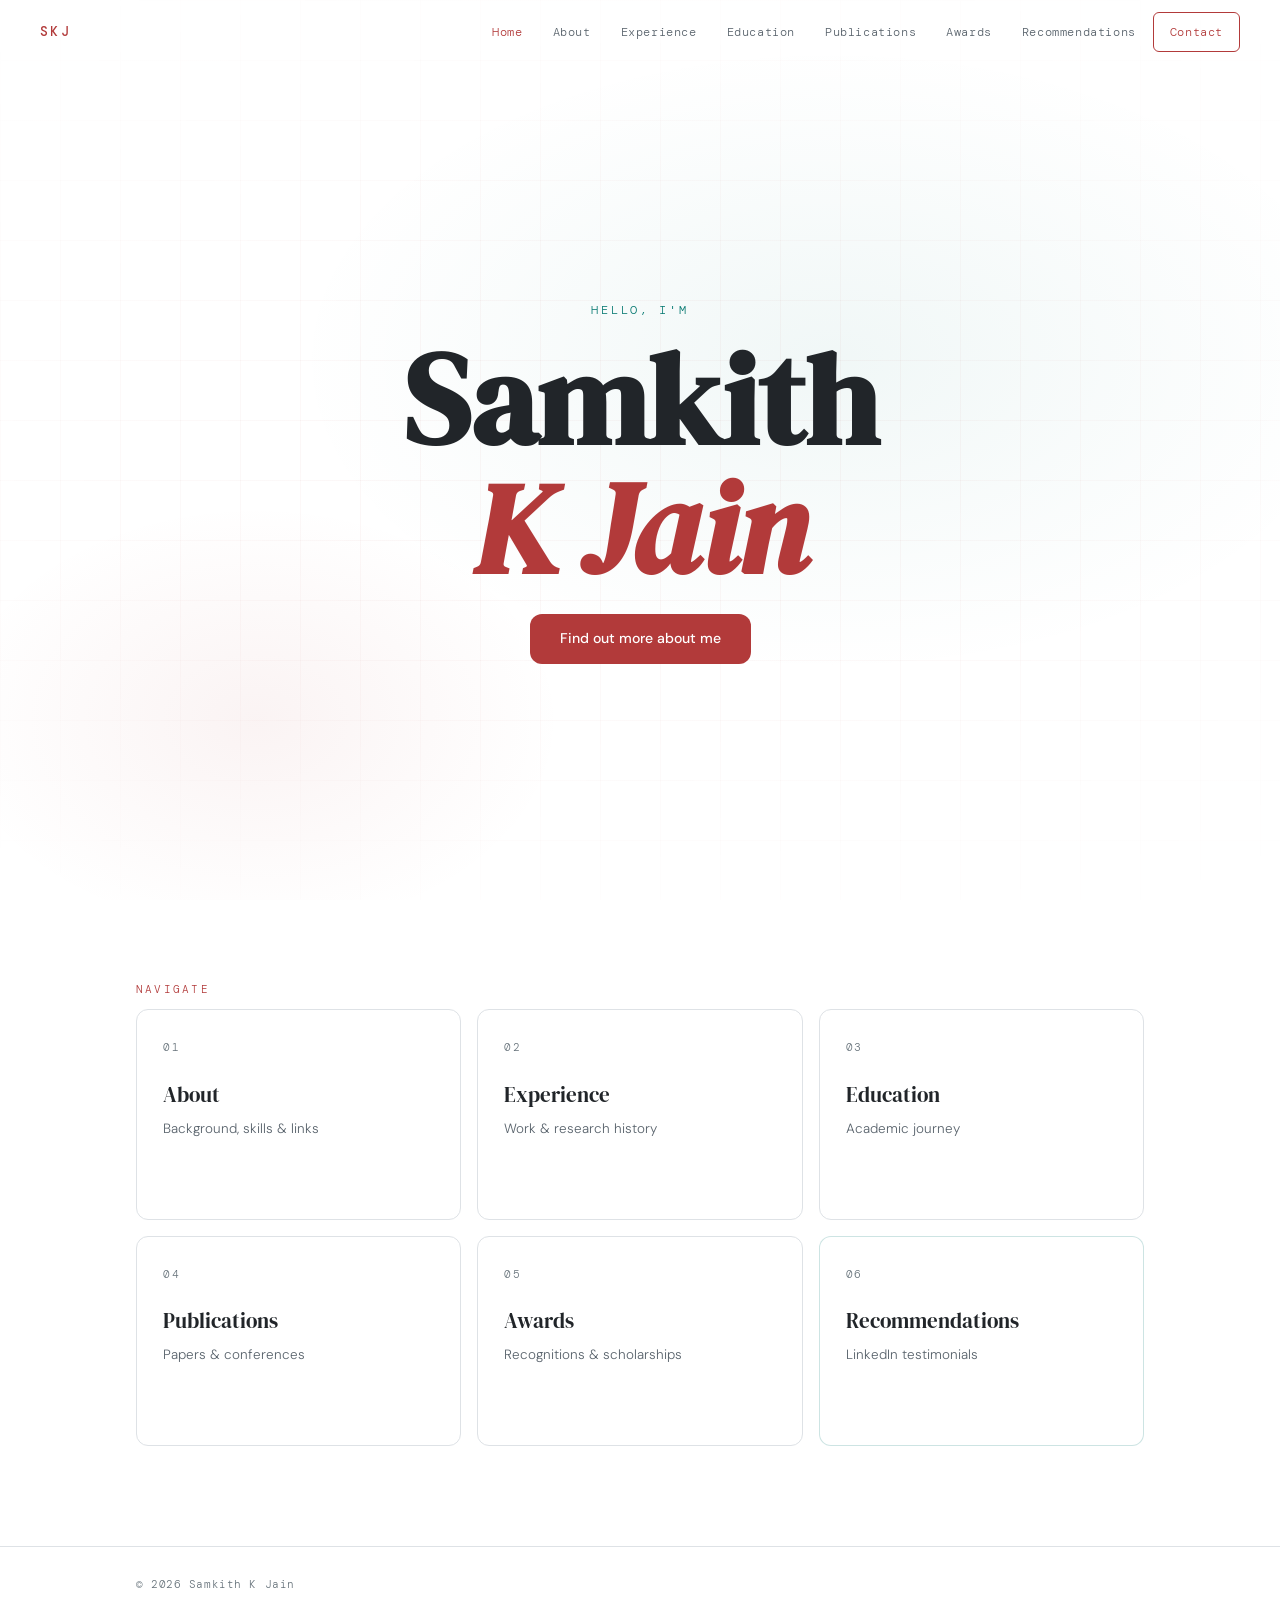
==== index.html @ ee945eb4 "modify colors for better contrast" ====
<!DOCTYPE html>
<html lang="en">
<head>
  <meta charset="UTF-8" />
  <meta name="viewport" content="width=device-width, initial-scale=1.0" />
  <title>Samkith K Jain</title>
  <meta name="description" content="Samkith K Jain is a software engineer and computer science researcher working across algorithms, distributed systems, and AI." />
  <meta name="author" content="Samkith K Jain" />
  <meta property="og:title" content="Samkith K Jain" />
  <meta property="og:description" content="Software engineer and computer science researcher working across algorithms, distributed systems, and AI." />
  <meta property="og:site_name" content="Samkith K Jain" />
  <meta property="og:type" content="website" />
  <meta name="twitter:card" content="summary" />
  <meta name="twitter:title" content="Samkith K Jain" />
  <meta name="twitter:description" content="Software engineer and computer science researcher working across algorithms, distributed systems, and AI." />
  <link rel="stylesheet" href="css/style.css" />
  <link rel="stylesheet" href="css/home.css" />
  <link rel="icon" type="image/svg+xml" href="assets/favicon.svg" />
  <link rel="manifest" href="manifest.json" />
  <meta name="theme-color" content="#b23a3a" />
  <meta name="mobile-web-app-capable" content="yes" />
  <meta name="apple-mobile-web-app-capable" content="yes" />
  <meta name="apple-mobile-web-app-title" content="Samkith K Jain" />
</head>
<body>
  <a class="skip-link" href="#main-content">Skip to content</a>

  <!-- NAV -->
  <nav id="navbar" aria-label="Primary navigation">
    <a href="index.html" class="nav-logo">SKJ</a>
    <ul class="nav-links" id="nav-links">
      <li><a href="index.html" class="active" aria-current="page">Home</a></li>
      <li><a href="pages/about.html">About</a></li>
      <li><a href="pages/experience.html">Experience</a></li>
      <li><a href="pages/education.html">Education</a></li>
      <li><a href="pages/publications.html">Publications</a></li>
      <li><a href="pages/awards.html">Awards</a></li>
      <li><a href="pages/recommendations.html">Recommendations</a></li>
      <li><a href="pages/contact.html" class="nav-cta">Contact</a></li>
    </ul>
    <button class="hamburger" id="hamburger" aria-label="Menu" aria-expanded="false" aria-controls="nav-links">
      <span></span><span></span><span></span>
    </button>
  </nav>

  <!-- HERO -->
  <main id="main-content">
  <section id="hero">
    <div class="hero-bg">
      <div class="grid-overlay"></div>
    </div>
    <div class="hero-content">
      <p class="hero-eyebrow">Hello, I'm</p>
      <h1 class="hero-name">Samkith<br /><em>K Jain</em></h1>
      <!-- tagline and badges removed for a cleaner look -->
      <div class="hero-actions">
        <a href="pages/about.html" class="btn-primary">Find out more about me</a>
      </div>
    </div>
    <div class="scroll-wrapper">
      <div class="hero-scroll-hint">scroll</div>
    </div>
  </section>

  <!-- QUICK NAV CARDS -->
  <section id="quick-nav">
    <div class="container">
      <p class="section-label">Navigate</p>
      <div class="qnav-grid">

        <a href="pages/about.html" class="qnav-card">
          <div class="qnav-num">01</div>
          <h3>About</h3>
          <p>Background, skills & links</p>
          <span class="qnav-arrow">→</span>
        </a>

        <a href="pages/experience.html" class="qnav-card">
          <div class="qnav-num">02</div>
          <h3>Experience</h3>
          <p>Work & research history</p>
          <span class="qnav-arrow">→</span>
        </a>

        <a href="pages/education.html" class="qnav-card">
          <div class="qnav-num">03</div>
          <h3>Education</h3>
          <p>Academic journey</p>
          <span class="qnav-arrow">→</span>
        </a>

        <a href="pages/publications.html" class="qnav-card">
          <div class="qnav-num">04</div>
          <h3>Publications</h3>
          <p>Papers & conferences</p>
          <span class="qnav-arrow">→</span>
        </a>

        <a href="pages/awards.html" class="qnav-card">
          <div class="qnav-num">05</div>
          <h3>Awards</h3>
          <p>Recognitions & scholarships</p>
          <span class="qnav-arrow">→</span>
        </a>

        <a href="pages/recommendations.html" class="qnav-card qnav-card--accent">
          <div class="qnav-num">06</div>
          <h3>Recommendations</h3>
          <p>LinkedIn testimonials</p>
          <span class="qnav-arrow">→</span>
        </a>

      </div>
    </div>
  </section>
  </main>

  <!-- FOOTER -->
  <footer>
    <div class="container">
      <div class="footer-inner">
        <p>© <span id="year"></span> Samkith K Jain</p>

      </div>
    </div>
  </footer>

  <script src="js/shared.js"></script>
  <script>
    const scrollHint = document.querySelector(".scroll-wrapper");

    window.addEventListener("scroll", () => {
      if (window.scrollY > 40) {
        scrollHint.classList.add("hidden");
      }
    });
  </script>
</body>
</html>
---- css/style.css ----
/* =========================================
   Samkith K JAIN — SHARED STYLESHEET
   Theme: Editorial Light · DM type family
   ========================================= */

@import url('https://fonts.googleapis.com/css2?family=DM+Serif+Display:ital@0;1&family=DM+Mono:wght@300;400;500&family=DM+Sans:ital,opsz,wght@0,9..40,300;0,9..40,400;0,9..40,500;1,9..40,300&display=swap');

:root {
  --bg:          #ffffff;
  --bg-2:        #f8f9fa;
  --bg-3:        #e9ecef;
  --surface:     #ffffff;
  --surface-2:   #f8f9fa;
  --border:      #dee2e6;
  --text:        #212529;
  --text-muted:  #59636c;
  --text-dim:    #66727a;
  --accent:      #b23a3a;
  --accent-2:    #8f3d3d;
  --accent-soft: #b23a3a18;
  --teal:        #087a72;
  --teal-soft:   #087a7218;
  --radius:      12px;
  --radius-sm:   6px;
  --font-serif:  'DM Serif Display', Georgia, serif;
  --font-mono:   'DM Mono', 'Courier New', monospace;
  --font-sans:   'DM Sans', system-ui, sans-serif;
  --nav-h:       64px;
  --max-w:       1080px;
}

/* RESET */
*, *::before, *::after { box-sizing: border-box; margin: 0; padding: 0; }
html { scroll-behavior: smooth; font-size: 16px; }
body {
  background: var(--bg);
  color: var(--text);
  font-family: var(--font-sans);
  font-weight: 300;
  line-height: 1.7;
  overflow-x: hidden;
  min-height: 100vh;
  display: flex;
  flex-direction: column;
}
main { flex: 1; scroll-margin-top: var(--nav-h); }
a { color: inherit; text-decoration: none; }
a:focus-visible, button:focus-visible {
  outline: 3px solid var(--accent);
  outline-offset: 3px;
}
.skip-link {
  position: fixed;
  top: 12px;
  left: 12px;
  z-index: 300;
  padding: 8px 14px;
  border-radius: var(--radius-sm);
  background: var(--text);
  color: var(--bg);
  font-family: var(--font-mono);
  font-size: .72rem;
  transform: translateY(-150%);
  transition: transform .2s;
}
.skip-link:focus { transform: translateY(0); }
ul { list-style: none; }
img { max-width: 100%; display: block; }

::-webkit-scrollbar { width: 5px; }
::-webkit-scrollbar-track { background: var(--bg-2); }
::-webkit-scrollbar-thumb { background: var(--text-dim); border-radius: 3px; }

/* CONTAINER */
.container { max-width: var(--max-w); margin: 0 auto; padding: 0 36px; }
.content-section,
.about-section,
.rec-section { padding: 88px 0 100px; }

/* =================== NAV =================== */
#navbar {
  position: fixed; top: 0; left: 0; right: 0; z-index: 200;
  height: var(--nav-h);
  display: flex; align-items: center; justify-content: space-between;
  padding: 0 40px;
  transition: background .4s, backdrop-filter .4s, border-bottom .4s;
}
#navbar.scrolled, #navbar.solid {
  background: rgba(255,255,255,.92);
  backdrop-filter: blur(18px);
  border-bottom: 1px solid var(--border);
}
.nav-logo {
  font-family: var(--font-mono);
  font-size: .82rem;
  font-weight: 500;
  color: var(--accent);
  letter-spacing: .18em;
  flex-shrink: 0;
}
.nav-links {
  display: flex; align-items: center; gap: 4px;
}
.nav-links a {
  display: flex; align-items: center;
  font-family: var(--font-mono);
  font-size: .75rem;
  letter-spacing: .05em;
  color: var(--text-muted);
  padding: 6px 13px;
  min-height: 40px;
  border-radius: var(--radius-sm);
  transition: color .2s, background .2s;
  white-space: nowrap;
}
.nav-links a:hover    { color: var(--text); background: var(--surface); }
.nav-links a.active   { color: var(--accent); }
.nav-links a:focus-visible { background: var(--accent-soft); }
.nav-links a.nav-cta  { color: var(--accent); border: 1px solid var(--accent); padding: 5px 16px; }
.nav-links a.nav-cta:hover { background: var(--accent); color: var(--bg); }
.hamburger {
  display: none; flex-direction: column; gap: 5px;
  background: none; border: none; cursor: pointer; padding: 4px;
  min-width: 44px; min-height: 44px; align-items: center; justify-content: center;
}
.hamburger span { display: block; width: 22px; height: 1.5px; background: var(--text-muted); transition: .3s; }

/* PAGE HERO (inner pages) */
.page-hero {
  padding: calc(var(--nav-h) + 64px) 0 64px;
  border-bottom: 1px solid var(--border);
}
.page-hero .container { display: flex; flex-direction: column; gap: 12px; }
.page-hero .section-label { margin-bottom: 4px; }
.page-hero h1 {
  font-family: var(--font-serif);
  font-size: clamp(2.6rem, 7vw, 5rem);
  line-height: 1.05;
  color: var(--text);
}
.page-hero h1 em { font-style: italic; color: var(--accent); }
.page-hero p {
  font-size: 1rem;
  color: var(--text-muted);
  max-width: 560px;
}

/* SECTION BASICS */
.section-label {
  font-family: var(--font-mono);
  font-size: .7rem;
  letter-spacing: .2em;
  color: var(--accent);
  text-transform: uppercase;
  margin-bottom: 10px;
}
.section-heading {
  font-family: var(--font-serif);
  font-size: clamp(1.8rem, 4vw, 2.6rem);
  font-weight: 400;
  color: var(--text);
  margin-bottom: 48px;
  line-height: 1.2;
}

/* TAGS */
.tag {
  font-family: var(--font-mono);
  font-size: .7rem;
  color: var(--text-muted);
  background: var(--bg-3);
  border: 1px solid var(--border);
  padding: 3px 11px;
  border-radius: 100px;
  white-space: nowrap;
}

/* =================== TIMELINE =================== */
.timeline { position: relative; padding-left: 36px; }
.timeline::before {
  content: '';
  position: absolute; left: 7px; top: 12px; bottom: 0;
  width: 1px;
  background: linear-gradient(to bottom, var(--accent) 0%, var(--border) 40%, transparent 100%);
}
.timeline-item {
  position: relative;
  margin-bottom: 44px;
  opacity: 0;
  transform: translateX(-18px);
}
.timeline-item.visible { opacity: 1; transform: translateX(0); transition: opacity .5s }
.timeline-marker { position: absolute; left: -36px; top: 18px; }
.marker-dot {
  width: 15px; height: 15px;
  border-radius: 50%;
  background: var(--bg);
  border: 2px solid var(--accent);
  box-shadow: 0 0 0 4px var(--accent-soft);
  transition: background .3s;
}
.timeline-item:hover .marker-dot { background: var(--accent); }
.timeline-card {
  background: var(--surface);
  border: 1px solid var(--border);
  border-radius: var(--radius);
  padding: 26px 30px;
  transition: border-color .3s, box-shadow .3s, transform .3s;
  position: relative; overflow: hidden;
}
.timeline-card::before {
  content: '';
  position: absolute; left: 0; top: 0; bottom: 0; width: 3px;
  background: var(--accent);
  border-radius: 3px 0 0 3px;
  opacity: 0; transition: opacity .3s;
}
.timeline-item:hover .timeline-card {
  border-color: rgba(178,58,58,.3);
  box-shadow: 0 8px 40px rgba(0,0,0,.15);
  transform: translateX(4px);
}
.timeline-item:hover .timeline-card::before { opacity: 1; }
.card-meta { display: flex; align-items: center; gap: 12px; margin-bottom: 8px; }
.card-date {
  font-family: var(--font-mono);
  font-size: .7rem;
  color: var(--text-dim);
  letter-spacing: .04em;
}
.card-type {
  font-family: var(--font-mono);
  font-size: .63rem;
  letter-spacing: .08em;
  text-transform: uppercase;
  background: var(--teal-soft);
  color: var(--teal);
  padding: 2px 9px;
  border-radius: 100px;
  border: 1px solid rgba(8,122,114,.2);
}
.card-title {
  font-family: var(--font-serif);
  font-size: 1.25rem;
  font-weight: 400;
  color: var(--text);
  margin-bottom: 3px;
}
.card-org { font-size: .84rem; color: var(--text-muted); margin-bottom: 14px; }
.card-bullets { display: flex; flex-direction: column; gap: 7px; margin-bottom: 14px; }
.card-bullets li {
  font-size: .86rem;
  color: var(--text-muted);
  padding-left: 18px;
  position: relative;
  line-height: 1.6;
}
.card-bullets li::before { content: '→'; position: absolute; left: 0; color: var(--accent); font-size: .78rem; }
.card-description { font-size: .86rem; color: var(--text-muted); margin-bottom: 8px; line-height: 1.7; }
.card-tags { display: flex; flex-wrap: wrap; gap: 7px; }

/* EXP CARD */
.exp-card { display: grid; grid-template-columns: 42px 1fr; gap: 18px; align-items: start; }
.exp-icon {
  width: 42px; height: 42px;
  display: flex; align-items: center; justify-content: center;
  background: var(--accent-soft);
  border: 1px solid rgba(178,58,58,.3);
  border-radius: var(--radius-sm);
  color: var(--accent);
}
.exp-icon svg { width: 20px; height: 20px; }
.exp-icon img {
  width: 100%; height: 100%; object-fit: contain;
}
.exp-icon img.ni-logo { background: transparent; border-radius: 4px; padding: 0; }

/* EDU CARD */
.edu-card { display: grid; grid-template-columns: 42px 1fr; gap: 18px; align-items: start; }
.edu-icon {
  width: 42px; height: 42px;
  display: flex; align-items: center; justify-content: center;
  background: var(--accent-soft);
  border: 1px solid rgba(178,58,58,.3);
  border-radius: var(--radius-sm);
  color: var(--accent);
}
.edu-icon svg { width: 20px; height: 20px; }
.edu-icon img { width: 100%; height: 100%; object-fit: contain; }

/* =================== PUBLICATIONS =================== */
.publications-section { padding-top: 88px; }
.pub-filter { display: flex; gap: 8px; flex-wrap: wrap; margin-bottom: 36px; }
.filter-btn {
  font-family: var(--font-mono);
  font-size: .73rem;
  letter-spacing: .07em;
  text-transform: uppercase;
  padding: 6px 18px;
  border-radius: 100px;
  border: 1px solid var(--border);
  background: none;
  color: var(--text-muted);
  cursor: pointer;
  transition: all .2s;
}
.filter-btn:hover { border-color: var(--accent); color: var(--accent); }
.filter-btn.active { background: var(--accent); border-color: var(--accent); color: var(--bg); }
.pub-list { display: flex; flex-direction: column; gap: 2px; }
.pub-item {
  display: grid;
  grid-template-columns: 44px 1fr;
  gap: 22px;
  padding: 22px 26px;
  border: 1px solid var(--border); /* visible border on load */
  border-radius: var(--radius);
  transition: background .3s, border-color .3s, box-shadow .3s;
  align-items: start;
  opacity: 0;
  transform: translateY(20px);
}
.pub-item.visible {
  opacity: 1;
  transform: translateY(0);
  transition: opacity .6s, transform .6s;
}
.pub-item:hover {
  background: var(--surface);
  border-color: var(--accent); /* accent highlight */
  box-shadow: 0 4px 12px rgba(0,0,0,0.08); /* subtle elevation */
}
.pub-item.hidden { display: none; }
.pub-number { font-family: var(--font-mono); font-size: .73rem; color: var(--text-dim); padding-top: 4px; }
.pub-type-badge {
  font-family: var(--font-mono);
  font-size: .63rem;
  letter-spacing: .1em;
  text-transform: uppercase;
  padding: 2px 9px;
  border-radius: 100px;
  margin-bottom: 9px;
  display: inline-block;
}
.pub-type-badge.conference { background: var(--teal-soft); color: var(--teal); border: 1px solid rgba(8,122,114,.25); }
.pub-type-badge.journal    { background: var(--accent-soft); color: var(--accent); border: 1px solid rgba(178,58,58,.25); }
.pub-type-badge.workshop   { background: rgba(143,61,61,.1); color: var(--accent-2); border: 1px solid rgba(143,61,61,.25); }
.pub-title { font-family: var(--font-serif); font-size: 1.08rem; font-weight: 400; color: var(--text); margin-bottom: 7px; line-height: 1.4; }
.pub-authors { font-size: .81rem; color: var(--text-muted); margin-bottom: 3px; }
.pub-venue { font-family: var(--font-mono); font-size: .72rem; color: var(--text-dim); margin-bottom: 12px; }
.pub-links { display: flex; gap: 12px; flex-wrap: wrap; }
.pub-link { font-family: var(--font-mono); font-size: .7rem; color: var(--accent); transition: opacity .2s; }
.pub-link:hover { opacity: .65; }

/* =================== AWARDS =================== */
.awards-grid {
  display: grid;
  grid-template-columns: repeat(auto-fill, minmax(240px, 1fr));
  gap: 18px;
}
.award-card {
  background: var(--surface);
  border: 1px solid var(--border);
  border-radius: var(--radius);
  padding: 26px 22px;
  position: relative; overflow: hidden;
  transition: border-color .3s, transform .3s, box-shadow .3s;
  opacity: 0; transform: translateY(18px);
}
.award-card.visible { opacity: 1; transform: translateY(0); }
.award-card::after {
  content: '';
  position: absolute; bottom: 0; left: 0; right: 0; height: 2px;
  background: linear-gradient(90deg, var(--accent), var(--teal));
  transform: scaleX(0); transition: transform .4s; transform-origin: left;
}
.award-card:hover { border-color: rgba(178,58,58,.3); transform: translateY(-4px); box-shadow: 0 16px 40px rgba(0,0,0,.3); }
.award-card:hover::after { transform: scaleX(1); }
.award-year { font-family: var(--font-mono); font-size: .67rem; letter-spacing: .12em; color: var(--text-dim); margin-bottom: 14px; }
.award-icon { font-size: 1.8rem; margin-bottom: 14px; line-height: 1; }
.award-title { font-family: var(--font-serif); font-size: 1.05rem; font-weight: 400; color: var(--text); margin-bottom: 5px; line-height: 1.3; }
.award-org { font-family: var(--font-mono); font-size: .73rem; color: var(--accent); margin-bottom: 9px; }
.award-desc { font-size: .8rem; color: var(--text-muted); line-height: 1.6; }

/* =================== FOOTER =================== */
footer {
  background: var(--bg);
  border-top: 1px solid var(--border);
  padding: 28px 0;
}
.footer-inner {
  display: flex; align-items: center; justify-content: space-between;
  flex-wrap: wrap; gap: 16px;
}
footer p { font-family: var(--font-mono); font-size: .7rem; color: var(--text-dim); letter-spacing: .05em; }
.footer-nav { display: flex; gap: 20px; }
.footer-nav a { font-family: var(--font-mono); font-size: .7rem; color: var(--text-dim); transition: color .2s; }
.footer-nav a:hover { color: var(--text-muted); }

/* =================== BUTTONS =================== */
.btn-primary {
  background: var(--accent);
  color: var(--bg);
  font-family: var(--font-sans);
  font-size: .88rem;
  font-weight: 500;
  padding: 13px 30px;
  border-radius: var(--radius);
  display: inline-block;
  transition: transform .2s, box-shadow .2s;
}
.btn-primary:hover { transform: translateY(-2px); box-shadow: 0 10px 28px rgba(178,58,58,.28); }
.btn-ghost {
  color: var(--text);
  font-family: var(--font-sans);
  font-size: .88rem;
  padding: 13px 30px;
  border-radius: var(--radius);
  border: 1px solid var(--border);
  display: inline-block;
  transition: border-color .2s, background .2s;
}
.btn-ghost:hover { border-color: var(--text-muted); background: var(--surface); }

/* =================== ICON LINKS =================== */
.icon-link {
  display: flex; align-items: center; gap: 10px;
  font-family: var(--font-mono);
  font-size: .77rem;
  color: var(--text-muted);
  padding: 8px 12px;
  border-radius: var(--radius-sm);
  border: 1px solid var(--border);
  transition: color .2s, border-color .2s, background .2s;
}
.icon-link svg { width: 15px; height: 15px; flex-shrink: 0; }
.icon-link:hover { color: var(--accent); border-color: var(--accent); background: var(--accent-soft); }

/* =================== ANIMATIONS =================== */
@keyframes fadeUp {
  from { opacity: 0; transform: translateY(18px); }
  to   { opacity: 1; transform: translateY(0); }
}

@media (prefers-reduced-motion: reduce) {
  *, *::before, *::after {
    scroll-behavior: auto !important;
    animation-duration: .01ms !important;
    animation-iteration-count: 1 !important;
    transition-duration: .01ms !important;
  }
}
@keyframes fadeIn {
  from { opacity: 0; }
  to   { opacity: 1; }
}

/* =================== RESPONSIVE =================== */
@media (max-width: 768px) {
  .nav-links { display: none; }
  .nav-links.open {
    display: flex; flex-direction: column; align-items: flex-start;
    position: fixed; top: var(--nav-h); left: 0; right: 0;
    background: rgba(255,255,255,.96); backdrop-filter: blur(16px);
    padding: 20px 28px; border-bottom: 1px solid var(--border); gap: 2px;
  }
  .nav-links.open a { width: 100%; }
  .hamburger { display: flex; }
  .container { padding: 0 20px; }
  #navbar { padding: 0 20px; }
  .content-section,
  .about-section,
  .rec-section,
  .publications-section { padding-top: 56px; }
  .edu-card { grid-template-columns: 1fr; }
  .edu-icon { display: none; }
  .pub-item { grid-template-columns: 1fr; }
  .pub-number { display: none; }
  .footer-inner { flex-direction: column; gap: 10px; }
}

div.page-hero + main#main-content > section:first-child { padding-top: 88px; }

@media (max-width: 768px) {
  div.page-hero + main#main-content > section:first-child { padding-top: 56px; }
}
---- css/home.css ----
/* ======= HOME PAGE ======= */

#hero {
  min-height: 100vh;
  display: flex; align-items: center; justify-content: center;
  position: relative; overflow: hidden;
  padding: var(--nav-h) 40px 0;
}
.hero-bg { position: absolute; inset: 0; z-index: 0; }
.grid-overlay {
  position: absolute; inset: 0;
  background-image:
    linear-gradient(rgba(178,58,58,.04) 1px, transparent 1px),
    linear-gradient(90deg, rgba(178,58,58,.04) 1px, transparent 1px);
  background-size: 60px 60px;
  mask-image: radial-gradient(ellipse 80% 60% at 50% 50%, black 30%, transparent 100%);
}
.hero-bg::after {
  content: '';
  position: absolute; inset: 0;
  background:
    radial-gradient(ellipse 60% 50% at 65% 40%, rgba(8,122,114,.06) 0%, transparent 70%),
    radial-gradient(ellipse 40% 40% at 20% 80%, rgba(178,58,58,.06) 0%, transparent 60%);
}
.hero-content {
  position: relative; z-index: 1;
  text-align: center; max-width: 700px;
}
.hero-eyebrow {
  font-family: var(--font-mono);
  font-size: .78rem; letter-spacing: .22em; color: var(--teal);
  text-transform: uppercase; margin-bottom: 14px;
  opacity: 0; animation: fadeUp .8s .2s forwards;
}
.hero-name {
  font-family: var(--font-serif);
  font-size: clamp(3.8rem, 11vw, 8rem);
  line-height: 1.0; color: var(--text); margin-bottom: 22px;
  opacity: 0; animation: fadeUp .8s .4s forwards;
}
.hero-name em { font-style: italic; color: var(--accent); }
.hero-tagline {
  font-size: 1.08rem; color: var(--text-muted);
  margin-bottom: 26px; min-height: 1.5em;
  opacity: 0; animation: fadeUp .8s .55s forwards;
}
.hero-badges {
  display: flex; flex-wrap: wrap; justify-content: center; gap: 10px;
  margin-bottom: 38px;
  opacity: 0; animation: fadeUp .8s .65s forwards;
}
.badge {
  font-family: var(--font-mono);
  font-size: .72rem; letter-spacing: .05em;
  color: var(--text-muted);
  border: 1px solid var(--border);
  padding: 5px 16px; border-radius: 100px;
  background: var(--bg-2);
  min-width: 60px; min-height: 28px;
}
.hero-actions {
  display: flex; justify-content: center; gap: 14px; flex-wrap: wrap;
  opacity: 0; animation: fadeUp .8s .8s forwards;
}

.scroll-wrapper {
  position: absolute;
  bottom: 32px;
  left: 50%;
  transform: translateX(-50%);
  transition: opacity 0.3s ease, transform 0.3s ease;
}

.scroll-wrapper.hidden {
  opacity: 0;
  transform: translateX(-50%) translateY(10px);
  pointer-events: none;
}

.hero-scroll-hint {
  animation: fadeUp 0.5s 1.2s forwards, bob 3s 1.8s ease-in-out infinite;
  color: var(--text-dim);
  text-transform: uppercase;
  font-family: var(--font-mono);
  font-size: .63rem;
  letter-spacing: .3em;
}

@keyframes bob {
  0%, 100% { transform: translateY(0); }
  50% { transform: translateY(6px); }
}

/* QUICK NAV */
#quick-nav { padding: 80px 0 100px; }
.qnav-grid {
  display: grid;
  grid-template-columns: repeat(3, 1fr);
  gap: 16px;
}
.qnav-card {
  background: var(--surface);
  border: 1px solid var(--border);
  border-radius: var(--radius);
  padding: 28px 26px;
  display: flex; flex-direction: column;
  position: relative; overflow: hidden;
  transition: border-color .3s, transform .3s, box-shadow .3s;
}
.qnav-card::before {
  content: '';
  position: absolute; inset: 0;
  background: linear-gradient(135deg, var(--accent-soft) 0%, transparent 60%);
  opacity: 0; transition: opacity .3s;
}
.qnav-card:hover { border-color: rgba(178,58,58,.3); transform: translateY(-3px); box-shadow: 0 12px 36px rgba(0,0,0,.3); }
.qnav-card:hover::before { opacity: 1; }
.qnav-card--accent { border-color: rgba(8,122,114,.2); }
.qnav-card--accent::before { background: linear-gradient(135deg, var(--teal-soft) 0%, transparent 60%); }
.qnav-card--accent:hover { border-color: rgba(8,122,114,.4); }
.qnav-num {
  font-family: var(--font-mono);
  font-size: .68rem; letter-spacing: .15em;
  color: var(--text-dim); margin-bottom: 20px;
}
.qnav-card h3 {
  font-family: var(--font-serif);
  font-size: 1.3rem; font-weight: 400;
  color: var(--text); margin-bottom: 6px;
}
.qnav-card p { font-size: .84rem; color: var(--text-muted); flex: 1; }
.qnav-arrow {
  margin-top: 20px;
  font-size: 1.1rem;
  color: var(--accent);
  opacity: 0;
  transform: translateX(-6px);
  transition: opacity .3s, transform .3s;
  align-self: flex-end;
}
.qnav-card:hover .qnav-arrow { opacity: 1; transform: translateX(0); }

@media (max-width: 768px) {
  .qnav-grid { grid-template-columns: 1fr 1fr; }
  #hero { padding: var(--nav-h) 20px 0; }
}
@media (max-width: 480px) {
  .qnav-grid { grid-template-columns: 1fr; }
}
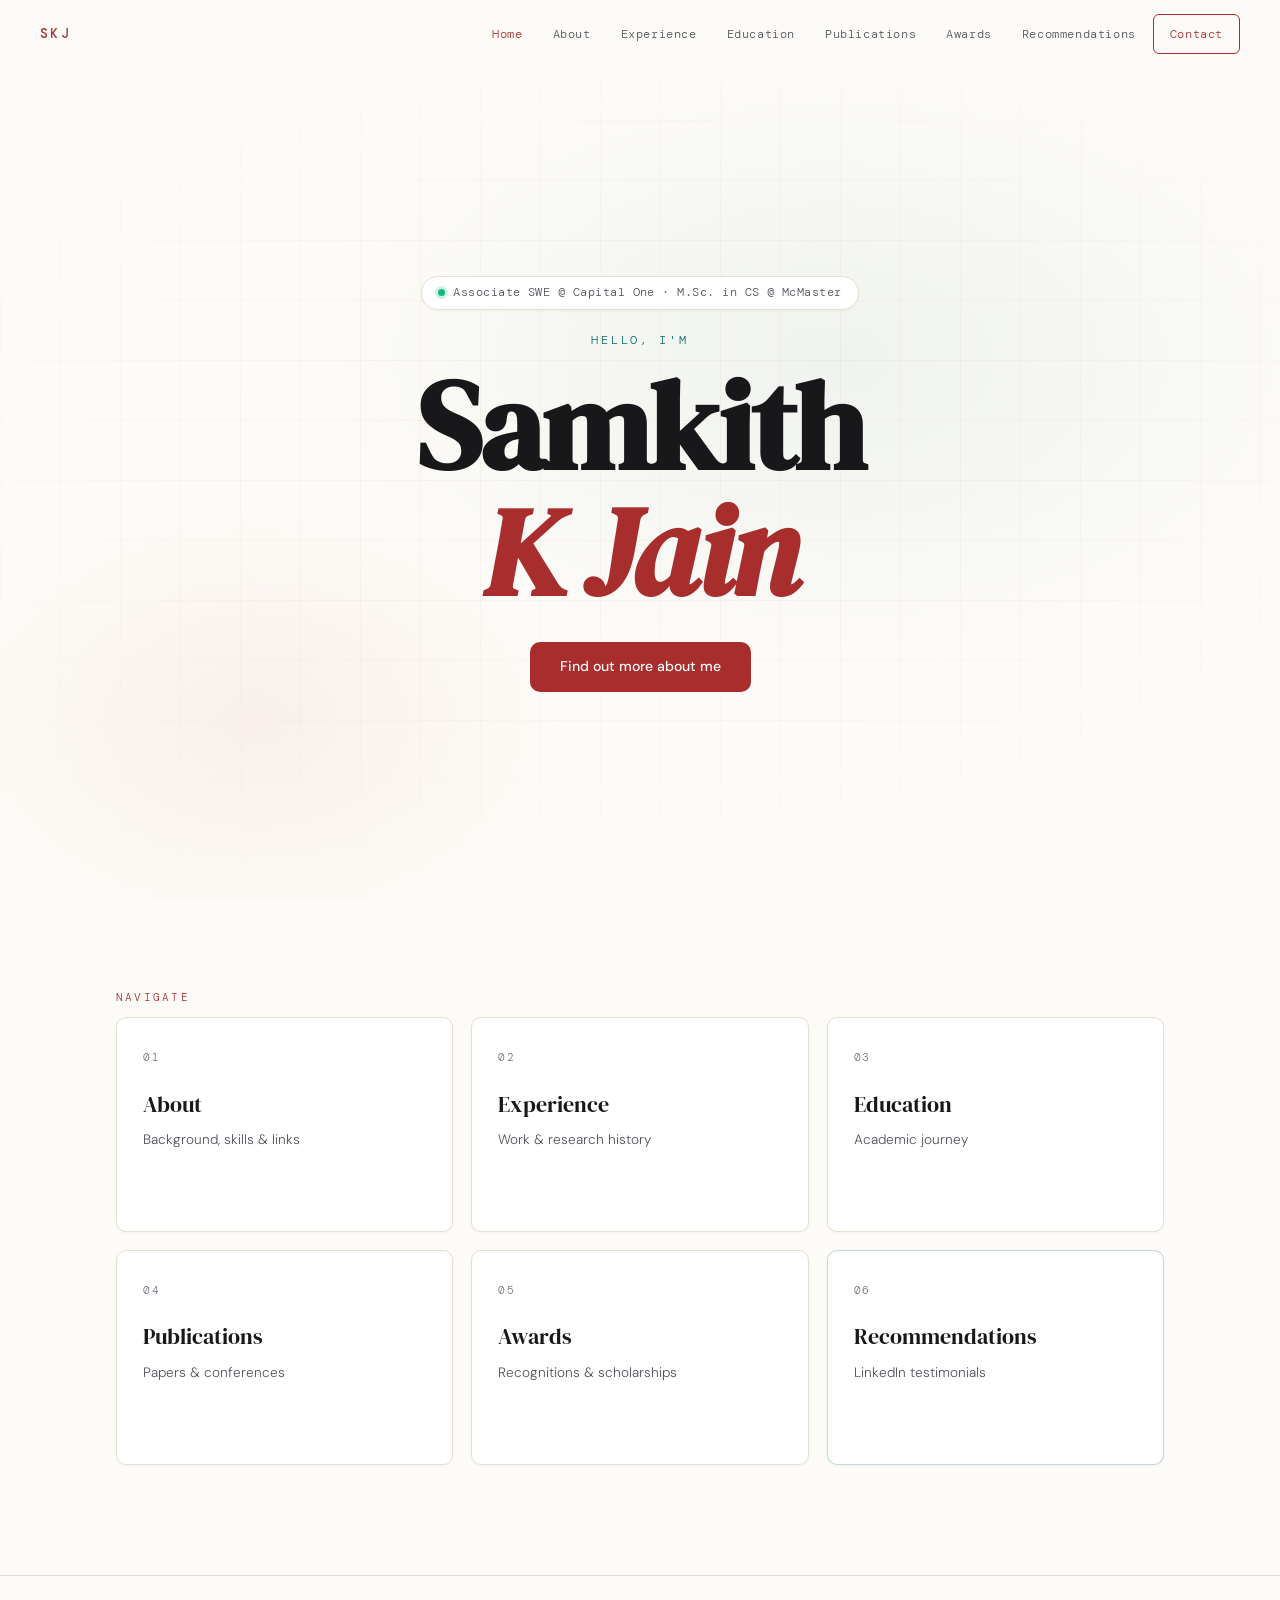
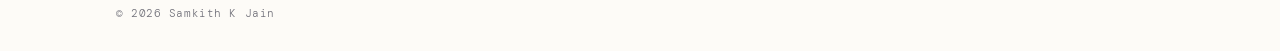
==== commit f60af201: "revamp" ====
--- a/index.html
+++ b/index.html
@@ -1,27 +1,32 @@
 <!DOCTYPE html>
 <html lang="en">
+
 <head>
   <meta charset="UTF-8" />
   <meta name="viewport" content="width=device-width, initial-scale=1.0" />
   <title>Samkith K Jain</title>
-  <meta name="description" content="Samkith K Jain is a software engineer and computer science researcher working across algorithms, distributed systems, and AI." />
+  <meta name="description"
+    content="Samkith K Jain is a software engineer and computer science researcher working across algorithms, distributed systems, and AI." />
   <meta name="author" content="Samkith K Jain" />
   <meta property="og:title" content="Samkith K Jain" />
-  <meta property="og:description" content="Software engineer and computer science researcher working across algorithms, distributed systems, and AI." />
+  <meta property="og:description"
+    content="Software engineer and computer science researcher working across algorithms, distributed systems, and AI." />
   <meta property="og:site_name" content="Samkith K Jain" />
   <meta property="og:type" content="website" />
   <meta name="twitter:card" content="summary" />
   <meta name="twitter:title" content="Samkith K Jain" />
-  <meta name="twitter:description" content="Software engineer and computer science researcher working across algorithms, distributed systems, and AI." />
+  <meta name="twitter:description"
+    content="Software engineer and computer science researcher working across algorithms, distributed systems, and AI." />
   <link rel="stylesheet" href="css/style.css" />
   <link rel="stylesheet" href="css/home.css" />
   <link rel="icon" type="image/svg+xml" href="assets/favicon.svg" />
   <link rel="manifest" href="manifest.json" />
-  <meta name="theme-color" content="#b23a3a" />
+  <meta name="theme-color" content="#a82e2e" />
   <meta name="mobile-web-app-capable" content="yes" />
   <meta name="apple-mobile-web-app-capable" content="yes" />
   <meta name="apple-mobile-web-app-title" content="Samkith K Jain" />
 </head>
+
 <body>
   <a class="skip-link" href="#main-content">Skip to content</a>
 
@@ -45,74 +50,77 @@
 
   <!-- HERO -->
   <main id="main-content">
-  <section id="hero">
-    <div class="hero-bg">
-      <div class="grid-overlay"></div>
-    </div>
-    <div class="hero-content">
-      <p class="hero-eyebrow">Hello, I'm</p>
-      <h1 class="hero-name">Samkith<br /><em>K Jain</em></h1>
-      <!-- tagline and badges removed for a cleaner look -->
-      <div class="hero-actions">
-        <a href="pages/about.html" class="btn-primary">Find out more about me</a>
+    <section id="hero">
+      <div class="hero-bg">
+        <div class="grid-overlay"></div>
       </div>
-    </div>
-    <div class="scroll-wrapper">
-      <div class="hero-scroll-hint">scroll</div>
-    </div>
-  </section>
+      <div class="hero-content">
+        <div class="hero-status">
+          <span class="status-dot"></span>
+          <span>Associate SWE @ Capital One · M.Sc. in CS @ McMaster</span>
+        </div>
+        <p class="hero-eyebrow">Hello, I'm</p>
+        <h1 class="hero-name">Samkith<br /><em>K Jain</em></h1>
+        <div class="hero-actions">
+          <a href="pages/about.html" class="btn-primary">Find out more about me</a>
+        </div>
+      </div>
+      <div class="scroll-wrapper">
+        <div class="hero-scroll-hint">scroll</div>
+      </div>
+    </section>
 
-  <!-- QUICK NAV CARDS -->
-  <section id="quick-nav">
-    <div class="container">
-      <p class="section-label">Navigate</p>
-      <div class="qnav-grid">
+    <!-- QUICK NAV CARDS -->
+    <section id="quick-nav">
+      <div class="container">
+        <p class="section-label">Navigate</p>
+        <div class="qnav-grid">
 
-        <a href="pages/about.html" class="qnav-card">
-          <div class="qnav-num">01</div>
-          <h3>About</h3>
-          <p>Background, skills & links</p>
-          <span class="qnav-arrow">→</span>
-        </a>
+          <a href="pages/about.html" class="qnav-card">
+            <div class="qnav-num">01</div>
+            <h3>About</h3>
+            <p>Background, skills &amp; links</p>
+            <span class="qnav-arrow">→</span>
+          </a>
 
-        <a href="pages/experience.html" class="qnav-card">
-          <div class="qnav-num">02</div>
-          <h3>Experience</h3>
-          <p>Work & research history</p>
-          <span class="qnav-arrow">→</span>
-        </a>
+          <a href="pages/experience.html" class="qnav-card">
+            <div class="qnav-num">02</div>
+            <h3>Experience</h3>
+            <p>Work &amp; research history</p>
+            <span class="qnav-arrow">→</span>
+          </a>
 
-        <a href="pages/education.html" class="qnav-card">
-          <div class="qnav-num">03</div>
-          <h3>Education</h3>
-          <p>Academic journey</p>
-          <span class="qnav-arrow">→</span>
-        </a>
+          <a href="pages/education.html" class="qnav-card">
+            <div class="qnav-num">03</div>
+            <h3>Education</h3>
+            <p>Academic journey</p>
+            <span class="qnav-arrow">→</span>
+          </a>
 
-        <a href="pages/publications.html" class="qnav-card">
-          <div class="qnav-num">04</div>
-          <h3>Publications</h3>
-          <p>Papers & conferences</p>
-          <span class="qnav-arrow">→</span>
-        </a>
+          <a href="pages/publications.html" class="qnav-card">
+            <div class="qnav-num">04</div>
+            <h3>Publications</h3>
+            <p>Papers &amp; conferences</p>
+            <span class="qnav-arrow">→</span>
+          </a>
 
-        <a href="pages/awards.html" class="qnav-card">
-          <div class="qnav-num">05</div>
-          <h3>Awards</h3>
-          <p>Recognitions & scholarships</p>
-          <span class="qnav-arrow">→</span>
-        </a>
+          <a href="pages/awards.html" class="qnav-card">
+            <div class="qnav-num">05</div>
+            <h3>Awards</h3>
+            <p>Recognitions &amp; scholarships</p>
+            <span class="qnav-arrow">→</span>
+          </a>
 
-        <a href="pages/recommendations.html" class="qnav-card qnav-card--accent">
-          <div class="qnav-num">06</div>
-          <h3>Recommendations</h3>
-          <p>LinkedIn testimonials</p>
-          <span class="qnav-arrow">→</span>
-        </a>
+          <a href="pages/recommendations.html" class="qnav-card qnav-card--accent">
+            <div class="qnav-num">06</div>
+            <h3>Recommendations</h3>
+            <p>LinkedIn testimonials</p>
+            <span class="qnav-arrow">→</span>
+          </a>
 
+        </div>
       </div>
-    </div>
-  </section>
+    </section>
   </main>
 
   <!-- FOOTER -->
@@ -120,7 +128,6 @@
     <div class="container">
       <div class="footer-inner">
         <p>© <span id="year"></span> Samkith K Jain</p>
-
       </div>
     </div>
   </footer>
@@ -128,12 +135,14 @@
   <script src="js/shared.js"></script>
   <script>
     const scrollHint = document.querySelector(".scroll-wrapper");
-
-    window.addEventListener("scroll", () => {
-      if (window.scrollY > 40) {
-        scrollHint.classList.add("hidden");
-      }
-    });
+    if (scrollHint) {
+      window.addEventListener("scroll", () => {
+        if (window.scrollY > 40) {
+          scrollHint.classList.add("hidden");
+        }
+      });
+    }
   </script>
 </body>
-</html>
+
+</html>
--- a/css/style.css
+++ b/css/style.css
@@ -6,32 +6,48 @@
 @import url('https://fonts.googleapis.com/css2?family=DM+Serif+Display:ital@0;1&family=DM+Mono:wght@300;400;500&family=DM+Sans:ital,opsz,wght@0,9..40,300;0,9..40,400;0,9..40,500;1,9..40,300&display=swap');
 
 :root {
-  --bg:          #ffffff;
-  --bg-2:        #f8f9fa;
-  --bg-3:        #e9ecef;
-  --surface:     #ffffff;
-  --surface-2:   #f8f9fa;
-  --border:      #dee2e6;
-  --text:        #212529;
-  --text-muted:  #59636c;
-  --text-dim:    #66727a;
-  --accent:      #b23a3a;
-  --accent-2:    #8f3d3d;
-  --accent-soft: #b23a3a18;
-  --teal:        #087a72;
-  --teal-soft:   #087a7218;
-  --radius:      12px;
-  --radius-sm:   6px;
-  --font-serif:  'DM Serif Display', Georgia, serif;
-  --font-mono:   'DM Mono', 'Courier New', monospace;
-  --font-sans:   'DM Sans', system-ui, sans-serif;
-  --nav-h:       64px;
-  --max-w:       1080px;
+  --bg: #fdfbf7;
+  --bg-2: #f4efe6;
+  --bg-3: #eae3d5;
+  --surface: #ffffff;
+  --surface-2: #f8f5ee;
+  --border: #e5ded3;
+  --border-light: #ede8df;
+  --text: #18181b;
+  --text-muted: #52525b;
+  --text-dim: #71717a;
+  --accent: #a82e2e;
+  --accent-2: #842323;
+  --accent-soft: rgba(168, 46, 46, 0.08);
+  --teal: #0d6e67;
+  --teal-soft: rgba(13, 110, 103, 0.08);
+  --radius: 10px;
+  --radius-sm: 6px;
+  --radius-lg: 16px;
+  --font-serif: 'DM Serif Display', Georgia, serif;
+  --font-mono: 'DM Mono', 'Courier New', monospace;
+  --font-sans: 'DM Sans', system-ui, -apple-system, BlinkMacSystemFont, sans-serif;
+  --nav-h: 68px;
+  --max-w: 1120px;
+  --shadow-sm: 0 1px 3px rgba(24, 24, 27, 0.04);
+  --shadow-md: 0 6px 20px rgba(24, 24, 27, 0.06);
+  --shadow-lg: 0 16px 36px rgba(24, 24, 27, 0.08);
 }
 
 /* RESET */
-*, *::before, *::after { box-sizing: border-box; margin: 0; padding: 0; }
-html { scroll-behavior: smooth; font-size: 16px; }
+*,
+*::before,
+*::after {
+  box-sizing: border-box;
+  margin: 0;
+  padding: 0;
+}
+
+html {
+  scroll-behavior: smooth;
+  font-size: 16px;
+}
+
 body {
   background: var(--bg);
   color: var(--text);
@@ -43,12 +59,23 @@
   display: flex;
   flex-direction: column;
 }
-main { flex: 1; scroll-margin-top: var(--nav-h); }
-a { color: inherit; text-decoration: none; }
-a:focus-visible, button:focus-visible {
+
+main {
+  flex: 1;
+  scroll-margin-top: var(--nav-h);
+}
+
+a {
+  color: inherit;
+  text-decoration: none;
+}
+
+a:focus-visible,
+button:focus-visible {
   outline: 3px solid var(--accent);
   outline-offset: 3px;
 }
+
 .skip-link {
   position: fixed;
   top: 12px;
@@ -63,33 +90,69 @@
   transform: translateY(-150%);
   transition: transform .2s;
 }
-.skip-link:focus { transform: translateY(0); }
-ul { list-style: none; }
-img { max-width: 100%; display: block; }
-
-::-webkit-scrollbar { width: 5px; }
-::-webkit-scrollbar-track { background: var(--bg-2); }
-::-webkit-scrollbar-thumb { background: var(--text-dim); border-radius: 3px; }
+
+.skip-link:focus {
+  transform: translateY(0);
+}
+
+ul {
+  list-style: none;
+}
+
+img {
+  max-width: 100%;
+  display: block;
+}
+
+::-webkit-scrollbar {
+  width: 5px;
+}
+
+::-webkit-scrollbar-track {
+  background: var(--bg-2);
+}
+
+::-webkit-scrollbar-thumb {
+  background: var(--text-dim);
+  border-radius: 3px;
+}
 
 /* CONTAINER */
-.container { max-width: var(--max-w); margin: 0 auto; padding: 0 36px; }
+.container {
+  max-width: var(--max-w);
+  margin: 0 auto;
+  padding: 0 36px;
+}
+
 .content-section,
 .about-section,
-.rec-section { padding: 88px 0 100px; }
+.rec-section {
+  padding: 88px 0 100px;
+}
 
 /* =================== NAV =================== */
 #navbar {
-  position: fixed; top: 0; left: 0; right: 0; z-index: 200;
+  position: fixed;
+  top: 0;
+  left: 0;
+  right: 0;
+  z-index: 200;
   height: var(--nav-h);
-  display: flex; align-items: center; justify-content: space-between;
+  display: flex;
+  align-items: center;
+  justify-content: space-between;
   padding: 0 40px;
   transition: background .4s, backdrop-filter .4s, border-bottom .4s;
 }
-#navbar.scrolled, #navbar.solid {
-  background: rgba(255,255,255,.92);
+
+#navbar.scrolled,
+#navbar.solid {
+  background: rgba(253, 251, 247, 0.92);
   backdrop-filter: blur(18px);
   border-bottom: 1px solid var(--border);
-}
+  box-shadow: 0 4px 20px rgba(24, 24, 27, 0.03);
+}
+
 .nav-logo {
   font-family: var(--font-mono);
   font-size: .82rem;
@@ -98,11 +161,16 @@
   letter-spacing: .18em;
   flex-shrink: 0;
 }
+
 .nav-links {
-  display: flex; align-items: center; gap: 4px;
-}
+  display: flex;
+  align-items: center;
+  gap: 4px;
+}
+
 .nav-links a {
-  display: flex; align-items: center;
+  display: flex;
+  align-items: center;
   font-family: var(--font-mono);
   font-size: .75rem;
   letter-spacing: .05em;
@@ -113,32 +181,81 @@
   transition: color .2s, background .2s;
   white-space: nowrap;
 }
-.nav-links a:hover    { color: var(--text); background: var(--surface); }
-.nav-links a.active   { color: var(--accent); }
-.nav-links a:focus-visible { background: var(--accent-soft); }
-.nav-links a.nav-cta  { color: var(--accent); border: 1px solid var(--accent); padding: 5px 16px; }
-.nav-links a.nav-cta:hover { background: var(--accent); color: var(--bg); }
+
+.nav-links a:hover {
+  color: var(--text);
+  background: var(--surface);
+}
+
+.nav-links a.active {
+  color: var(--accent);
+}
+
+.nav-links a:focus-visible {
+  background: var(--accent-soft);
+}
+
+.nav-links a.nav-cta {
+  color: var(--accent);
+  border: 1px solid var(--accent);
+  padding: 5px 16px;
+}
+
+.nav-links a.nav-cta:hover {
+  background: var(--accent);
+  color: var(--bg);
+}
+
 .hamburger {
-  display: none; flex-direction: column; gap: 5px;
-  background: none; border: none; cursor: pointer; padding: 4px;
-  min-width: 44px; min-height: 44px; align-items: center; justify-content: center;
-}
-.hamburger span { display: block; width: 22px; height: 1.5px; background: var(--text-muted); transition: .3s; }
+  display: none;
+  flex-direction: column;
+  gap: 5px;
+  background: none;
+  border: none;
+  cursor: pointer;
+  padding: 4px;
+  min-width: 44px;
+  min-height: 44px;
+  align-items: center;
+  justify-content: center;
+}
+
+.hamburger span {
+  display: block;
+  width: 22px;
+  height: 1.5px;
+  background: var(--text-muted);
+  transition: .3s;
+}
 
 /* PAGE HERO (inner pages) */
 .page-hero {
   padding: calc(var(--nav-h) + 64px) 0 64px;
   border-bottom: 1px solid var(--border);
 }
-.page-hero .container { display: flex; flex-direction: column; gap: 12px; }
-.page-hero .section-label { margin-bottom: 4px; }
+
+.page-hero .container {
+  display: flex;
+  flex-direction: column;
+  gap: 12px;
+}
+
+.page-hero .section-label {
+  margin-bottom: 4px;
+}
+
 .page-hero h1 {
   font-family: var(--font-serif);
   font-size: clamp(2.6rem, 7vw, 5rem);
   line-height: 1.05;
   color: var(--text);
 }
-.page-hero h1 em { font-style: italic; color: var(--accent); }
+
+.page-hero h1 em {
+  font-style: italic;
+  color: var(--accent);
+}
+
 .page-hero p {
   font-size: 1rem;
   color: var(--text-muted);
@@ -154,6 +271,7 @@
   text-transform: uppercase;
   margin-bottom: 10px;
 }
+
 .section-heading {
   font-family: var(--font-serif);
   font-size: clamp(1.8rem, 4vw, 2.6rem);
@@ -176,58 +294,101 @@
 }
 
 /* =================== TIMELINE =================== */
-.timeline { position: relative; padding-left: 36px; }
+.timeline {
+  position: relative;
+  padding-left: 36px;
+}
+
 .timeline::before {
   content: '';
-  position: absolute; left: 7px; top: 12px; bottom: 0;
+  position: absolute;
+  left: 7px;
+  top: 12px;
+  bottom: 0;
   width: 1px;
   background: linear-gradient(to bottom, var(--accent) 0%, var(--border) 40%, transparent 100%);
 }
+
 .timeline-item {
   position: relative;
   margin-bottom: 44px;
   opacity: 0;
   transform: translateX(-18px);
 }
-.timeline-item.visible { opacity: 1; transform: translateX(0); transition: opacity .5s }
-.timeline-marker { position: absolute; left: -36px; top: 18px; }
+
+.timeline-item.visible {
+  opacity: 1;
+  transform: translateX(0);
+  transition: opacity .5s
+}
+
+.timeline-marker {
+  position: absolute;
+  left: -36px;
+  top: 18px;
+}
+
 .marker-dot {
-  width: 15px; height: 15px;
+  width: 15px;
+  height: 15px;
   border-radius: 50%;
   background: var(--bg);
   border: 2px solid var(--accent);
   box-shadow: 0 0 0 4px var(--accent-soft);
   transition: background .3s;
 }
-.timeline-item:hover .marker-dot { background: var(--accent); }
+
+.timeline-item:hover .marker-dot {
+  background: var(--accent);
+}
+
 .timeline-card {
   background: var(--surface);
   border: 1px solid var(--border);
   border-radius: var(--radius);
   padding: 26px 30px;
   transition: border-color .3s, box-shadow .3s, transform .3s;
-  position: relative; overflow: hidden;
-}
+  position: relative;
+  overflow: hidden;
+}
+
 .timeline-card::before {
   content: '';
-  position: absolute; left: 0; top: 0; bottom: 0; width: 3px;
+  position: absolute;
+  left: 0;
+  top: 0;
+  bottom: 0;
+  width: 3px;
   background: var(--accent);
   border-radius: 3px 0 0 3px;
-  opacity: 0; transition: opacity .3s;
-}
+  opacity: 0;
+  transition: opacity .3s;
+}
+
 .timeline-item:hover .timeline-card {
-  border-color: rgba(178,58,58,.3);
-  box-shadow: 0 8px 40px rgba(0,0,0,.15);
+  border-color: rgba(178, 58, 58, .3);
+  box-shadow: 0 8px 40px rgba(0, 0, 0, .15);
   transform: translateX(4px);
 }
-.timeline-item:hover .timeline-card::before { opacity: 1; }
-.card-meta { display: flex; align-items: center; gap: 12px; margin-bottom: 8px; }
+
+.timeline-item:hover .timeline-card::before {
+  opacity: 1;
+}
+
+.card-meta {
+  display: flex;
+  align-items: center;
+  gap: 12px;
+  margin-bottom: 8px;
+}
+
 .card-date {
   font-family: var(--font-mono);
   font-size: .7rem;
   color: var(--text-dim);
   letter-spacing: .04em;
 }
+
 .card-type {
   font-family: var(--font-mono);
   font-size: .63rem;
@@ -237,8 +398,9 @@
   color: var(--teal);
   padding: 2px 9px;
   border-radius: 100px;
-  border: 1px solid rgba(8,122,114,.2);
-}
+  border: 1px solid rgba(8, 122, 114, .2);
+}
+
 .card-title {
   font-family: var(--font-serif);
   font-size: 1.25rem;
@@ -246,8 +408,20 @@
   color: var(--text);
   margin-bottom: 3px;
 }
-.card-org { font-size: .84rem; color: var(--text-muted); margin-bottom: 14px; }
-.card-bullets { display: flex; flex-direction: column; gap: 7px; margin-bottom: 14px; }
+
+.card-org {
+  font-size: .84rem;
+  color: var(--text-muted);
+  margin-bottom: 14px;
+}
+
+.card-bullets {
+  display: flex;
+  flex-direction: column;
+  gap: 7px;
+  margin-bottom: 14px;
+}
+
 .card-bullets li {
   font-size: .86rem;
   color: var(--text-muted);
@@ -255,42 +429,108 @@
   position: relative;
   line-height: 1.6;
 }
-.card-bullets li::before { content: '→'; position: absolute; left: 0; color: var(--accent); font-size: .78rem; }
-.card-description { font-size: .86rem; color: var(--text-muted); margin-bottom: 8px; line-height: 1.7; }
-.card-tags { display: flex; flex-wrap: wrap; gap: 7px; }
+
+.card-bullets li::before {
+  content: '→';
+  position: absolute;
+  left: 0;
+  color: var(--accent);
+  font-size: .78rem;
+}
+
+.card-description {
+  font-size: .86rem;
+  color: var(--text-muted);
+  margin-bottom: 8px;
+  line-height: 1.7;
+}
+
+.card-tags {
+  display: flex;
+  flex-wrap: wrap;
+  gap: 7px;
+}
 
 /* EXP CARD */
-.exp-card { display: grid; grid-template-columns: 42px 1fr; gap: 18px; align-items: start; }
+.exp-card {
+  display: grid;
+  grid-template-columns: 42px 1fr;
+  gap: 18px;
+  align-items: start;
+}
+
 .exp-icon {
-  width: 42px; height: 42px;
-  display: flex; align-items: center; justify-content: center;
+  width: 42px;
+  height: 42px;
+  display: flex;
+  align-items: center;
+  justify-content: center;
   background: var(--accent-soft);
-  border: 1px solid rgba(178,58,58,.3);
+  border: 1px solid rgba(178, 58, 58, .3);
   border-radius: var(--radius-sm);
   color: var(--accent);
 }
-.exp-icon svg { width: 20px; height: 20px; }
+
+.exp-icon svg {
+  width: 20px;
+  height: 20px;
+}
+
 .exp-icon img {
-  width: 100%; height: 100%; object-fit: contain;
-}
-.exp-icon img.ni-logo { background: transparent; border-radius: 4px; padding: 0; }
+  width: 100%;
+  height: 100%;
+  object-fit: contain;
+}
+
+.exp-icon img.ni-logo {
+  background: transparent;
+  border-radius: 4px;
+  padding: 0;
+}
 
 /* EDU CARD */
-.edu-card { display: grid; grid-template-columns: 42px 1fr; gap: 18px; align-items: start; }
+.edu-card {
+  display: grid;
+  grid-template-columns: 42px 1fr;
+  gap: 18px;
+  align-items: start;
+}
+
 .edu-icon {
-  width: 42px; height: 42px;
-  display: flex; align-items: center; justify-content: center;
+  width: 42px;
+  height: 42px;
+  display: flex;
+  align-items: center;
+  justify-content: center;
   background: var(--accent-soft);
-  border: 1px solid rgba(178,58,58,.3);
+  border: 1px solid rgba(178, 58, 58, .3);
   border-radius: var(--radius-sm);
   color: var(--accent);
 }
-.edu-icon svg { width: 20px; height: 20px; }
-.edu-icon img { width: 100%; height: 100%; object-fit: contain; }
+
+.edu-icon svg {
+  width: 20px;
+  height: 20px;
+}
+
+.edu-icon img {
+  width: 100%;
+  height: 100%;
+  object-fit: contain;
+}
 
 /* =================== PUBLICATIONS =================== */
-.publications-section { padding-top: 88px; }
-.pub-filter { display: flex; gap: 8px; flex-wrap: wrap; margin-bottom: 36px; }
+.publications-section {
+  padding-top: 88px;
+}
+
+.pub-filter {
+  display: flex;
+  gap: 8px;
+  flex-wrap: wrap;
+  margin-bottom: 36px;
+}
+
 .filter-btn {
   font-family: var(--font-mono);
   font-size: .73rem;
@@ -304,33 +544,63 @@
   cursor: pointer;
   transition: all .2s;
 }
-.filter-btn:hover { border-color: var(--accent); color: var(--accent); }
-.filter-btn.active { background: var(--accent); border-color: var(--accent); color: var(--bg); }
-.pub-list { display: flex; flex-direction: column; gap: 2px; }
+
+.filter-btn:hover {
+  border-color: var(--accent);
+  color: var(--accent);
+}
+
+.filter-btn.active {
+  background: var(--accent);
+  border-color: var(--accent);
+  color: var(--bg);
+}
+
+.pub-list {
+  display: flex;
+  flex-direction: column;
+  gap: 2px;
+}
+
 .pub-item {
   display: grid;
   grid-template-columns: 44px 1fr;
   gap: 22px;
   padding: 22px 26px;
-  border: 1px solid var(--border); /* visible border on load */
+  border: 1px solid var(--border);
+  /* visible border on load */
   border-radius: var(--radius);
   transition: background .3s, border-color .3s, box-shadow .3s;
   align-items: start;
   opacity: 0;
   transform: translateY(20px);
 }
+
 .pub-item.visible {
   opacity: 1;
   transform: translateY(0);
   transition: opacity .6s, transform .6s;
 }
+
 .pub-item:hover {
   background: var(--surface);
-  border-color: var(--accent); /* accent highlight */
-  box-shadow: 0 4px 12px rgba(0,0,0,0.08); /* subtle elevation */
-}
-.pub-item.hidden { display: none; }
-.pub-number { font-family: var(--font-mono); font-size: .73rem; color: var(--text-dim); padding-top: 4px; }
+  border-color: var(--accent);
+  /* accent highlight */
+  box-shadow: 0 4px 12px rgba(0, 0, 0, 0.08);
+  /* subtle elevation */
+}
+
+.pub-item.hidden {
+  display: none;
+}
+
+.pub-number {
+  font-family: var(--font-mono);
+  font-size: .73rem;
+  color: var(--text-dim);
+  padding-top: 4px;
+}
+
 .pub-type-badge {
   font-family: var(--font-mono);
   font-size: .63rem;
@@ -341,15 +611,82 @@
   margin-bottom: 9px;
   display: inline-block;
 }
-.pub-type-badge.conference { background: var(--teal-soft); color: var(--teal); border: 1px solid rgba(8,122,114,.25); }
-.pub-type-badge.journal    { background: var(--accent-soft); color: var(--accent); border: 1px solid rgba(178,58,58,.25); }
-.pub-type-badge.workshop   { background: rgba(143,61,61,.1); color: var(--accent-2); border: 1px solid rgba(143,61,61,.25); }
-.pub-title { font-family: var(--font-serif); font-size: 1.08rem; font-weight: 400; color: var(--text); margin-bottom: 7px; line-height: 1.4; }
-.pub-authors { font-size: .81rem; color: var(--text-muted); margin-bottom: 3px; }
-.pub-venue { font-family: var(--font-mono); font-size: .72rem; color: var(--text-dim); margin-bottom: 12px; }
-.pub-links { display: flex; gap: 12px; flex-wrap: wrap; }
-.pub-link { font-family: var(--font-mono); font-size: .7rem; color: var(--accent); transition: opacity .2s; }
-.pub-link:hover { opacity: .65; }
+
+.pub-type-badge.conference {
+  background: var(--teal-soft);
+  color: var(--teal);
+  border: 1px solid rgba(8, 122, 114, .25);
+}
+
+.pub-type-badge.journal {
+  background: var(--accent-soft);
+  color: var(--accent);
+  border: 1px solid rgba(178, 58, 58, .25);
+}
+
+.pub-type-badge.workshop {
+  background: rgba(143, 61, 61, .1);
+  color: var(--accent-2);
+  border: 1px solid rgba(143, 61, 61, .25);
+}
+
+.pub-title {
+  font-family: var(--font-serif);
+  font-size: 1.08rem;
+  font-weight: 400;
+  color: var(--text);
+  margin-bottom: 7px;
+  line-height: 1.4;
+}
+
+.pub-authors {
+  font-size: .81rem;
+  color: var(--text-muted);
+  margin-bottom: 3px;
+}
+
+.pub-venue {
+  font-family: var(--font-mono);
+  font-size: .72rem;
+  color: var(--text-dim);
+  margin-bottom: 12px;
+}
+
+.pub-links {
+  display: flex;
+  gap: 10px;
+  flex-wrap: wrap;
+  margin-top: 14px;
+}
+
+.pub-link {
+  display: inline-flex;
+  align-items: center;
+  gap: 6px;
+  font-family: var(--font-mono);
+  font-size: 0.74rem;
+  letter-spacing: 0.03em;
+  color: var(--accent);
+  background: var(--surface-2);
+  border: 1px solid var(--border);
+  padding: 6px 14px;
+  border-radius: var(--radius-sm);
+  transition: all 0.2s ease;
+  text-decoration: none;
+  box-shadow: 0 1px 2px rgba(24, 24, 27, 0.03);
+}
+
+.pub-link:hover {
+  background: var(--accent);
+  color: #ffffff;
+  border-color: var(--accent);
+  transform: translateY(-1px);
+  box-shadow: 0 4px 12px rgba(168, 46, 46, 0.2);
+}
+
+.pub-link:active {
+  transform: translateY(0);
+}
 
 /* =================== AWARDS =================== */
 .awards-grid {
@@ -357,29 +694,82 @@
   grid-template-columns: repeat(auto-fill, minmax(240px, 1fr));
   gap: 18px;
 }
+
 .award-card {
   background: var(--surface);
   border: 1px solid var(--border);
   border-radius: var(--radius);
   padding: 26px 22px;
-  position: relative; overflow: hidden;
+  position: relative;
+  overflow: hidden;
   transition: border-color .3s, transform .3s, box-shadow .3s;
-  opacity: 0; transform: translateY(18px);
-}
-.award-card.visible { opacity: 1; transform: translateY(0); }
+  opacity: 0;
+  transform: translateY(18px);
+}
+
+.award-card.visible {
+  opacity: 1;
+  transform: translateY(0);
+}
+
 .award-card::after {
   content: '';
-  position: absolute; bottom: 0; left: 0; right: 0; height: 2px;
+  position: absolute;
+  bottom: 0;
+  left: 0;
+  right: 0;
+  height: 2px;
   background: linear-gradient(90deg, var(--accent), var(--teal));
-  transform: scaleX(0); transition: transform .4s; transform-origin: left;
-}
-.award-card:hover { border-color: rgba(178,58,58,.3); transform: translateY(-4px); box-shadow: 0 16px 40px rgba(0,0,0,.3); }
-.award-card:hover::after { transform: scaleX(1); }
-.award-year { font-family: var(--font-mono); font-size: .67rem; letter-spacing: .12em; color: var(--text-dim); margin-bottom: 14px; }
-.award-icon { font-size: 1.8rem; margin-bottom: 14px; line-height: 1; }
-.award-title { font-family: var(--font-serif); font-size: 1.05rem; font-weight: 400; color: var(--text); margin-bottom: 5px; line-height: 1.3; }
-.award-org { font-family: var(--font-mono); font-size: .73rem; color: var(--accent); margin-bottom: 9px; }
-.award-desc { font-size: .8rem; color: var(--text-muted); line-height: 1.6; }
+  transform: scaleX(0);
+  transition: transform .4s;
+  transform-origin: left;
+}
+
+.award-card:hover {
+  border-color: rgba(178, 58, 58, .3);
+  transform: translateY(-4px);
+  box-shadow: 0 16px 40px rgba(0, 0, 0, .3);
+}
+
+.award-card:hover::after {
+  transform: scaleX(1);
+}
+
+.award-year {
+  font-family: var(--font-mono);
+  font-size: .67rem;
+  letter-spacing: .12em;
+  color: var(--text-dim);
+  margin-bottom: 14px;
+}
+
+.award-icon {
+  font-size: 1.8rem;
+  margin-bottom: 14px;
+  line-height: 1;
+}
+
+.award-title {
+  font-family: var(--font-serif);
+  font-size: 1.05rem;
+  font-weight: 400;
+  color: var(--text);
+  margin-bottom: 5px;
+  line-height: 1.3;
+}
+
+.award-org {
+  font-family: var(--font-mono);
+  font-size: .73rem;
+  color: var(--accent);
+  margin-bottom: 9px;
+}
+
+.award-desc {
+  font-size: .8rem;
+  color: var(--text-muted);
+  line-height: 1.6;
+}
 
 /* =================== FOOTER =================== */
 footer {
@@ -387,14 +777,37 @@
   border-top: 1px solid var(--border);
   padding: 28px 0;
 }
+
 .footer-inner {
-  display: flex; align-items: center; justify-content: space-between;
-  flex-wrap: wrap; gap: 16px;
-}
-footer p { font-family: var(--font-mono); font-size: .7rem; color: var(--text-dim); letter-spacing: .05em; }
-.footer-nav { display: flex; gap: 20px; }
-.footer-nav a { font-family: var(--font-mono); font-size: .7rem; color: var(--text-dim); transition: color .2s; }
-.footer-nav a:hover { color: var(--text-muted); }
+  display: flex;
+  align-items: center;
+  justify-content: space-between;
+  flex-wrap: wrap;
+  gap: 16px;
+}
+
+footer p {
+  font-family: var(--font-mono);
+  font-size: .7rem;
+  color: var(--text-dim);
+  letter-spacing: .05em;
+}
+
+.footer-nav {
+  display: flex;
+  gap: 20px;
+}
+
+.footer-nav a {
+  font-family: var(--font-mono);
+  font-size: .7rem;
+  color: var(--text-dim);
+  transition: color .2s;
+}
+
+.footer-nav a:hover {
+  color: var(--text-muted);
+}
 
 /* =================== BUTTONS =================== */
 .btn-primary {
@@ -408,7 +821,12 @@
   display: inline-block;
   transition: transform .2s, box-shadow .2s;
 }
-.btn-primary:hover { transform: translateY(-2px); box-shadow: 0 10px 28px rgba(178,58,58,.28); }
+
+.btn-primary:hover {
+  transform: translateY(-2px);
+  box-shadow: 0 10px 28px rgba(178, 58, 58, .28);
+}
+
 .btn-ghost {
   color: var(--text);
   font-family: var(--font-sans);
@@ -419,11 +837,17 @@
   display: inline-block;
   transition: border-color .2s, background .2s;
 }
-.btn-ghost:hover { border-color: var(--text-muted); background: var(--surface); }
+
+.btn-ghost:hover {
+  border-color: var(--text-muted);
+  background: var(--surface);
+}
 
 /* =================== ICON LINKS =================== */
 .icon-link {
-  display: flex; align-items: center; gap: 10px;
+  display: flex;
+  align-items: center;
+  gap: 10px;
   font-family: var(--font-mono);
   font-size: .77rem;
   color: var(--text-muted);
@@ -432,54 +856,127 @@
   border: 1px solid var(--border);
   transition: color .2s, border-color .2s, background .2s;
 }
-.icon-link svg { width: 15px; height: 15px; flex-shrink: 0; }
-.icon-link:hover { color: var(--accent); border-color: var(--accent); background: var(--accent-soft); }
+
+.icon-link svg {
+  width: 15px;
+  height: 15px;
+  flex-shrink: 0;
+}
+
+.icon-link:hover {
+  color: var(--accent);
+  border-color: var(--accent);
+  background: var(--accent-soft);
+}
 
 /* =================== ANIMATIONS =================== */
 @keyframes fadeUp {
-  from { opacity: 0; transform: translateY(18px); }
-  to   { opacity: 1; transform: translateY(0); }
+  from {
+    opacity: 0;
+    transform: translateY(18px);
+  }
+
+  to {
+    opacity: 1;
+    transform: translateY(0);
+  }
 }
 
 @media (prefers-reduced-motion: reduce) {
-  *, *::before, *::after {
+
+  *,
+  *::before,
+  *::after {
     scroll-behavior: auto !important;
     animation-duration: .01ms !important;
     animation-iteration-count: 1 !important;
     transition-duration: .01ms !important;
   }
 }
+
 @keyframes fadeIn {
-  from { opacity: 0; }
-  to   { opacity: 1; }
+  from {
+    opacity: 0;
+  }
+
+  to {
+    opacity: 1;
+  }
 }
 
 /* =================== RESPONSIVE =================== */
-@media (max-width: 768px) {
-  .nav-links { display: none; }
+@media (max-width: 900px) {
+  .nav-links {
+    display: none;
+  }
+
   .nav-links.open {
-    display: flex; flex-direction: column; align-items: flex-start;
-    position: fixed; top: var(--nav-h); left: 0; right: 0;
-    background: rgba(255,255,255,.96); backdrop-filter: blur(16px);
-    padding: 20px 28px; border-bottom: 1px solid var(--border); gap: 2px;
-  }
-  .nav-links.open a { width: 100%; }
-  .hamburger { display: flex; }
-  .container { padding: 0 20px; }
-  #navbar { padding: 0 20px; }
+    display: flex;
+    flex-direction: column;
+    align-items: flex-start;
+    position: fixed;
+    top: var(--nav-h);
+    left: 0;
+    right: 0;
+    background: rgba(253, 251, 247, 0.98);
+    backdrop-filter: blur(16px);
+    padding: 20px 28px;
+    border-bottom: 1px solid var(--border);
+    gap: 2px;
+    box-shadow: 0 12px 30px rgba(24, 24, 27, 0.08);
+  }
+
+  .nav-links.open a {
+    width: 100%;
+  }
+
+  .hamburger {
+    display: flex;
+  }
+
+  .container {
+    padding: 0 20px;
+  }
+
+  #navbar {
+    padding: 0 20px;
+  }
+
   .content-section,
   .about-section,
   .rec-section,
-  .publications-section { padding-top: 56px; }
-  .edu-card { grid-template-columns: 1fr; }
-  .edu-icon { display: none; }
-  .pub-item { grid-template-columns: 1fr; }
-  .pub-number { display: none; }
-  .footer-inner { flex-direction: column; gap: 10px; }
-}
-
-div.page-hero + main#main-content > section:first-child { padding-top: 88px; }
+  .publications-section {
+    padding-top: 56px;
+  }
+
+  .edu-card {
+    grid-template-columns: 1fr;
+  }
+
+  .edu-icon {
+    display: none;
+  }
+
+  .pub-item {
+    grid-template-columns: 1fr;
+  }
+
+  .pub-number {
+    display: none;
+  }
+
+  .footer-inner {
+    flex-direction: column;
+    gap: 10px;
+  }
+}
+
+div.page-hero+main#main-content>section:first-child {
+  padding-top: 88px;
+}
 
 @media (max-width: 768px) {
-  div.page-hero + main#main-content > section:first-child { padding-top: 56px; }
-}
+  div.page-hero+main#main-content>section:first-child {
+    padding-top: 56px;
+  }
+}
--- a/css/home.css
+++ b/css/home.css
@@ -1,73 +1,132 @@
-/* ======= HOME PAGE ======= */
-
+/* =========================================
+   HOME PAGE — EDITORIAL MONOGRAPH THEME
+   Samkith K Jain Portfolio
+   ========================================= */
+
+/* ======= HERO ======= */
 #hero {
   min-height: 100vh;
-  display: flex; align-items: center; justify-content: center;
-  position: relative; overflow: hidden;
+  min-height: 100svh;
+  display: flex;
+  align-items: center;
+  justify-content: center;
+  position: relative;
+  overflow: hidden;
   padding: var(--nav-h) 40px 0;
 }
-.hero-bg { position: absolute; inset: 0; z-index: 0; }
+
+.hero-bg {
+  position: absolute;
+  inset: 0;
+  z-index: 0;
+  pointer-events: none;
+}
+
 .grid-overlay {
-  position: absolute; inset: 0;
+  position: absolute;
+  inset: 0;
   background-image:
-    linear-gradient(rgba(178,58,58,.04) 1px, transparent 1px),
-    linear-gradient(90deg, rgba(178,58,58,.04) 1px, transparent 1px);
+    linear-gradient(rgba(168, 46, 46, 0.04) 1px, transparent 1px),
+    linear-gradient(90deg, rgba(168, 46, 46, 0.04) 1px, transparent 1px);
   background-size: 60px 60px;
   mask-image: radial-gradient(ellipse 80% 60% at 50% 50%, black 30%, transparent 100%);
 }
+
 .hero-bg::after {
   content: '';
-  position: absolute; inset: 0;
+  position: absolute;
+  inset: 0;
   background:
-    radial-gradient(ellipse 60% 50% at 65% 40%, rgba(8,122,114,.06) 0%, transparent 70%),
-    radial-gradient(ellipse 40% 40% at 20% 80%, rgba(178,58,58,.06) 0%, transparent 60%);
-}
+    radial-gradient(ellipse 60% 50% at 65% 40%, rgba(13, 110, 103, 0.06) 0%, transparent 70%),
+    radial-gradient(ellipse 40% 40% at 20% 80%, rgba(168, 46, 46, 0.06) 0%, transparent 60%);
+}
+
 .hero-content {
-  position: relative; z-index: 1;
-  text-align: center; max-width: 700px;
-}
+  position: relative;
+  z-index: 1;
+  text-align: center;
+  max-width: 740px;
+  margin: 0 auto;
+}
+
+/* Status Pill */
+.hero-status {
+  display: inline-flex;
+  align-items: center;
+  gap: 8px;
+  background: var(--surface);
+  border: 1px solid var(--border);
+  padding: 6px 16px;
+  border-radius: 100px;
+  font-family: var(--font-mono);
+  font-size: 0.73rem;
+  letter-spacing: 0.04em;
+  color: var(--text-muted);
+  margin-bottom: 20px;
+  box-shadow: var(--shadow-sm);
+  opacity: 0;
+  animation: fadeUp 0.7s 0.1s forwards;
+}
+
+.status-dot {
+  width: 7px;
+  height: 7px;
+  border-radius: 50%;
+  background: #10b981;
+  box-shadow: 0 0 0 3px rgba(16, 185, 129, 0.2);
+  display: inline-block;
+  animation: pulseDot 2.4s ease-in-out infinite;
+}
+
+@keyframes pulseDot {
+  0%, 100% { transform: scale(1); opacity: 1; }
+  50% { transform: scale(1.2); opacity: 0.7; }
+}
+
 .hero-eyebrow {
   font-family: var(--font-mono);
-  font-size: .78rem; letter-spacing: .22em; color: var(--teal);
-  text-transform: uppercase; margin-bottom: 14px;
-  opacity: 0; animation: fadeUp .8s .2s forwards;
-}
+  font-size: 0.78rem;
+  letter-spacing: 0.22em;
+  color: var(--teal);
+  text-transform: uppercase;
+  margin-bottom: 14px;
+  opacity: 0;
+  animation: fadeUp 0.8s 0.2s forwards;
+}
+
 .hero-name {
   font-family: var(--font-serif);
-  font-size: clamp(3.8rem, 11vw, 8rem);
-  line-height: 1.0; color: var(--text); margin-bottom: 22px;
-  opacity: 0; animation: fadeUp .8s .4s forwards;
-}
-.hero-name em { font-style: italic; color: var(--accent); }
-.hero-tagline {
-  font-size: 1.08rem; color: var(--text-muted);
-  margin-bottom: 26px; min-height: 1.5em;
-  opacity: 0; animation: fadeUp .8s .55s forwards;
-}
-.hero-badges {
-  display: flex; flex-wrap: wrap; justify-content: center; gap: 10px;
-  margin-bottom: 38px;
-  opacity: 0; animation: fadeUp .8s .65s forwards;
-}
-.badge {
-  font-family: var(--font-mono);
-  font-size: .72rem; letter-spacing: .05em;
-  color: var(--text-muted);
-  border: 1px solid var(--border);
-  padding: 5px 16px; border-radius: 100px;
-  background: var(--bg-2);
-  min-width: 60px; min-height: 28px;
-}
+  font-size: clamp(3.8rem, 11vw, 7.8rem);
+  line-height: 1.0;
+  color: var(--text);
+  margin-bottom: 28px;
+  opacity: 0;
+  animation: fadeUp 0.8s 0.35s forwards;
+  letter-spacing: -0.02em;
+}
+
+.hero-name em {
+  font-style: italic;
+  color: var(--accent);
+}
+
 .hero-actions {
-  display: flex; justify-content: center; gap: 14px; flex-wrap: wrap;
-  opacity: 0; animation: fadeUp .8s .8s forwards;
-}
-
+  display: flex;
+  justify-content: center;
+  gap: 14px;
+  flex-wrap: wrap;
+  opacity: 0;
+  animation: fadeUp 0.8s 0.55s forwards;
+}
+
+/* Scroll Hint */
 .scroll-wrapper {
   position: absolute;
-  bottom: 32px;
+  bottom: max(20px, env(safe-area-inset-bottom));
   left: 50%;
   transform: translateX(-50%);
+  z-index: 2;
+  padding: 8px 12px;
   transition: opacity 0.3s ease, transform 0.3s ease;
 }
 
@@ -78,12 +137,12 @@
 }
 
 .hero-scroll-hint {
-  animation: fadeUp 0.5s 1.2s forwards, bob 3s 1.8s ease-in-out infinite;
+  animation: fadeUp 0.5s 1s forwards, bob 3s 1.6s ease-in-out infinite;
   color: var(--text-dim);
   text-transform: uppercase;
   font-family: var(--font-mono);
-  font-size: .63rem;
-  letter-spacing: .3em;
+  font-size: clamp(0.56rem, 1.5vw, 0.64rem);
+  letter-spacing: 0.3em;
 }
 
 @keyframes bob {
@@ -91,59 +150,119 @@
   50% { transform: translateY(6px); }
 }
 
-/* QUICK NAV */
-#quick-nav { padding: 80px 0 100px; }
+/* ======= QUICK NAV ======= */
+#quick-nav {
+  padding: 88px 0 110px;
+}
+
 .qnav-grid {
   display: grid;
   grid-template-columns: repeat(3, 1fr);
-  gap: 16px;
-}
+  gap: 18px;
+}
+
 .qnav-card {
   background: var(--surface);
   border: 1px solid var(--border);
   border-radius: var(--radius);
-  padding: 28px 26px;
-  display: flex; flex-direction: column;
-  position: relative; overflow: hidden;
-  transition: border-color .3s, transform .3s, box-shadow .3s;
-}
+  padding: 30px 26px;
+  display: flex;
+  flex-direction: column;
+  position: relative;
+  overflow: hidden;
+  box-shadow: var(--shadow-sm);
+  transition: border-color 0.3s, transform 0.3s, box-shadow 0.3s;
+}
+
 .qnav-card::before {
   content: '';
-  position: absolute; inset: 0;
+  position: absolute;
+  inset: 0;
   background: linear-gradient(135deg, var(--accent-soft) 0%, transparent 60%);
-  opacity: 0; transition: opacity .3s;
-}
-.qnav-card:hover { border-color: rgba(178,58,58,.3); transform: translateY(-3px); box-shadow: 0 12px 36px rgba(0,0,0,.3); }
-.qnav-card:hover::before { opacity: 1; }
-.qnav-card--accent { border-color: rgba(8,122,114,.2); }
-.qnav-card--accent::before { background: linear-gradient(135deg, var(--teal-soft) 0%, transparent 60%); }
-.qnav-card--accent:hover { border-color: rgba(8,122,114,.4); }
+  opacity: 0;
+  transition: opacity 0.3s;
+}
+
+.qnav-card:hover {
+  border-color: rgba(168, 46, 46, 0.35);
+  transform: translateY(-3px);
+  box-shadow: var(--shadow-md);
+}
+
+.qnav-card:hover::before {
+  opacity: 1;
+}
+
+.qnav-card--accent {
+  border-color: rgba(13, 110, 103, 0.25);
+}
+
+.qnav-card--accent::before {
+  background: linear-gradient(135deg, var(--teal-soft) 0%, transparent 60%);
+}
+
+.qnav-card--accent:hover {
+  border-color: rgba(13, 110, 103, 0.5);
+}
+
 .qnav-num {
   font-family: var(--font-mono);
-  font-size: .68rem; letter-spacing: .15em;
-  color: var(--text-dim); margin-bottom: 20px;
-}
+  font-size: 0.68rem;
+  letter-spacing: 0.15em;
+  color: var(--text-dim);
+  margin-bottom: 20px;
+}
+
 .qnav-card h3 {
   font-family: var(--font-serif);
-  font-size: 1.3rem; font-weight: 400;
-  color: var(--text); margin-bottom: 6px;
-}
-.qnav-card p { font-size: .84rem; color: var(--text-muted); flex: 1; }
+  font-size: 1.35rem;
+  font-weight: 400;
+  color: var(--text);
+  margin-bottom: 6px;
+}
+
+.qnav-card p {
+  font-size: 0.85rem;
+  color: var(--text-muted);
+  flex: 1;
+  line-height: 1.6;
+}
+
 .qnav-arrow {
   margin-top: 20px;
   font-size: 1.1rem;
   color: var(--accent);
   opacity: 0;
   transform: translateX(-6px);
-  transition: opacity .3s, transform .3s;
+  transition: opacity 0.3s, transform 0.3s;
   align-self: flex-end;
 }
-.qnav-card:hover .qnav-arrow { opacity: 1; transform: translateX(0); }
-
-@media (max-width: 768px) {
-  .qnav-grid { grid-template-columns: 1fr 1fr; }
-  #hero { padding: var(--nav-h) 20px 0; }
-}
-@media (max-width: 480px) {
-  .qnav-grid { grid-template-columns: 1fr; }
-}
+
+.qnav-card:hover .qnav-arrow {
+  opacity: 1;
+  transform: translateX(0);
+}
+
+/* ======= RESPONSIVE ======= */
+@media (max-width: 900px) {
+  #hero {
+    min-height: 100svh;
+    padding: var(--nav-h) 20px 56px;
+  }
+  .scroll-wrapper {
+    bottom: max(12px, env(safe-area-inset-bottom));
+  }
+  .qnav-grid {
+    grid-template-columns: 1fr 1fr;
+  }
+}
+
+@media (max-width: 520px) {
+  .qnav-grid {
+    grid-template-columns: 1fr;
+  }
+  .hero-status {
+    font-size: 0.68rem;
+    padding: 5px 12px;
+  }
+}
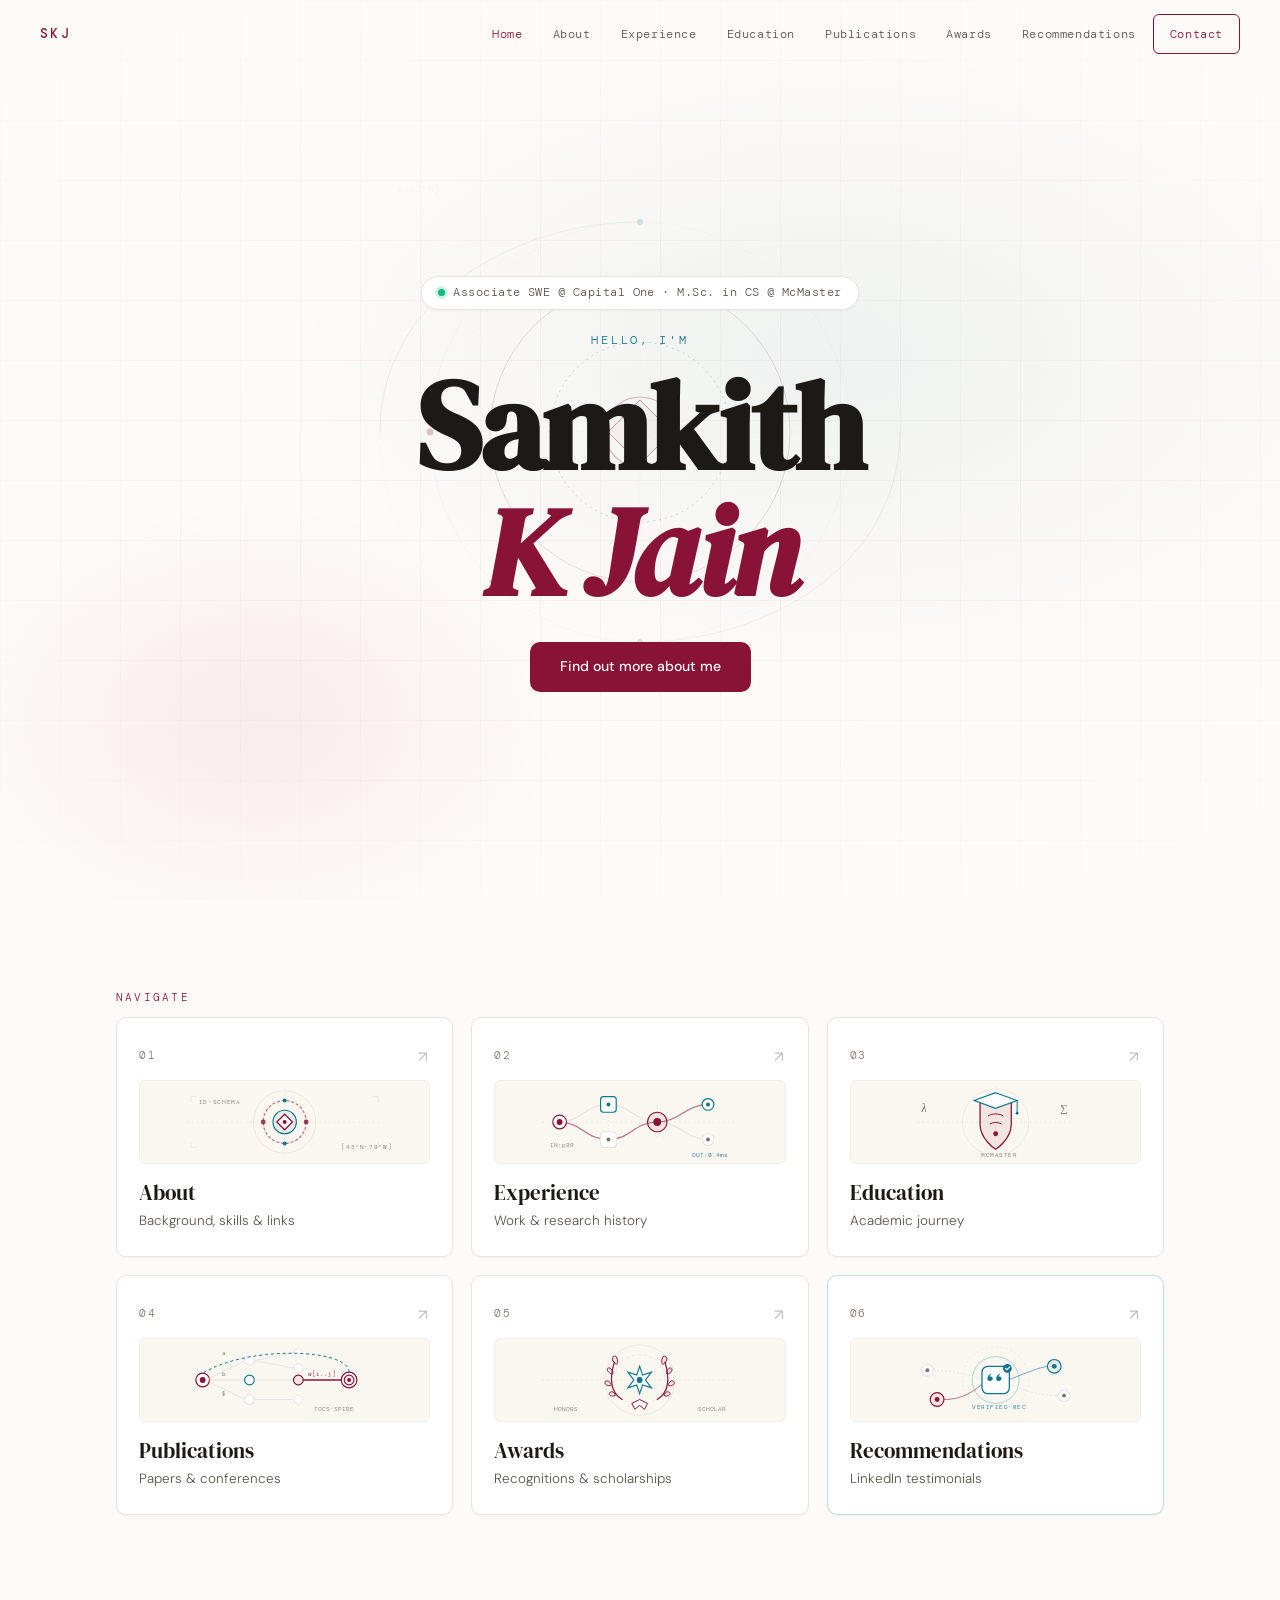
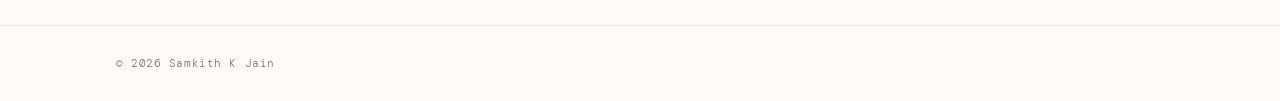
==== commit 2cb817a3: "revamp" ====
--- a/index.html
+++ b/index.html
@@ -21,7 +21,7 @@
   <link rel="stylesheet" href="css/home.css" />
   <link rel="icon" type="image/svg+xml" href="assets/favicon.svg" />
   <link rel="manifest" href="manifest.json" />
-  <meta name="theme-color" content="#a82e2e" />
+  <meta name="theme-color" content="#881337" />
   <meta name="mobile-web-app-capable" content="yes" />
   <meta name="apple-mobile-web-app-capable" content="yes" />
   <meta name="apple-mobile-web-app-title" content="Samkith K Jain" />
@@ -53,6 +53,49 @@
     <section id="hero">
       <div class="hero-bg">
         <div class="grid-overlay"></div>
+        <div class="hero-schematic" aria-hidden="true">
+          <svg viewBox="0 0 880 620" fill="none" xmlns="http://www.w3.org/2000/svg">
+            <!-- Grid Axes & Registration -->
+            <line x1="60" y1="310" x2="820" y2="310" stroke="var(--border)" stroke-width="0.75" stroke-dasharray="3 4"/>
+            <line x1="440" y1="40" x2="440" y2="580" stroke="var(--border)" stroke-width="0.75" stroke-dasharray="3 4"/>
+            <line x1="190" y1="160" x2="690" y2="460" stroke="var(--border)" stroke-width="0.6" stroke-dasharray="2 4"/>
+            <line x1="190" y1="460" x2="690" y2="160" stroke="var(--border)" stroke-width="0.6" stroke-dasharray="2 4"/>
+            
+            <!-- Corner Crosses -->
+            <path d="M60 55v10M55 60h10 M820 55v10M815 60h10 M60 555v10M55 560h10 M820 555v10M815 560h10" stroke="var(--border)" stroke-width="0.8"/>
+            
+            <!-- Concentric Coordinate Rings -->
+            <circle cx="440" cy="310" r="260" stroke="var(--border)" stroke-width="0.75" stroke-dasharray="4 4"/>
+            <circle cx="440" cy="310" r="210" stroke="var(--border)" stroke-width="0.85"/>
+            <circle cx="440" cy="310" r="150" stroke="var(--accent)" stroke-width="1" opacity="0.45"/>
+            <circle cx="440" cy="310" r="90" stroke="var(--teal)" stroke-width="1" stroke-dasharray="2 4" opacity="0.6"/>
+            <circle cx="440" cy="310" r="35" stroke="var(--accent)" stroke-width="1.2" opacity="0.7"/>
+            
+            <!-- Center Diamond Reticle -->
+            <polygon points="440,278 472,310 440,342 408,310" stroke="var(--accent)" stroke-width="1" fill="var(--accent-soft)"/>
+            <circle cx="440" cy="310" r="2.5" fill="var(--accent)"/>
+
+            <!-- Peripheral Orbiting Nodes -->
+            <circle cx="230" cy="310" r="3.5" fill="var(--accent)" opacity="0.8"/>
+            <circle cx="650" cy="310" r="3.5" fill="var(--accent)" opacity="0.8"/>
+            <circle cx="440" cy="100" r="3" fill="var(--teal)"/>
+            <circle cx="440" cy="520" r="3" fill="var(--teal)"/>
+            <circle cx="291" cy="161" r="2.5" fill="var(--accent)" opacity="0.6"/>
+            <circle cx="589" cy="459" r="2.5" fill="var(--teal)" opacity="0.7"/>
+            <circle cx="589" cy="161" r="2" fill="var(--text-dim)"/>
+            <circle cx="291" cy="459" r="2" fill="var(--text-dim)"/>
+
+            <!-- Curvature Arc Tangents -->
+            <path d="M180 310 C 180 180, 310 100, 440 100" stroke="var(--teal)" stroke-width="0.75" opacity="0.5"/>
+            <path d="M700 310 C 700 440, 570 520, 440 520" stroke="var(--accent)" stroke-width="0.75" opacity="0.4"/>
+
+            <!-- Technical Coordinate Annotations -->
+            <text x="75" y="70" font-family="var(--font-mono)" font-size="8.5" fill="var(--text-dim)" letter-spacing="0.16em">SYS·ALGO [43.26°N·79.92°W]</text>
+            <text x="690" y="70" font-family="var(--font-mono)" font-size="8.5" fill="var(--text-dim)" letter-spacing="0.16em">TOCS·SPIRE·ACM</text>
+            <text x="75" y="555" font-family="var(--font-mono)" font-size="8.5" fill="var(--text-dim)" letter-spacing="0.16em">STRINGOLOGY·C++</text>
+            <text x="705" y="555" font-family="var(--font-mono)" font-size="8.5" fill="var(--text-dim)" letter-spacing="0.16em">DISTRIBUTED·DAG</text>
+          </svg>
+        </div>
       </div>
       <div class="hero-content">
         <div class="hero-status">
@@ -77,45 +120,197 @@
         <div class="qnav-grid">
 
           <a href="pages/about.html" class="qnav-card">
-            <div class="qnav-num">01</div>
-            <h3>About</h3>
-            <p>Background, skills &amp; links</p>
-            <span class="qnav-arrow">→</span>
+            <div class="qnav-card-head">
+              <span class="qnav-num">01</span>
+              <span class="qnav-arrow">↗</span>
+            </div>
+            <div class="qnav-graphic" aria-hidden="true">
+              <svg viewBox="0 0 240 84" fill="none" xmlns="http://www.w3.org/2000/svg">
+                <line x1="20" y1="42" x2="220" y2="42" stroke="var(--border)" stroke-width="0.75" stroke-dasharray="2 3"/>
+                <line x1="120" y1="8" x2="120" y2="76" stroke="var(--border)" stroke-width="0.75" stroke-dasharray="2 3"/>
+                <path d="M24 16h6M24 16v6 M216 16h-6M216 16v6 M24 68h6M24 68v-6 M216 68h-6M216 68v-6" stroke="var(--border)" stroke-width="0.75"/>
+                <circle cx="120" cy="42" r="32" stroke="var(--border)" stroke-width="0.85"/>
+                <circle cx="120" cy="42" r="22" stroke="var(--accent)" stroke-width="1.2" stroke-dasharray="3 2" opacity="0.6"/>
+                <circle cx="120" cy="42" r="12" stroke="var(--teal)" stroke-width="1.2" fill="var(--teal-soft)"/>
+                <polygon points="120,34 128,42 120,50 112,42" stroke="var(--accent)" stroke-width="1.3" fill="#ffffff"/>
+                <circle cx="120" cy="42" r="2" fill="var(--accent)"/>
+                <text x="32" y="24" font-family="var(--font-mono)" font-size="6.5" fill="var(--text-dim)" letter-spacing="0.1em">ID·SCHEMA</text>
+                <text x="178" y="70" font-family="var(--font-mono)" font-size="6.5" fill="var(--text-dim)" letter-spacing="0.1em">[43°N·79°W]</text>
+                <circle cx="98" cy="42" r="2.5" fill="var(--accent)" opacity="0.8"/>
+                <circle cx="142" cy="42" r="2.5" fill="var(--accent)" opacity="0.8"/>
+                <circle cx="120" cy="20" r="2" fill="var(--teal)"/>
+                <circle cx="120" cy="64" r="2" fill="var(--teal)"/>
+              </svg>
+            </div>
+            <div class="qnav-card-body">
+              <h3>About</h3>
+              <p>Background, skills &amp; links</p>
+            </div>
           </a>
 
           <a href="pages/experience.html" class="qnav-card">
-            <div class="qnav-num">02</div>
-            <h3>Experience</h3>
-            <p>Work &amp; research history</p>
-            <span class="qnav-arrow">→</span>
+            <div class="qnav-card-head">
+              <span class="qnav-num">02</span>
+              <span class="qnav-arrow">↗</span>
+            </div>
+            <div class="qnav-graphic" aria-hidden="true">
+              <svg viewBox="0 0 240 84" fill="none" xmlns="http://www.w3.org/2000/svg">
+                <line x1="20" y1="42" x2="220" y2="42" stroke="var(--border)" stroke-width="0.75" stroke-dasharray="2 3"/>
+                <path d="M38 42 C 60 42, 65 24, 88 24 C 110 24, 115 42, 138 42 C 160 42, 168 60, 190 60" stroke="var(--border)" stroke-width="1.2"/>
+                <path d="M38 42 C 60 42, 65 60, 88 60 C 110 60, 115 42, 138 42 C 160 42, 168 24, 190 24" stroke="var(--accent)" stroke-width="1.2" opacity="0.6"/>
+                <path d="M88 24 L 88 60 M138 24 L 138 60" stroke="var(--border)" stroke-width="0.75" stroke-dasharray="2 2"/>
+                <circle cx="38" cy="42" r="7" stroke="var(--accent)" stroke-width="1.2" fill="#ffffff"/>
+                <circle cx="38" cy="42" r="3" fill="var(--accent)"/>
+                <rect x="80" y="16" width="16" height="16" rx="3" stroke="var(--teal)" stroke-width="1.2" fill="#ffffff"/>
+                <circle cx="88" cy="24" r="2" fill="var(--teal)"/>
+                <rect x="80" y="52" width="16" height="16" rx="3" stroke="var(--border)" stroke-width="1.2" fill="#ffffff"/>
+                <circle cx="88" cy="60" r="2" fill="var(--text-dim)"/>
+                <circle cx="138" cy="42" r="10" stroke="var(--accent)" stroke-width="1.2" fill="var(--accent-soft)"/>
+                <circle cx="138" cy="42" r="4" fill="var(--accent)"/>
+                <circle cx="190" cy="24" r="6" stroke="var(--teal)" stroke-width="1.2" fill="#ffffff"/>
+                <circle cx="190" cy="24" r="2" fill="var(--teal)"/>
+                <circle cx="190" cy="60" r="6" stroke="var(--border)" stroke-width="1.2" fill="#ffffff"/>
+                <circle cx="190" cy="60" r="2" fill="var(--text-dim)"/>
+                <text x="28" y="68" font-family="var(--font-mono)" font-size="6.5" fill="var(--text-dim)">IN:p99</text>
+                <text x="174" y="78" font-family="var(--font-mono)" font-size="6.5" fill="var(--teal)">OUT:0.4ms</text>
+              </svg>
+            </div>
+            <div class="qnav-card-body">
+              <h3>Experience</h3>
+              <p>Work &amp; research history</p>
+            </div>
           </a>
 
           <a href="pages/education.html" class="qnav-card">
-            <div class="qnav-num">03</div>
-            <h3>Education</h3>
-            <p>Academic journey</p>
-            <span class="qnav-arrow">→</span>
+            <div class="qnav-card-head">
+              <span class="qnav-num">03</span>
+              <span class="qnav-arrow">↗</span>
+            </div>
+            <div class="qnav-graphic" aria-hidden="true">
+              <svg viewBox="0 0 240 84" fill="none" xmlns="http://www.w3.org/2000/svg">
+                <line x1="120" y1="6" x2="120" y2="78" stroke="var(--border)" stroke-width="0.75" stroke-dasharray="2 3"/>
+                <line x1="40" y1="42" x2="200" y2="42" stroke="var(--border)" stroke-width="0.75" stroke-dasharray="2 3"/>
+                <circle cx="120" cy="42" r="34" stroke="var(--border)" stroke-width="0.75"/>
+                <path d="M104 22 h32 v22 c0 16 -16 26 -16 26 c0 0 -16 -10 -16 -26 Z" stroke="var(--accent)" stroke-width="1.3" fill="var(--accent-soft)"/>
+                <polygon points="120,12 142,20 120,28 98,20" stroke="var(--teal)" stroke-width="1.2" fill="#ffffff"/>
+                <path d="M142 20 v12" stroke="var(--teal)" stroke-width="1" stroke-linecap="round"/>
+                <circle cx="142" cy="33" r="1.5" fill="var(--teal)"/>
+                <path d="M112 36 c4 -3, 12 -3, 16 0" stroke="var(--accent)" stroke-width="1"/>
+                <path d="M114 44 c3 -2, 9 -2, 12 0" stroke="var(--accent)" stroke-width="1"/>
+                <circle cx="120" cy="54" r="2.5" fill="var(--accent)"/>
+                <text x="44" y="32" font-family="var(--font-serif)" font-style="italic" font-size="12" fill="var(--text-dim)">λ</text>
+                <text x="186" y="32" font-family="var(--font-serif)" font-style="italic" font-size="11" fill="var(--text-dim)">∑</text>
+                <text x="105" y="78" font-family="var(--font-mono)" font-size="6.5" fill="var(--text-dim)" letter-spacing="0.08em">MCMASTER</text>
+              </svg>
+            </div>
+            <div class="qnav-card-body">
+              <h3>Education</h3>
+              <p>Academic journey</p>
+            </div>
           </a>
 
           <a href="pages/publications.html" class="qnav-card">
-            <div class="qnav-num">04</div>
-            <h3>Publications</h3>
-            <p>Papers &amp; conferences</p>
-            <span class="qnav-arrow">→</span>
+            <div class="qnav-card-head">
+              <span class="qnav-num">04</span>
+              <span class="qnav-arrow">↗</span>
+            </div>
+            <div class="qnav-graphic" aria-hidden="true">
+              <svg viewBox="0 0 240 84" fill="none" xmlns="http://www.w3.org/2000/svg">
+                <circle cx="36" cy="42" r="7" stroke="var(--accent)" stroke-width="1.3" fill="#ffffff"/>
+                <circle cx="36" cy="42" r="3" fill="var(--accent)"/>
+                <path d="M43 40 L 80 22 M43 42 L 80 42 M43 44 L 80 62" stroke="var(--border)" stroke-width="1.2"/>
+                <circle cx="84" cy="22" r="5" stroke="var(--border)" stroke-width="1.2" fill="#ffffff"/>
+                <circle cx="84" cy="42" r="5" stroke="var(--teal)" stroke-width="1.2" fill="#ffffff"/>
+                <circle cx="84" cy="62" r="5" stroke="var(--border)" stroke-width="1.2" fill="#ffffff"/>
+                <path d="M89 22 L 130 14 M89 22 L 130 30 M89 42 L 130 42 M89 62 L 130 62" stroke="var(--border)" stroke-width="1"/>
+                <circle cx="134" cy="14" r="4.5" stroke="var(--border)" stroke-width="1" fill="#ffffff"/>
+                <circle cx="134" cy="30" r="4.5" stroke="var(--border)" stroke-width="1" fill="#ffffff"/>
+                <circle cx="134" cy="42" r="5" stroke="var(--accent)" stroke-width="1.2" fill="var(--accent-soft)"/>
+                <circle cx="134" cy="62" r="4.5" stroke="var(--border)" stroke-width="1" fill="#ffffff"/>
+                <path d="M139 42 L 178 42" stroke="var(--accent)" stroke-width="1.3"/>
+                <circle cx="186" cy="42" r="8" stroke="var(--accent)" stroke-width="1.2" fill="#ffffff"/>
+                <circle cx="186" cy="42" r="5" stroke="var(--accent)" stroke-width="1.2" fill="var(--accent-soft)"/>
+                <circle cx="186" cy="42" r="2" fill="var(--accent)"/>
+                <path d="M186 34 C 186 10, 84 6, 36 35" stroke="var(--teal)" stroke-width="1" stroke-dasharray="3 3"/>
+                <text x="56" y="16" font-family="var(--font-mono)" font-size="6.5" fill="var(--text-dim)">a</text>
+                <text x="56" y="38" font-family="var(--font-mono)" font-size="6.5" fill="var(--teal)">b</text>
+                <text x="56" y="58" font-family="var(--font-mono)" font-size="6.5" fill="var(--text-dim)">$</text>
+                <text x="144" y="38" font-family="var(--font-mono)" font-size="6.5" fill="var(--accent)">w[i..j]</text>
+                <text x="150" y="74" font-family="var(--font-mono)" font-size="6.5" fill="var(--text-dim)">TOCS·SPIRE</text>
+              </svg>
+            </div>
+            <div class="qnav-card-body">
+              <h3>Publications</h3>
+              <p>Papers &amp; conferences</p>
+            </div>
           </a>
 
           <a href="pages/awards.html" class="qnav-card">
-            <div class="qnav-num">05</div>
-            <h3>Awards</h3>
-            <p>Recognitions &amp; scholarships</p>
-            <span class="qnav-arrow">→</span>
+            <div class="qnav-card-head">
+              <span class="qnav-num">05</span>
+              <span class="qnav-arrow">↗</span>
+            </div>
+            <div class="qnav-graphic" aria-hidden="true">
+              <svg viewBox="0 0 240 84" fill="none" xmlns="http://www.w3.org/2000/svg">
+                <line x1="20" y1="42" x2="220" y2="42" stroke="var(--border)" stroke-width="0.75" stroke-dasharray="2 3"/>
+                <circle cx="120" cy="42" r="36" stroke="var(--border)" stroke-width="0.75"/>
+                <circle cx="120" cy="42" r="26" stroke="var(--border)" stroke-width="0.75" stroke-dasharray="3 3"/>
+                <path d="M102 62 C 92 56, 88 44, 94 24" stroke="var(--accent)" stroke-width="1.2" stroke-linecap="round"/>
+                <path d="M96 26 C 90 22, 92 16, 96 18 C 98 22, 98 25, 96 26 Z" stroke="var(--accent)" stroke-width="1" fill="var(--accent-soft)"/>
+                <path d="M92 36 C 85 34, 86 28, 90 30 C 93 33, 93 35, 92 36 Z" stroke="var(--accent)" stroke-width="1" fill="var(--accent-soft)"/>
+                <path d="M90 48 C 83 48, 83 42, 88 43 C 91 46, 91 47, 90 48 Z" stroke="var(--accent)" stroke-width="1" fill="var(--accent-soft)"/>
+                <path d="M95 58 C 88 60, 87 54, 92 54 C 95 56, 95 57, 95 58 Z" stroke="var(--accent)" stroke-width="1" fill="var(--accent-soft)"/>
+                <path d="M138 62 C 148 56, 152 44, 146 24" stroke="var(--accent)" stroke-width="1.2" stroke-linecap="round"/>
+                <path d="M144 26 C 150 22, 148 16, 144 18 C 142 22, 142 25, 144 26 Z" stroke="var(--accent)" stroke-width="1" fill="var(--accent-soft)"/>
+                <path d="M148 36 C 155 34, 154 28, 150 30 C 147 33, 147 35, 148 36 Z" stroke="var(--accent)" stroke-width="1" fill="var(--accent-soft)"/>
+                <path d="M150 48 C 157 48, 157 42, 152 43 C 149 46, 149 47, 150 48 Z" stroke="var(--accent)" stroke-width="1" fill="var(--accent-soft)"/>
+                <path d="M145 58 C 152 60, 153 54, 148 54 C 145 56, 145 57, 145 58 Z" stroke="var(--accent)" stroke-width="1" fill="var(--accent-soft)"/>
+                <polygon points="120,28 123,37 132,34 126,42 132,50 123,47 120,56 117,47 108,50 114,42 108,34 117,37" stroke="var(--teal)" stroke-width="1.2" fill="#ffffff"/>
+                <circle cx="120" cy="42" r="3" fill="var(--teal)"/>
+                <path d="M112 66 L 120 62 L 128 66 L 125 72 L 120 68 L 115 72 Z" stroke="var(--accent)" stroke-width="1" fill="#ffffff"/>
+                <text x="32" y="74" font-family="var(--font-mono)" font-size="6.5" fill="var(--text-dim)">HONORS</text>
+                <text x="180" y="74" font-family="var(--font-mono)" font-size="6.5" fill="var(--text-dim)">SCHOLAR</text>
+              </svg>
+            </div>
+            <div class="qnav-card-body">
+              <h3>Awards</h3>
+              <p>Recognitions &amp; scholarships</p>
+            </div>
           </a>
 
           <a href="pages/recommendations.html" class="qnav-card qnav-card--accent">
-            <div class="qnav-num">06</div>
-            <h3>Recommendations</h3>
-            <p>LinkedIn testimonials</p>
-            <span class="qnav-arrow">→</span>
+            <div class="qnav-card-head">
+              <span class="qnav-num">06</span>
+              <span class="qnav-arrow">↗</span>
+            </div>
+            <div class="qnav-graphic" aria-hidden="true">
+              <svg viewBox="0 0 240 84" fill="none" xmlns="http://www.w3.org/2000/svg">
+                <circle cx="120" cy="42" r="34" stroke="var(--border)" stroke-width="0.75" stroke-dasharray="2 3"/>
+                <circle cx="120" cy="42" r="24" stroke="var(--teal)" stroke-width="1" opacity="0.3"/>
+                <circle cx="50" cy="32" r="6" stroke="var(--border)" stroke-width="1.2" fill="#ffffff"/>
+                <circle cx="50" cy="32" r="2" fill="var(--text-dim)"/>
+                <circle cx="60" cy="62" r="7" stroke="var(--accent)" stroke-width="1.2" fill="var(--accent-soft)"/>
+                <circle cx="60" cy="62" r="2.5" fill="var(--accent)"/>
+                <circle cx="180" cy="28" r="7" stroke="var(--teal)" stroke-width="1.2" fill="var(--teal-soft)"/>
+                <circle cx="180" cy="28" r="2.5" fill="var(--teal)"/>
+                <circle cx="190" cy="58" r="6" stroke="var(--border)" stroke-width="1.2" fill="#ffffff"/>
+                <circle cx="190" cy="58" r="2" fill="var(--text-dim)"/>
+                <path d="M56 32 C 80 32, 95 38, 108 42" stroke="var(--border)" stroke-width="1" stroke-dasharray="2 2"/>
+                <path d="M67 62 C 90 62, 100 50, 110 44" stroke="var(--accent)" stroke-width="1" opacity="0.6"/>
+                <path d="M132 42 C 145 38, 160 30, 173 28" stroke="var(--teal)" stroke-width="1" opacity="0.6"/>
+                <path d="M130 44 C 145 52, 165 58, 184 58" stroke="var(--border)" stroke-width="1" stroke-dasharray="2 2"/>
+                <rect x="106" y="28" width="28" height="28" rx="6" stroke="var(--teal)" stroke-width="1.3" fill="#ffffff"/>
+                <path d="M114 43 c-1.5 0 -2.5 -1 -2.5 -2.5 c0 -2 1.5 -4 3.5 -5 l0.8 0.6 c-1.2 0.8 -1.8 1.8 -1.8 2.6 c0.3 -0.1 0.7 -0.2 1 -0.2 c1.2 0 2 0.8 2 2 c0 1.5 -1.2 2.5 -3 2.5 Z" fill="var(--teal)"/>
+                <path d="M123 43 c-1.5 0 -2.5 -1 -2.5 -2.5 c0 -2 1.5 -4 3.5 -5 l0.8 0.6 c-1.2 0.8 -1.8 1.8 -1.8 2.6 c0.3 -0.1 0.7 -0.2 1 -0.2 c1.2 0 2 0.8 2 2 c0 1.5 -1.2 2.5 -3 2.5 Z" fill="var(--teal)"/>
+                <circle cx="132" cy="30" r="4.5" fill="var(--teal)"/>
+                <path d="M130 30 l1.5 1.5 l3 -3" stroke="#ffffff" stroke-width="1.1" stroke-linecap="round" stroke-linejoin="round"/>
+                <text x="96" y="72" font-family="var(--font-mono)" font-size="6.5" fill="var(--teal)" letter-spacing="0.08em">VERIFIED·REC</text>
+              </svg>
+            </div>
+            <div class="qnav-card-body">
+              <h3>Recommendations</h3>
+              <p>LinkedIn testimonials</p>
+            </div>
           </a>
 
         </div>
--- a/css/style.css
+++ b/css/style.css
@@ -6,21 +6,21 @@
 @import url('https://fonts.googleapis.com/css2?family=DM+Serif+Display:ital@0;1&family=DM+Mono:wght@300;400;500&family=DM+Sans:ital,opsz,wght@0,9..40,300;0,9..40,400;0,9..40,500;1,9..40,300&display=swap');
 
 :root {
-  --bg: #fdfbf7;
-  --bg-2: #f4efe6;
-  --bg-3: #eae3d5;
+  --bg: #fdfaf7;
+  --bg-2: #f5efe8;
+  --bg-3: #ece3da;
   --surface: #ffffff;
-  --surface-2: #f8f5ee;
-  --border: #e5ded3;
-  --border-light: #ede8df;
-  --text: #18181b;
-  --text-muted: #52525b;
-  --text-dim: #71717a;
-  --accent: #a82e2e;
-  --accent-2: #842323;
-  --accent-soft: rgba(168, 46, 46, 0.08);
-  --teal: #0d6e67;
-  --teal-soft: rgba(13, 110, 103, 0.08);
+  --surface-2: #faf6f0;
+  --border: #e7e5e4;
+  --border-light: #f0edea;
+  --text: #1c1917;
+  --text-muted: #57534e;
+  --text-dim: #78716c;
+  --accent: #881337;
+  --accent-2: #6b0f2b;
+  --accent-soft: rgba(136, 19, 55, 0.08);
+  --teal: #0e7490;
+  --teal-soft: rgba(14, 116, 144, 0.08);
   --radius: 10px;
   --radius-sm: 6px;
   --radius-lg: 16px;
@@ -29,9 +29,9 @@
   --font-sans: 'DM Sans', system-ui, -apple-system, BlinkMacSystemFont, sans-serif;
   --nav-h: 68px;
   --max-w: 1120px;
-  --shadow-sm: 0 1px 3px rgba(24, 24, 27, 0.04);
-  --shadow-md: 0 6px 20px rgba(24, 24, 27, 0.06);
-  --shadow-lg: 0 16px 36px rgba(24, 24, 27, 0.08);
+  --shadow-sm: 0 1px 3px rgba(28, 25, 23, 0.04);
+  --shadow-md: 0 6px 20px rgba(28, 25, 23, 0.06);
+  --shadow-lg: 0 16px 36px rgba(28, 25, 23, 0.08);
 }
 
 /* RESET */
@@ -147,10 +147,10 @@
 
 #navbar.scrolled,
 #navbar.solid {
-  background: rgba(253, 251, 247, 0.92);
+  background: rgba(253, 250, 247, 0.94);
   backdrop-filter: blur(18px);
   border-bottom: 1px solid var(--border);
-  box-shadow: 0 4px 20px rgba(24, 24, 27, 0.03);
+  box-shadow: 0 4px 20px rgba(28, 25, 23, 0.03);
 }
 
 .nav-logo {
@@ -652,6 +652,33 @@
   margin-bottom: 12px;
 }
 
+.pub-schematic {
+  width: 100%;
+  max-width: 540px;
+  height: 64px;
+  background: var(--surface-2);
+  border: 1px solid var(--border-light);
+  border-radius: var(--radius-sm);
+  display: flex;
+  align-items: center;
+  justify-content: center;
+  margin: 12px 0 14px;
+  overflow: hidden;
+  position: relative;
+  transition: border-color 0.25s, background 0.25s;
+}
+
+.pub-item:hover .pub-schematic {
+  border-color: rgba(136, 19, 55, 0.25);
+  background: #ffffff;
+}
+
+.pub-schematic svg {
+  width: 100%;
+  height: 100%;
+  display: block;
+}
+
 .pub-links {
   display: flex;
   gap: 10px;
@@ -681,7 +708,7 @@
   color: #ffffff;
   border-color: var(--accent);
   transform: translateY(-1px);
-  box-shadow: 0 4px 12px rgba(168, 46, 46, 0.2);
+  box-shadow: 0 4px 12px rgba(136, 19, 55, 0.2);
 }
 
 .pub-link:active {
@@ -918,12 +945,12 @@
     top: var(--nav-h);
     left: 0;
     right: 0;
-    background: rgba(253, 251, 247, 0.98);
+    background: rgba(253, 250, 247, 0.98);
     backdrop-filter: blur(16px);
     padding: 20px 28px;
     border-bottom: 1px solid var(--border);
     gap: 2px;
-    box-shadow: 0 12px 30px rgba(24, 24, 27, 0.08);
+    box-shadow: 0 12px 30px rgba(28, 25, 23, 0.08);
   }
 
   .nav-links.open a {
--- a/css/home.css
+++ b/css/home.css
@@ -26,8 +26,8 @@
   position: absolute;
   inset: 0;
   background-image:
-    linear-gradient(rgba(168, 46, 46, 0.04) 1px, transparent 1px),
-    linear-gradient(90deg, rgba(168, 46, 46, 0.04) 1px, transparent 1px);
+    linear-gradient(rgba(136, 19, 55, 0.04) 1px, transparent 1px),
+    linear-gradient(90deg, rgba(136, 19, 55, 0.04) 1px, transparent 1px);
   background-size: 60px 60px;
   mask-image: radial-gradient(ellipse 80% 60% at 50% 50%, black 30%, transparent 100%);
 }
@@ -37,8 +37,28 @@
   position: absolute;
   inset: 0;
   background:
-    radial-gradient(ellipse 60% 50% at 65% 40%, rgba(13, 110, 103, 0.06) 0%, transparent 70%),
-    radial-gradient(ellipse 40% 40% at 20% 80%, rgba(168, 46, 46, 0.06) 0%, transparent 60%);
+    radial-gradient(ellipse 60% 50% at 65% 40%, rgba(14, 116, 144, 0.06) 0%, transparent 70%),
+    radial-gradient(ellipse 40% 40% at 20% 80%, rgba(136, 19, 55, 0.06) 0%, transparent 60%);
+}
+
+.hero-schematic {
+  position: absolute;
+  top: 48%;
+  left: 50%;
+  transform: translate(-50%, -50%);
+  width: min(880px, 94vw);
+  height: min(620px, 78vh);
+  pointer-events: none;
+  z-index: 0;
+  opacity: 0.42;
+  mask-image: radial-gradient(ellipse 65% 58% at 50% 50%, black 20%, transparent 85%);
+  -webkit-mask-image: radial-gradient(ellipse 65% 58% at 50% 50%, black 20%, transparent 85%);
+}
+
+.hero-schematic svg {
+  width: 100%;
+  height: 100%;
+  display: block;
 }
 
 .hero-content {
@@ -79,8 +99,17 @@
 }
 
 @keyframes pulseDot {
-  0%, 100% { transform: scale(1); opacity: 1; }
-  50% { transform: scale(1.2); opacity: 0.7; }
+
+  0%,
+  100% {
+    transform: scale(1);
+    opacity: 1;
+  }
+
+  50% {
+    transform: scale(1.2);
+    opacity: 0.7;
+  }
 }
 
 .hero-eyebrow {
@@ -146,8 +175,15 @@
 }
 
 @keyframes bob {
-  0%, 100% { transform: translateY(0); }
-  50% { transform: translateY(6px); }
+
+  0%,
+  100% {
+    transform: translateY(0);
+  }
+
+  50% {
+    transform: translateY(6px);
+  }
 }
 
 /* ======= QUICK NAV ======= */
@@ -165,13 +201,14 @@
   background: var(--surface);
   border: 1px solid var(--border);
   border-radius: var(--radius);
-  padding: 30px 26px;
+  padding: 24px 22px;
   display: flex;
   flex-direction: column;
   position: relative;
   overflow: hidden;
   box-shadow: var(--shadow-sm);
   transition: border-color 0.3s, transform 0.3s, box-shadow 0.3s;
+  text-decoration: none;
 }
 
 .qnav-card::before {
@@ -181,10 +218,11 @@
   background: linear-gradient(135deg, var(--accent-soft) 0%, transparent 60%);
   opacity: 0;
   transition: opacity 0.3s;
+  pointer-events: none;
 }
 
 .qnav-card:hover {
-  border-color: rgba(168, 46, 46, 0.35);
+  border-color: rgba(136, 19, 55, 0.35);
   transform: translateY(-3px);
   box-shadow: var(--shadow-md);
 }
@@ -194,7 +232,7 @@
 }
 
 .qnav-card--accent {
-  border-color: rgba(13, 110, 103, 0.25);
+  border-color: rgba(14, 116, 144, 0.25);
 }
 
 .qnav-card--accent::before {
@@ -202,7 +240,14 @@
 }
 
 .qnav-card--accent:hover {
-  border-color: rgba(13, 110, 103, 0.5);
+  border-color: rgba(14, 116, 144, 0.5);
+}
+
+.qnav-card-head {
+  display: flex;
+  align-items: center;
+  justify-content: space-between;
+  margin-bottom: 12px;
 }
 
 .qnav-num {
@@ -210,37 +255,75 @@
   font-size: 0.68rem;
   letter-spacing: 0.15em;
   color: var(--text-dim);
-  margin-bottom: 20px;
-}
-
-.qnav-card h3 {
+}
+
+.qnav-arrow {
+  font-size: 0.95rem;
+  color: var(--text-dim);
+  opacity: 0.55;
+  transform: translate(-3px, 3px);
+  transition: opacity 0.25s, transform 0.25s, color 0.25s;
+}
+
+.qnav-card:hover .qnav-arrow {
+  opacity: 1;
+  color: var(--accent);
+  transform: translate(0, 0);
+}
+
+.qnav-card--accent:hover .qnav-arrow {
+  color: var(--teal);
+}
+
+.qnav-graphic {
+  width: 100%;
+  height: 84px;
+  background: var(--surface-2);
+  border: 1px solid var(--border-light);
+  border-radius: var(--radius-sm);
+  display: flex;
+  align-items: center;
+  justify-content: center;
+  margin-bottom: 16px;
+  overflow: hidden;
+  position: relative;
+  transition: border-color 0.3s, background 0.3s, box-shadow 0.3s;
+}
+
+.qnav-card:hover .qnav-graphic {
+  border-color: rgba(136, 19, 55, 0.25);
+  background: #ffffff;
+  box-shadow: 0 2px 8px rgba(28, 25, 23, 0.04);
+}
+
+.qnav-card--accent:hover .qnav-graphic {
+  border-color: rgba(14, 116, 144, 0.3);
+}
+
+.qnav-graphic svg {
+  width: 100%;
+  height: 100%;
+  display: block;
+  transition: transform 0.35s cubic-bezier(0.16, 1, 0.3, 1);
+}
+
+.qnav-card:hover .qnav-graphic svg {
+  transform: scale(1.03);
+}
+
+.qnav-card-body h3 {
   font-family: var(--font-serif);
-  font-size: 1.35rem;
+  font-size: 1.32rem;
   font-weight: 400;
   color: var(--text);
   margin-bottom: 6px;
-}
-
-.qnav-card p {
-  font-size: 0.85rem;
+  line-height: 1.2;
+}
+
+.qnav-card-body p {
+  font-size: 0.84rem;
   color: var(--text-muted);
-  flex: 1;
-  line-height: 1.6;
-}
-
-.qnav-arrow {
-  margin-top: 20px;
-  font-size: 1.1rem;
-  color: var(--accent);
-  opacity: 0;
-  transform: translateX(-6px);
-  transition: opacity 0.3s, transform 0.3s;
-  align-self: flex-end;
-}
-
-.qnav-card:hover .qnav-arrow {
-  opacity: 1;
-  transform: translateX(0);
+  line-height: 1.55;
 }
 
 /* ======= RESPONSIVE ======= */
@@ -249,9 +332,11 @@
     min-height: 100svh;
     padding: var(--nav-h) 20px 56px;
   }
+
   .scroll-wrapper {
     bottom: max(12px, env(safe-area-inset-bottom));
   }
+
   .qnav-grid {
     grid-template-columns: 1fr 1fr;
   }
@@ -261,8 +346,9 @@
   .qnav-grid {
     grid-template-columns: 1fr;
   }
+
   .hero-status {
     font-size: 0.68rem;
     padding: 5px 12px;
   }
-}
+}
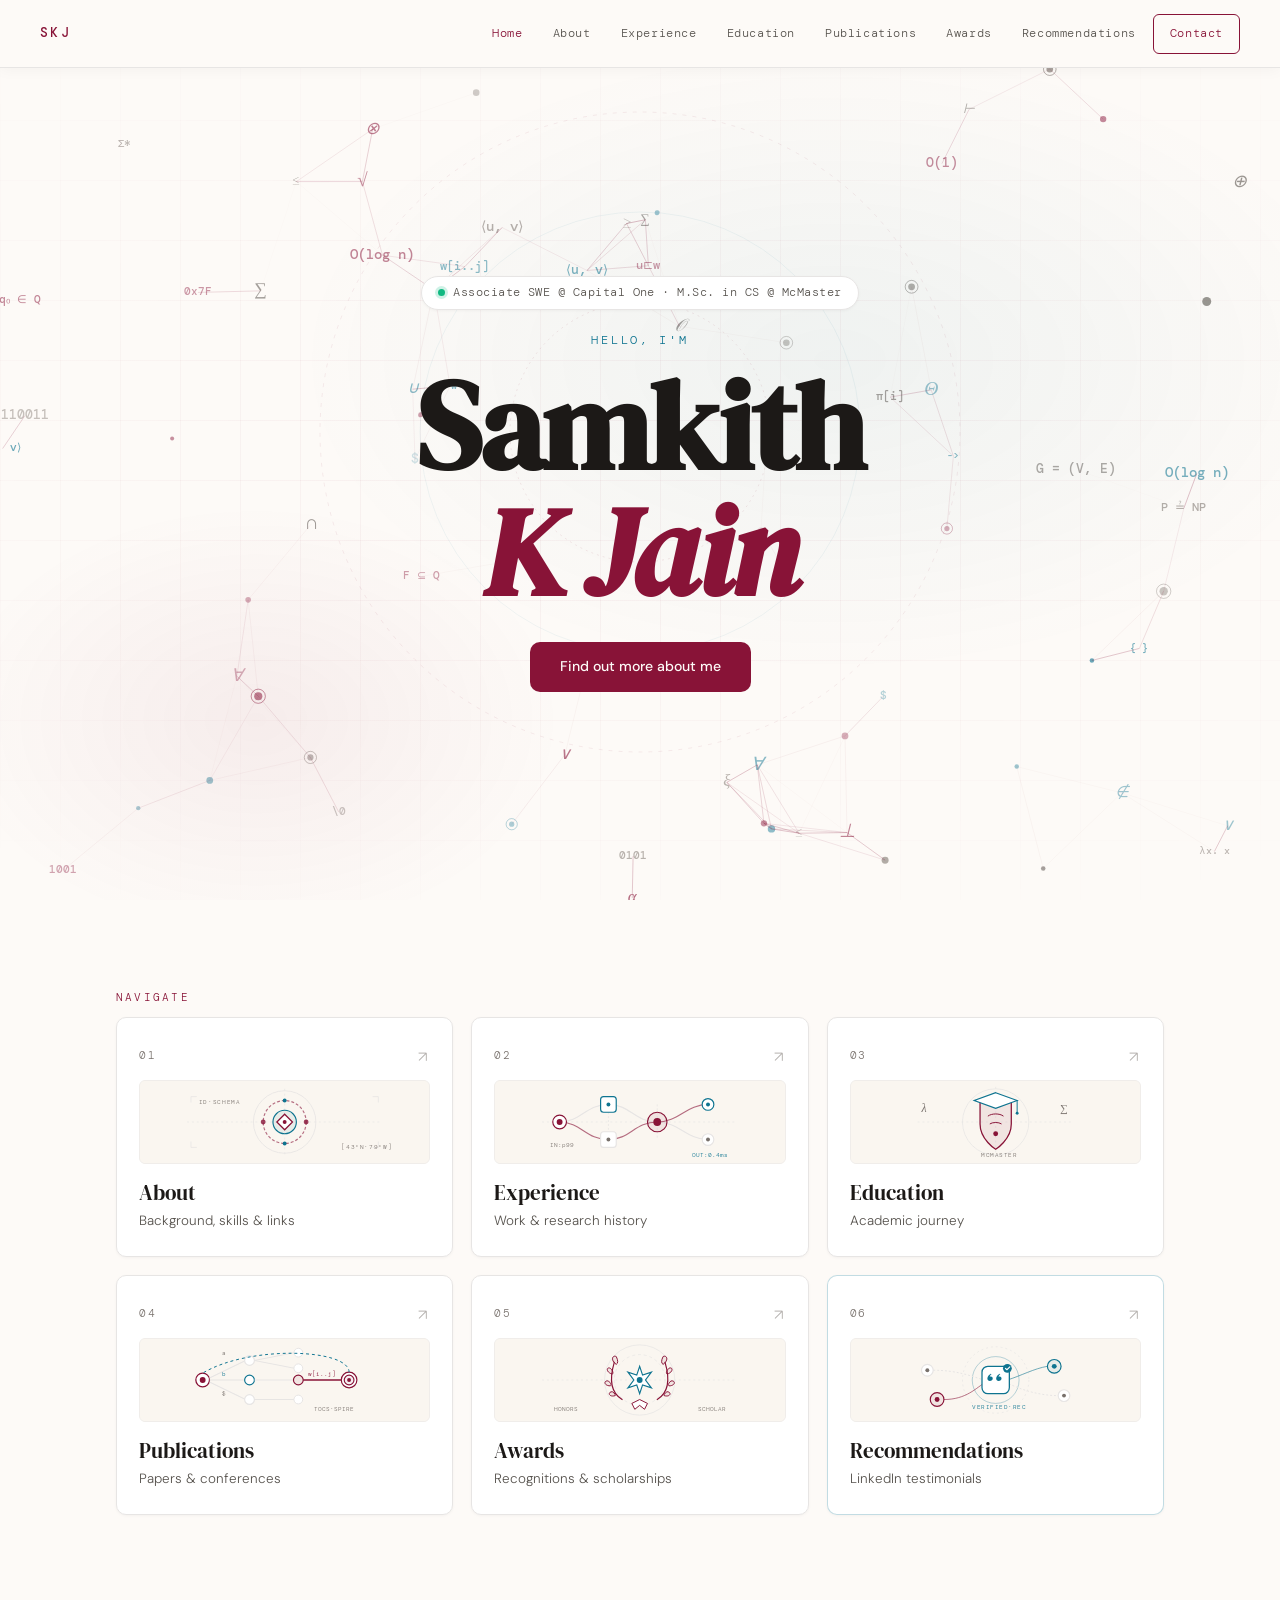
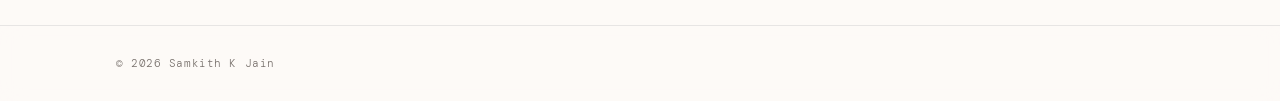
==== commit d121ae0a: "feat: replace static hero schematic with interactive math background canvas" ====
--- a/index.html
+++ b/index.html
@@ -27,11 +27,14 @@
   <meta name="apple-mobile-web-app-title" content="Samkith K Jain" />
 </head>
 
-<body>
+<body class="home-page">
   <a class="skip-link" href="#main-content">Skip to content</a>
 
+  <!-- LIVE FULL-PAGE BACKGROUND CANVAS -->
+  <canvas id="math-canvas" class="math-canvas" aria-hidden="true"></canvas>
+
   <!-- NAV -->
-  <nav id="navbar" aria-label="Primary navigation">
+  <nav id="navbar" class="solid" aria-label="Primary navigation">
     <a href="index.html" class="nav-logo">SKJ</a>
     <ul class="nav-links" id="nav-links">
       <li><a href="index.html" class="active" aria-current="page">Home</a></li>
@@ -53,49 +56,6 @@
     <section id="hero">
       <div class="hero-bg">
         <div class="grid-overlay"></div>
-        <div class="hero-schematic" aria-hidden="true">
-          <svg viewBox="0 0 880 620" fill="none" xmlns="http://www.w3.org/2000/svg">
-            <!-- Grid Axes & Registration -->
-            <line x1="60" y1="310" x2="820" y2="310" stroke="var(--border)" stroke-width="0.75" stroke-dasharray="3 4"/>
-            <line x1="440" y1="40" x2="440" y2="580" stroke="var(--border)" stroke-width="0.75" stroke-dasharray="3 4"/>
-            <line x1="190" y1="160" x2="690" y2="460" stroke="var(--border)" stroke-width="0.6" stroke-dasharray="2 4"/>
-            <line x1="190" y1="460" x2="690" y2="160" stroke="var(--border)" stroke-width="0.6" stroke-dasharray="2 4"/>
-            
-            <!-- Corner Crosses -->
-            <path d="M60 55v10M55 60h10 M820 55v10M815 60h10 M60 555v10M55 560h10 M820 555v10M815 560h10" stroke="var(--border)" stroke-width="0.8"/>
-            
-            <!-- Concentric Coordinate Rings -->
-            <circle cx="440" cy="310" r="260" stroke="var(--border)" stroke-width="0.75" stroke-dasharray="4 4"/>
-            <circle cx="440" cy="310" r="210" stroke="var(--border)" stroke-width="0.85"/>
-            <circle cx="440" cy="310" r="150" stroke="var(--accent)" stroke-width="1" opacity="0.45"/>
-            <circle cx="440" cy="310" r="90" stroke="var(--teal)" stroke-width="1" stroke-dasharray="2 4" opacity="0.6"/>
-            <circle cx="440" cy="310" r="35" stroke="var(--accent)" stroke-width="1.2" opacity="0.7"/>
-            
-            <!-- Center Diamond Reticle -->
-            <polygon points="440,278 472,310 440,342 408,310" stroke="var(--accent)" stroke-width="1" fill="var(--accent-soft)"/>
-            <circle cx="440" cy="310" r="2.5" fill="var(--accent)"/>
-
-            <!-- Peripheral Orbiting Nodes -->
-            <circle cx="230" cy="310" r="3.5" fill="var(--accent)" opacity="0.8"/>
-            <circle cx="650" cy="310" r="3.5" fill="var(--accent)" opacity="0.8"/>
-            <circle cx="440" cy="100" r="3" fill="var(--teal)"/>
-            <circle cx="440" cy="520" r="3" fill="var(--teal)"/>
-            <circle cx="291" cy="161" r="2.5" fill="var(--accent)" opacity="0.6"/>
-            <circle cx="589" cy="459" r="2.5" fill="var(--teal)" opacity="0.7"/>
-            <circle cx="589" cy="161" r="2" fill="var(--text-dim)"/>
-            <circle cx="291" cy="459" r="2" fill="var(--text-dim)"/>
-
-            <!-- Curvature Arc Tangents -->
-            <path d="M180 310 C 180 180, 310 100, 440 100" stroke="var(--teal)" stroke-width="0.75" opacity="0.5"/>
-            <path d="M700 310 C 700 440, 570 520, 440 520" stroke="var(--accent)" stroke-width="0.75" opacity="0.4"/>
-
-            <!-- Technical Coordinate Annotations -->
-            <text x="75" y="70" font-family="var(--font-mono)" font-size="8.5" fill="var(--text-dim)" letter-spacing="0.16em">SYS·ALGO [43.26°N·79.92°W]</text>
-            <text x="690" y="70" font-family="var(--font-mono)" font-size="8.5" fill="var(--text-dim)" letter-spacing="0.16em">TOCS·SPIRE·ACM</text>
-            <text x="75" y="555" font-family="var(--font-mono)" font-size="8.5" fill="var(--text-dim)" letter-spacing="0.16em">STRINGOLOGY·C++</text>
-            <text x="705" y="555" font-family="var(--font-mono)" font-size="8.5" fill="var(--text-dim)" letter-spacing="0.16em">DISTRIBUTED·DAG</text>
-          </svg>
-        </div>
       </div>
       <div class="hero-content">
         <div class="hero-status">
@@ -328,6 +288,7 @@
   </footer>
 
   <script src="js/shared.js"></script>
+  <script src="js/math-bg.js"></script>
   <script>
     const scrollHint = document.querySelector(".scroll-wrapper");
     if (scrollHint) {
--- a/css/style.css
+++ b/css/style.css
@@ -46,6 +46,8 @@
 html {
   scroll-behavior: smooth;
   font-size: 16px;
+  -webkit-text-size-adjust: 100%;
+  text-size-adjust: 100%;
 }
 
 body {
@@ -101,6 +103,7 @@
 
 img {
   max-width: 100%;
+  height: auto;
   display: block;
 }
 
@@ -147,10 +150,9 @@
 
 #navbar.scrolled,
 #navbar.solid {
-  background: rgba(253, 250, 247, 0.94);
-  backdrop-filter: blur(18px);
+  background: var(--bg);
   border-bottom: 1px solid var(--border);
-  box-shadow: 0 4px 20px rgba(28, 25, 23, 0.03);
+  box-shadow: 0 2px 14px rgba(28, 25, 23, 0.04);
 }
 
 .nav-logo {
@@ -378,7 +380,8 @@
 .card-meta {
   display: flex;
   align-items: center;
-  gap: 12px;
+  flex-wrap: wrap;
+  gap: 8px 12px;
   margin-bottom: 8px;
 }
 
@@ -932,7 +935,29 @@
 }
 
 /* =================== RESPONSIVE =================== */
-@media (max-width: 900px) {
+
+/* Compact Desktop / Small Laptop Navbar */
+@media (min-width: 961px) and (max-width: 1140px) {
+  #navbar {
+    padding: 0 24px;
+  }
+
+  .nav-links {
+    gap: 2px;
+  }
+
+  .nav-links a {
+    padding: 6px 9px;
+    font-size: 0.72rem;
+  }
+
+  .nav-links a.nav-cta {
+    padding: 5px 12px;
+  }
+}
+
+/* Tablet & Mobile Breakpoint (960px) */
+@media (max-width: 960px) {
   .nav-links {
     display: none;
   }
@@ -945,16 +970,27 @@
     top: var(--nav-h);
     left: 0;
     right: 0;
+    max-height: calc(100vh - var(--nav-h));
+    max-height: calc(100dvh - var(--nav-h));
+    overflow-y: auto;
+    -webkit-overflow-scrolling: touch;
     background: rgba(253, 250, 247, 0.98);
-    backdrop-filter: blur(16px);
-    padding: 20px 28px;
+    backdrop-filter: blur(18px);
+    -webkit-backdrop-filter: blur(18px);
+    padding: 20px 24px 28px;
     border-bottom: 1px solid var(--border);
-    gap: 2px;
-    box-shadow: 0 12px 30px rgba(28, 25, 23, 0.08);
+    gap: 4px;
+    box-shadow: 0 16px 36px rgba(28, 25, 23, 0.1);
+    animation: navSlideDown 0.25s cubic-bezier(0.16, 1, 0.3, 1) forwards;
   }
 
   .nav-links.open a {
     width: 100%;
+    padding: 10px 14px;
+    font-size: 0.85rem;
+    min-height: 44px;
+    display: flex;
+    align-items: center;
   }
 
   .hamburger {
@@ -962,11 +998,11 @@
   }
 
   .container {
-    padding: 0 20px;
+    padding: 0 24px;
   }
 
   #navbar {
-    padding: 0 20px;
+    padding: 0 24px;
   }
 
   .content-section,
@@ -974,36 +1010,227 @@
   .rec-section,
   .publications-section {
     padding-top: 56px;
-  }
-
+    padding-bottom: 72px;
+  }
+
+  .pub-item {
+    grid-template-columns: 1fr;
+    gap: 14px;
+  }
+
+  .pub-number {
+    display: none;
+  }
+
+  .footer-inner {
+    flex-direction: column;
+    text-align: center;
+    gap: 12px;
+  }
+
+  .footer-nav {
+    flex-wrap: wrap;
+    justify-content: center;
+    gap: 16px;
+  }
+}
+
+@keyframes navSlideDown {
+  from {
+    opacity: 0;
+    transform: translateY(-8px);
+  }
+  to {
+    opacity: 1;
+    transform: translateY(0);
+  }
+}
+
+div.page-hero+main#main-content>section:first-child {
+  padding-top: 88px;
+}
+
+/* Tablet Portrait & Large Handhelds (768px) */
+@media (max-width: 768px) {
+  .page-hero {
+    padding: calc(var(--nav-h) + 28px) 0 32px;
+  }
+
+  .page-hero h1 {
+    font-size: clamp(2rem, 7.5vw, 3.4rem);
+  }
+
+  .page-hero p {
+    font-size: 0.92rem;
+  }
+
+  div.page-hero+main#main-content>section:first-child {
+    padding-top: 48px;
+  }
+
+  .section-heading {
+    margin-bottom: 32px;
+  }
+}
+
+/* Mobile Devices (640px) */
+@media (max-width: 640px) {
+  .timeline {
+    padding-left: 22px;
+  }
+
+  .timeline::before {
+    left: 4px;
+  }
+
+  .timeline-marker {
+    left: -22px;
+    top: 16px;
+  }
+
+  .marker-dot {
+    width: 11px;
+    height: 11px;
+    box-shadow: 0 0 0 3px var(--accent-soft);
+  }
+
+  .timeline-card {
+    padding: 20px 18px;
+  }
+
+  .timeline-item {
+    margin-bottom: 32px;
+  }
+
+  .exp-card,
   .edu-card {
     grid-template-columns: 1fr;
-  }
-
+    gap: 12px;
+  }
+
+  .exp-icon,
   .edu-icon {
-    display: none;
+    display: flex;
+    width: 36px;
+    height: 36px;
+  }
+
+  .exp-icon svg,
+  .edu-icon svg {
+    width: 18px;
+    height: 18px;
   }
 
   .pub-item {
+    padding: 18px 16px;
+  }
+
+  .pub-title {
+    font-size: 1.02rem;
+  }
+
+  .pub-links {
+    gap: 8px;
+  }
+
+  .pub-link {
+    font-size: 0.72rem;
+    padding: 6px 12px;
+    max-width: 100%;
+    word-break: break-word;
+  }
+}
+
+/* Small Mobile Phones (480px and below) */
+@media (max-width: 480px) {
+  .container {
+    padding: 0 16px;
+  }
+
+  #navbar {
+    padding: 0 16px;
+  }
+
+  .timeline {
+    padding-left: 18px;
+  }
+
+  .timeline::before {
+    left: 3px;
+  }
+
+  .timeline-marker {
+    left: -18px;
+    top: 14px;
+  }
+
+  .marker-dot {
+    width: 9px;
+    height: 9px;
+    box-shadow: 0 0 0 2px var(--accent-soft);
+  }
+
+  .timeline-card {
+    padding: 16px 14px;
+  }
+
+  .card-title {
+    font-size: 1.15rem;
+  }
+
+  .card-org {
+    font-size: 0.8rem;
+    margin-bottom: 10px;
+  }
+
+  .card-bullets li {
+    font-size: 0.82rem;
+    line-height: 1.55;
+    padding-left: 15px;
+  }
+
+  .card-bullets li::before {
+    font-size: 0.72rem;
+  }
+
+  .tag {
+    font-size: 0.65rem;
+    padding: 2px 8px;
+  }
+
+  .awards-grid {
     grid-template-columns: 1fr;
-  }
-
-  .pub-number {
-    display: none;
-  }
-
-  .footer-inner {
-    flex-direction: column;
-    gap: 10px;
-  }
-}
-
-div.page-hero+main#main-content>section:first-child {
-  padding-top: 88px;
-}
-
-@media (max-width: 768px) {
+    gap: 14px;
+  }
+
+  .award-card {
+    padding: 20px 16px;
+  }
+
+  .pub-filter {
+    gap: 6px;
+    margin-bottom: 24px;
+  }
+
+  .filter-btn {
+    font-size: 0.68rem;
+    padding: 6px 13px;
+  }
+
+  .btn-primary,
+  .btn-ghost {
+    padding: 11px 22px;
+    font-size: 0.84rem;
+  }
+
   div.page-hero+main#main-content>section:first-child {
-    padding-top: 56px;
+    padding-top: 36px;
+  }
+
+  .content-section,
+  .about-section,
+  .rec-section,
+  .publications-section {
+    padding-bottom: 56px;
   }
 }
--- a/css/home.css
+++ b/css/home.css
@@ -41,24 +41,18 @@
     radial-gradient(ellipse 40% 40% at 20% 80%, rgba(136, 19, 55, 0.06) 0%, transparent 60%);
 }
 
-.hero-schematic {
-  position: absolute;
-  top: 48%;
-  left: 50%;
-  transform: translate(-50%, -50%);
-  width: min(880px, 94vw);
-  height: min(620px, 78vh);
+.math-canvas {
+  position: fixed;
+  top: var(--nav-h);
+  left: 0;
+  right: 0;
+  bottom: 0;
+  width: 100vw;
+  height: calc(100vh - var(--nav-h));
+  height: calc(100dvh - var(--nav-h));
+  display: block;
   pointer-events: none;
   z-index: 0;
-  opacity: 0.42;
-  mask-image: radial-gradient(ellipse 65% 58% at 50% 50%, black 20%, transparent 85%);
-  -webkit-mask-image: radial-gradient(ellipse 65% 58% at 50% 50%, black 20%, transparent 85%);
-}
-
-.hero-schematic svg {
-  width: 100%;
-  height: 100%;
-  display: block;
 }
 
 .hero-content {
@@ -86,6 +80,7 @@
   box-shadow: var(--shadow-sm);
   opacity: 0;
   animation: fadeUp 0.7s 0.1s forwards;
+  max-width: 100%;
 }
 
 .status-dot {
@@ -96,6 +91,7 @@
   box-shadow: 0 0 0 3px rgba(16, 185, 129, 0.2);
   display: inline-block;
   animation: pulseDot 2.4s ease-in-out infinite;
+  flex-shrink: 0;
 }
 
 @keyframes pulseDot {
@@ -125,7 +121,7 @@
 
 .hero-name {
   font-family: var(--font-serif);
-  font-size: clamp(3.8rem, 11vw, 7.8rem);
+  font-size: clamp(2.5rem, 11vw, 7.8rem);
   line-height: 1.0;
   color: var(--text);
   margin-bottom: 28px;
@@ -188,7 +184,18 @@
 
 /* ======= QUICK NAV ======= */
 #quick-nav {
+  position: relative;
+  z-index: 1;
+  background: transparent;
   padding: 88px 0 110px;
+}
+
+body.home-page footer {
+  position: relative;
+  z-index: 1;
+  background: rgba(253, 250, 247, 0.85);
+  backdrop-filter: blur(12px);
+  -webkit-backdrop-filter: blur(12px);
 }
 
 .qnav-grid {
@@ -327,10 +334,10 @@
 }
 
 /* ======= RESPONSIVE ======= */
-@media (max-width: 900px) {
+@media (max-width: 960px) {
   #hero {
     min-height: 100svh;
-    padding: var(--nav-h) 20px 56px;
+    padding: calc(var(--nav-h) + 16px) 24px 60px;
   }
 
   .scroll-wrapper {
@@ -339,16 +346,70 @@
 
   .qnav-grid {
     grid-template-columns: 1fr 1fr;
-  }
-}
-
-@media (max-width: 520px) {
+    gap: 16px;
+  }
+
+  #quick-nav {
+    padding: 56px 0 80px;
+  }
+}
+
+@media (max-width: 560px) {
   .qnav-grid {
     grid-template-columns: 1fr;
+    gap: 14px;
+  }
+
+  .qnav-card {
+    padding: 20px 18px;
+  }
+
+  .qnav-graphic {
+    height: 74px;
+  }
+
+  .hero-name {
+    margin-bottom: 22px;
+  }
+
+  .hero-actions .btn-primary {
+    width: 100%;
+    max-width: 280px;
+  }
+}
+
+@media (max-width: 480px) {
+  #hero {
+    padding: calc(var(--nav-h) + 12px) 16px 50px;
   }
 
   .hero-status {
+    border-radius: var(--radius);
+    padding: 6px 12px;
     font-size: 0.68rem;
-    padding: 5px 12px;
+    text-align: left;
+    line-height: 1.4;
+  }
+
+  .hero-eyebrow {
+    font-size: 0.72rem;
+    letter-spacing: 0.16em;
+    margin-bottom: 10px;
+  }
+
+  .hero-scroll-hint {
+    font-size: 0.58rem;
+    letter-spacing: 0.22em;
+  }
+}
+
+@media (max-height: 580px) {
+  #hero {
+    min-height: auto;
+    padding: calc(var(--nav-h) + 20px) 20px 40px;
+  }
+
+  .scroll-wrapper {
+    display: none;
   }
 }
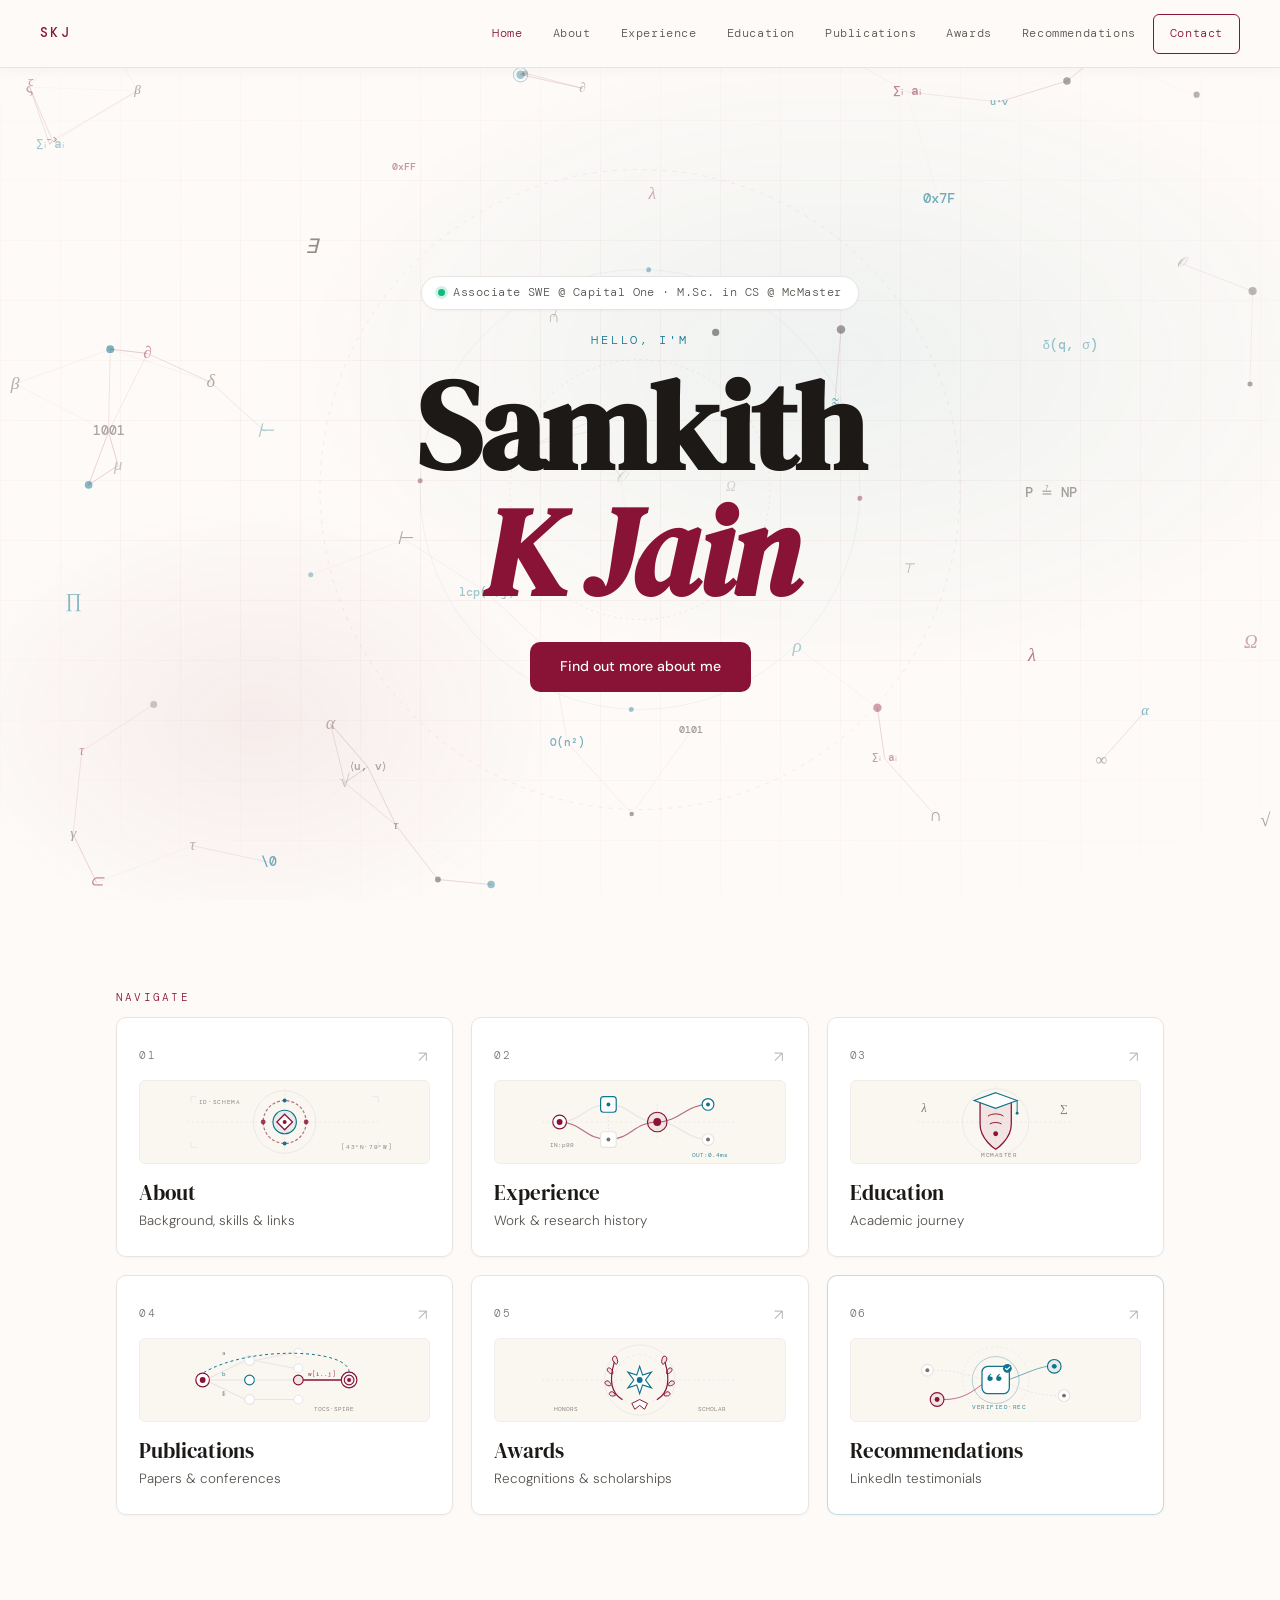
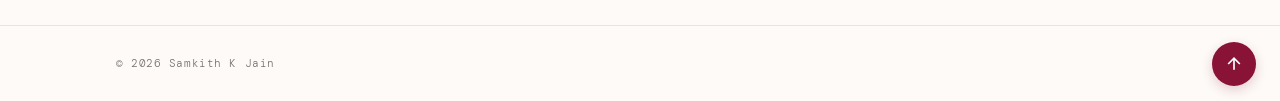
==== commit e33c5fbf: "feat: add SEO metadata, structured data, and image lazy loading across pages" ====
--- a/index.html
+++ b/index.html
@@ -1,295 +1,290 @@
 <!DOCTYPE html>
+
 <html lang="en">
-
 <head>
-  <meta charset="UTF-8" />
-  <meta name="viewport" content="width=device-width, initial-scale=1.0" />
-  <title>Samkith K Jain</title>
-  <meta name="description"
-    content="Samkith K Jain is a software engineer and computer science researcher working across algorithms, distributed systems, and AI." />
-  <meta name="author" content="Samkith K Jain" />
-  <meta property="og:title" content="Samkith K Jain" />
-  <meta property="og:description"
-    content="Software engineer and computer science researcher working across algorithms, distributed systems, and AI." />
-  <meta property="og:site_name" content="Samkith K Jain" />
-  <meta property="og:type" content="website" />
-  <meta name="twitter:card" content="summary" />
-  <meta name="twitter:title" content="Samkith K Jain" />
-  <meta name="twitter:description"
-    content="Software engineer and computer science researcher working across algorithms, distributed systems, and AI." />
-  <link rel="stylesheet" href="css/style.css" />
-  <link rel="stylesheet" href="css/home.css" />
-  <link rel="icon" type="image/svg+xml" href="assets/favicon.svg" />
-  <link rel="manifest" href="manifest.json" />
-  <meta name="theme-color" content="#881337" />
-  <meta name="mobile-web-app-capable" content="yes" />
-  <meta name="apple-mobile-web-app-capable" content="yes" />
-  <meta name="apple-mobile-web-app-title" content="Samkith K Jain" />
-</head>
-
+<meta charset="utf-8"/>
+<meta content="width=device-width, initial-scale=1.0" name="viewport"/>
+<title>Samkith K Jain</title>
+<meta content="Samkith K Jain is a software engineer and computer science researcher working across algorithms, distributed systems, and AI." name="description"/>
+<meta content="Samkith K Jain" name="author"/>
+<meta content="Samkith K Jain" property="og:title"/>
+<meta content="Software engineer and computer science researcher working across algorithms, distributed systems, and AI." property="og:description"/>
+<meta content="Samkith K Jain" property="og:site_name"/>
+<meta content="website" property="og:type"/>
+<meta content="summary" name="twitter:card"/>
+<meta content="Samkith K Jain" name="twitter:title"/>
+<meta content="Software engineer and computer science researcher working across algorithms, distributed systems, and AI." name="twitter:description"/>
+<link href="css/style.css" rel="stylesheet"/>
+<link href="css/home.css" rel="stylesheet"/>
+<link href="assets/favicon.svg" rel="icon" type="image/svg+xml"/>
+<link href="manifest.json" rel="manifest"/>
+<meta content="#881337" name="theme-color"/>
+<meta content="yes" name="mobile-web-app-capable"/>
+<meta content="yes" name="apple-mobile-web-app-capable"/>
+<meta content="Samkith K Jain" name="apple-mobile-web-app-title"/>
+<meta content="https://samkithkjain.github.io/images/og-image.png" property="og:image"/><script type="application/ld+json">
+                {
+                  "@context": "https://schema.org",
+                  "@type": "Person",
+                  "name": "Samkith K Jain",
+                  "url": "https://samkithkjain.github.io",
+                  "jobTitle": "Software Engineer",
+                  "sameAs": [
+                    "https://www.linkedin.com/in/samkith-jain/",
+                    "https://github.com/samkithkjain"
+                  ]
+                }
+                </script></head>
 <body class="home-page">
-  <a class="skip-link" href="#main-content">Skip to content</a>
-
-  <!-- LIVE FULL-PAGE BACKGROUND CANVAS -->
-  <canvas id="math-canvas" class="math-canvas" aria-hidden="true"></canvas>
-
-  <!-- NAV -->
-  <nav id="navbar" class="solid" aria-label="Primary navigation">
-    <a href="index.html" class="nav-logo">SKJ</a>
-    <ul class="nav-links" id="nav-links">
-      <li><a href="index.html" class="active" aria-current="page">Home</a></li>
-      <li><a href="pages/about.html">About</a></li>
-      <li><a href="pages/experience.html">Experience</a></li>
-      <li><a href="pages/education.html">Education</a></li>
-      <li><a href="pages/publications.html">Publications</a></li>
-      <li><a href="pages/awards.html">Awards</a></li>
-      <li><a href="pages/recommendations.html">Recommendations</a></li>
-      <li><a href="pages/contact.html" class="nav-cta">Contact</a></li>
-    </ul>
-    <button class="hamburger" id="hamburger" aria-label="Menu" aria-expanded="false" aria-controls="nav-links">
-      <span></span><span></span><span></span>
-    </button>
-  </nav>
-
-  <!-- HERO -->
-  <main id="main-content">
-    <section id="hero">
-      <div class="hero-bg">
-        <div class="grid-overlay"></div>
-      </div>
-      <div class="hero-content">
-        <div class="hero-status">
-          <span class="status-dot"></span>
-          <span>Associate SWE @ Capital One · M.Sc. in CS @ McMaster</span>
-        </div>
-        <p class="hero-eyebrow">Hello, I'm</p>
-        <h1 class="hero-name">Samkith<br /><em>K Jain</em></h1>
-        <div class="hero-actions">
-          <a href="pages/about.html" class="btn-primary">Find out more about me</a>
-        </div>
-      </div>
-      <div class="scroll-wrapper">
-        <div class="hero-scroll-hint">scroll</div>
-      </div>
-    </section>
-
-    <!-- QUICK NAV CARDS -->
-    <section id="quick-nav">
-      <div class="container">
-        <p class="section-label">Navigate</p>
-        <div class="qnav-grid">
-
-          <a href="pages/about.html" class="qnav-card">
-            <div class="qnav-card-head">
-              <span class="qnav-num">01</span>
-              <span class="qnav-arrow">↗</span>
-            </div>
-            <div class="qnav-graphic" aria-hidden="true">
-              <svg viewBox="0 0 240 84" fill="none" xmlns="http://www.w3.org/2000/svg">
-                <line x1="20" y1="42" x2="220" y2="42" stroke="var(--border)" stroke-width="0.75" stroke-dasharray="2 3"/>
-                <line x1="120" y1="8" x2="120" y2="76" stroke="var(--border)" stroke-width="0.75" stroke-dasharray="2 3"/>
-                <path d="M24 16h6M24 16v6 M216 16h-6M216 16v6 M24 68h6M24 68v-6 M216 68h-6M216 68v-6" stroke="var(--border)" stroke-width="0.75"/>
-                <circle cx="120" cy="42" r="32" stroke="var(--border)" stroke-width="0.85"/>
-                <circle cx="120" cy="42" r="22" stroke="var(--accent)" stroke-width="1.2" stroke-dasharray="3 2" opacity="0.6"/>
-                <circle cx="120" cy="42" r="12" stroke="var(--teal)" stroke-width="1.2" fill="var(--teal-soft)"/>
-                <polygon points="120,34 128,42 120,50 112,42" stroke="var(--accent)" stroke-width="1.3" fill="#ffffff"/>
-                <circle cx="120" cy="42" r="2" fill="var(--accent)"/>
-                <text x="32" y="24" font-family="var(--font-mono)" font-size="6.5" fill="var(--text-dim)" letter-spacing="0.1em">ID·SCHEMA</text>
-                <text x="178" y="70" font-family="var(--font-mono)" font-size="6.5" fill="var(--text-dim)" letter-spacing="0.1em">[43°N·79°W]</text>
-                <circle cx="98" cy="42" r="2.5" fill="var(--accent)" opacity="0.8"/>
-                <circle cx="142" cy="42" r="2.5" fill="var(--accent)" opacity="0.8"/>
-                <circle cx="120" cy="20" r="2" fill="var(--teal)"/>
-                <circle cx="120" cy="64" r="2" fill="var(--teal)"/>
-              </svg>
-            </div>
-            <div class="qnav-card-body">
-              <h3>About</h3>
-              <p>Background, skills &amp; links</p>
-            </div>
-          </a>
-
-          <a href="pages/experience.html" class="qnav-card">
-            <div class="qnav-card-head">
-              <span class="qnav-num">02</span>
-              <span class="qnav-arrow">↗</span>
-            </div>
-            <div class="qnav-graphic" aria-hidden="true">
-              <svg viewBox="0 0 240 84" fill="none" xmlns="http://www.w3.org/2000/svg">
-                <line x1="20" y1="42" x2="220" y2="42" stroke="var(--border)" stroke-width="0.75" stroke-dasharray="2 3"/>
-                <path d="M38 42 C 60 42, 65 24, 88 24 C 110 24, 115 42, 138 42 C 160 42, 168 60, 190 60" stroke="var(--border)" stroke-width="1.2"/>
-                <path d="M38 42 C 60 42, 65 60, 88 60 C 110 60, 115 42, 138 42 C 160 42, 168 24, 190 24" stroke="var(--accent)" stroke-width="1.2" opacity="0.6"/>
-                <path d="M88 24 L 88 60 M138 24 L 138 60" stroke="var(--border)" stroke-width="0.75" stroke-dasharray="2 2"/>
-                <circle cx="38" cy="42" r="7" stroke="var(--accent)" stroke-width="1.2" fill="#ffffff"/>
-                <circle cx="38" cy="42" r="3" fill="var(--accent)"/>
-                <rect x="80" y="16" width="16" height="16" rx="3" stroke="var(--teal)" stroke-width="1.2" fill="#ffffff"/>
-                <circle cx="88" cy="24" r="2" fill="var(--teal)"/>
-                <rect x="80" y="52" width="16" height="16" rx="3" stroke="var(--border)" stroke-width="1.2" fill="#ffffff"/>
-                <circle cx="88" cy="60" r="2" fill="var(--text-dim)"/>
-                <circle cx="138" cy="42" r="10" stroke="var(--accent)" stroke-width="1.2" fill="var(--accent-soft)"/>
-                <circle cx="138" cy="42" r="4" fill="var(--accent)"/>
-                <circle cx="190" cy="24" r="6" stroke="var(--teal)" stroke-width="1.2" fill="#ffffff"/>
-                <circle cx="190" cy="24" r="2" fill="var(--teal)"/>
-                <circle cx="190" cy="60" r="6" stroke="var(--border)" stroke-width="1.2" fill="#ffffff"/>
-                <circle cx="190" cy="60" r="2" fill="var(--text-dim)"/>
-                <text x="28" y="68" font-family="var(--font-mono)" font-size="6.5" fill="var(--text-dim)">IN:p99</text>
-                <text x="174" y="78" font-family="var(--font-mono)" font-size="6.5" fill="var(--teal)">OUT:0.4ms</text>
-              </svg>
-            </div>
-            <div class="qnav-card-body">
-              <h3>Experience</h3>
-              <p>Work &amp; research history</p>
-            </div>
-          </a>
-
-          <a href="pages/education.html" class="qnav-card">
-            <div class="qnav-card-head">
-              <span class="qnav-num">03</span>
-              <span class="qnav-arrow">↗</span>
-            </div>
-            <div class="qnav-graphic" aria-hidden="true">
-              <svg viewBox="0 0 240 84" fill="none" xmlns="http://www.w3.org/2000/svg">
-                <line x1="120" y1="6" x2="120" y2="78" stroke="var(--border)" stroke-width="0.75" stroke-dasharray="2 3"/>
-                <line x1="40" y1="42" x2="200" y2="42" stroke="var(--border)" stroke-width="0.75" stroke-dasharray="2 3"/>
-                <circle cx="120" cy="42" r="34" stroke="var(--border)" stroke-width="0.75"/>
-                <path d="M104 22 h32 v22 c0 16 -16 26 -16 26 c0 0 -16 -10 -16 -26 Z" stroke="var(--accent)" stroke-width="1.3" fill="var(--accent-soft)"/>
-                <polygon points="120,12 142,20 120,28 98,20" stroke="var(--teal)" stroke-width="1.2" fill="#ffffff"/>
-                <path d="M142 20 v12" stroke="var(--teal)" stroke-width="1" stroke-linecap="round"/>
-                <circle cx="142" cy="33" r="1.5" fill="var(--teal)"/>
-                <path d="M112 36 c4 -3, 12 -3, 16 0" stroke="var(--accent)" stroke-width="1"/>
-                <path d="M114 44 c3 -2, 9 -2, 12 0" stroke="var(--accent)" stroke-width="1"/>
-                <circle cx="120" cy="54" r="2.5" fill="var(--accent)"/>
-                <text x="44" y="32" font-family="var(--font-serif)" font-style="italic" font-size="12" fill="var(--text-dim)">λ</text>
-                <text x="186" y="32" font-family="var(--font-serif)" font-style="italic" font-size="11" fill="var(--text-dim)">∑</text>
-                <text x="105" y="78" font-family="var(--font-mono)" font-size="6.5" fill="var(--text-dim)" letter-spacing="0.08em">MCMASTER</text>
-              </svg>
-            </div>
-            <div class="qnav-card-body">
-              <h3>Education</h3>
-              <p>Academic journey</p>
-            </div>
-          </a>
-
-          <a href="pages/publications.html" class="qnav-card">
-            <div class="qnav-card-head">
-              <span class="qnav-num">04</span>
-              <span class="qnav-arrow">↗</span>
-            </div>
-            <div class="qnav-graphic" aria-hidden="true">
-              <svg viewBox="0 0 240 84" fill="none" xmlns="http://www.w3.org/2000/svg">
-                <circle cx="36" cy="42" r="7" stroke="var(--accent)" stroke-width="1.3" fill="#ffffff"/>
-                <circle cx="36" cy="42" r="3" fill="var(--accent)"/>
-                <path d="M43 40 L 80 22 M43 42 L 80 42 M43 44 L 80 62" stroke="var(--border)" stroke-width="1.2"/>
-                <circle cx="84" cy="22" r="5" stroke="var(--border)" stroke-width="1.2" fill="#ffffff"/>
-                <circle cx="84" cy="42" r="5" stroke="var(--teal)" stroke-width="1.2" fill="#ffffff"/>
-                <circle cx="84" cy="62" r="5" stroke="var(--border)" stroke-width="1.2" fill="#ffffff"/>
-                <path d="M89 22 L 130 14 M89 22 L 130 30 M89 42 L 130 42 M89 62 L 130 62" stroke="var(--border)" stroke-width="1"/>
-                <circle cx="134" cy="14" r="4.5" stroke="var(--border)" stroke-width="1" fill="#ffffff"/>
-                <circle cx="134" cy="30" r="4.5" stroke="var(--border)" stroke-width="1" fill="#ffffff"/>
-                <circle cx="134" cy="42" r="5" stroke="var(--accent)" stroke-width="1.2" fill="var(--accent-soft)"/>
-                <circle cx="134" cy="62" r="4.5" stroke="var(--border)" stroke-width="1" fill="#ffffff"/>
-                <path d="M139 42 L 178 42" stroke="var(--accent)" stroke-width="1.3"/>
-                <circle cx="186" cy="42" r="8" stroke="var(--accent)" stroke-width="1.2" fill="#ffffff"/>
-                <circle cx="186" cy="42" r="5" stroke="var(--accent)" stroke-width="1.2" fill="var(--accent-soft)"/>
-                <circle cx="186" cy="42" r="2" fill="var(--accent)"/>
-                <path d="M186 34 C 186 10, 84 6, 36 35" stroke="var(--teal)" stroke-width="1" stroke-dasharray="3 3"/>
-                <text x="56" y="16" font-family="var(--font-mono)" font-size="6.5" fill="var(--text-dim)">a</text>
-                <text x="56" y="38" font-family="var(--font-mono)" font-size="6.5" fill="var(--teal)">b</text>
-                <text x="56" y="58" font-family="var(--font-mono)" font-size="6.5" fill="var(--text-dim)">$</text>
-                <text x="144" y="38" font-family="var(--font-mono)" font-size="6.5" fill="var(--accent)">w[i..j]</text>
-                <text x="150" y="74" font-family="var(--font-mono)" font-size="6.5" fill="var(--text-dim)">TOCS·SPIRE</text>
-              </svg>
-            </div>
-            <div class="qnav-card-body">
-              <h3>Publications</h3>
-              <p>Papers &amp; conferences</p>
-            </div>
-          </a>
-
-          <a href="pages/awards.html" class="qnav-card">
-            <div class="qnav-card-head">
-              <span class="qnav-num">05</span>
-              <span class="qnav-arrow">↗</span>
-            </div>
-            <div class="qnav-graphic" aria-hidden="true">
-              <svg viewBox="0 0 240 84" fill="none" xmlns="http://www.w3.org/2000/svg">
-                <line x1="20" y1="42" x2="220" y2="42" stroke="var(--border)" stroke-width="0.75" stroke-dasharray="2 3"/>
-                <circle cx="120" cy="42" r="36" stroke="var(--border)" stroke-width="0.75"/>
-                <circle cx="120" cy="42" r="26" stroke="var(--border)" stroke-width="0.75" stroke-dasharray="3 3"/>
-                <path d="M102 62 C 92 56, 88 44, 94 24" stroke="var(--accent)" stroke-width="1.2" stroke-linecap="round"/>
-                <path d="M96 26 C 90 22, 92 16, 96 18 C 98 22, 98 25, 96 26 Z" stroke="var(--accent)" stroke-width="1" fill="var(--accent-soft)"/>
-                <path d="M92 36 C 85 34, 86 28, 90 30 C 93 33, 93 35, 92 36 Z" stroke="var(--accent)" stroke-width="1" fill="var(--accent-soft)"/>
-                <path d="M90 48 C 83 48, 83 42, 88 43 C 91 46, 91 47, 90 48 Z" stroke="var(--accent)" stroke-width="1" fill="var(--accent-soft)"/>
-                <path d="M95 58 C 88 60, 87 54, 92 54 C 95 56, 95 57, 95 58 Z" stroke="var(--accent)" stroke-width="1" fill="var(--accent-soft)"/>
-                <path d="M138 62 C 148 56, 152 44, 146 24" stroke="var(--accent)" stroke-width="1.2" stroke-linecap="round"/>
-                <path d="M144 26 C 150 22, 148 16, 144 18 C 142 22, 142 25, 144 26 Z" stroke="var(--accent)" stroke-width="1" fill="var(--accent-soft)"/>
-                <path d="M148 36 C 155 34, 154 28, 150 30 C 147 33, 147 35, 148 36 Z" stroke="var(--accent)" stroke-width="1" fill="var(--accent-soft)"/>
-                <path d="M150 48 C 157 48, 157 42, 152 43 C 149 46, 149 47, 150 48 Z" stroke="var(--accent)" stroke-width="1" fill="var(--accent-soft)"/>
-                <path d="M145 58 C 152 60, 153 54, 148 54 C 145 56, 145 57, 145 58 Z" stroke="var(--accent)" stroke-width="1" fill="var(--accent-soft)"/>
-                <polygon points="120,28 123,37 132,34 126,42 132,50 123,47 120,56 117,47 108,50 114,42 108,34 117,37" stroke="var(--teal)" stroke-width="1.2" fill="#ffffff"/>
-                <circle cx="120" cy="42" r="3" fill="var(--teal)"/>
-                <path d="M112 66 L 120 62 L 128 66 L 125 72 L 120 68 L 115 72 Z" stroke="var(--accent)" stroke-width="1" fill="#ffffff"/>
-                <text x="32" y="74" font-family="var(--font-mono)" font-size="6.5" fill="var(--text-dim)">HONORS</text>
-                <text x="180" y="74" font-family="var(--font-mono)" font-size="6.5" fill="var(--text-dim)">SCHOLAR</text>
-              </svg>
-            </div>
-            <div class="qnav-card-body">
-              <h3>Awards</h3>
-              <p>Recognitions &amp; scholarships</p>
-            </div>
-          </a>
-
-          <a href="pages/recommendations.html" class="qnav-card qnav-card--accent">
-            <div class="qnav-card-head">
-              <span class="qnav-num">06</span>
-              <span class="qnav-arrow">↗</span>
-            </div>
-            <div class="qnav-graphic" aria-hidden="true">
-              <svg viewBox="0 0 240 84" fill="none" xmlns="http://www.w3.org/2000/svg">
-                <circle cx="120" cy="42" r="34" stroke="var(--border)" stroke-width="0.75" stroke-dasharray="2 3"/>
-                <circle cx="120" cy="42" r="24" stroke="var(--teal)" stroke-width="1" opacity="0.3"/>
-                <circle cx="50" cy="32" r="6" stroke="var(--border)" stroke-width="1.2" fill="#ffffff"/>
-                <circle cx="50" cy="32" r="2" fill="var(--text-dim)"/>
-                <circle cx="60" cy="62" r="7" stroke="var(--accent)" stroke-width="1.2" fill="var(--accent-soft)"/>
-                <circle cx="60" cy="62" r="2.5" fill="var(--accent)"/>
-                <circle cx="180" cy="28" r="7" stroke="var(--teal)" stroke-width="1.2" fill="var(--teal-soft)"/>
-                <circle cx="180" cy="28" r="2.5" fill="var(--teal)"/>
-                <circle cx="190" cy="58" r="6" stroke="var(--border)" stroke-width="1.2" fill="#ffffff"/>
-                <circle cx="190" cy="58" r="2" fill="var(--text-dim)"/>
-                <path d="M56 32 C 80 32, 95 38, 108 42" stroke="var(--border)" stroke-width="1" stroke-dasharray="2 2"/>
-                <path d="M67 62 C 90 62, 100 50, 110 44" stroke="var(--accent)" stroke-width="1" opacity="0.6"/>
-                <path d="M132 42 C 145 38, 160 30, 173 28" stroke="var(--teal)" stroke-width="1" opacity="0.6"/>
-                <path d="M130 44 C 145 52, 165 58, 184 58" stroke="var(--border)" stroke-width="1" stroke-dasharray="2 2"/>
-                <rect x="106" y="28" width="28" height="28" rx="6" stroke="var(--teal)" stroke-width="1.3" fill="#ffffff"/>
-                <path d="M114 43 c-1.5 0 -2.5 -1 -2.5 -2.5 c0 -2 1.5 -4 3.5 -5 l0.8 0.6 c-1.2 0.8 -1.8 1.8 -1.8 2.6 c0.3 -0.1 0.7 -0.2 1 -0.2 c1.2 0 2 0.8 2 2 c0 1.5 -1.2 2.5 -3 2.5 Z" fill="var(--teal)"/>
-                <path d="M123 43 c-1.5 0 -2.5 -1 -2.5 -2.5 c0 -2 1.5 -4 3.5 -5 l0.8 0.6 c-1.2 0.8 -1.8 1.8 -1.8 2.6 c0.3 -0.1 0.7 -0.2 1 -0.2 c1.2 0 2 0.8 2 2 c0 1.5 -1.2 2.5 -3 2.5 Z" fill="var(--teal)"/>
-                <circle cx="132" cy="30" r="4.5" fill="var(--teal)"/>
-                <path d="M130 30 l1.5 1.5 l3 -3" stroke="#ffffff" stroke-width="1.1" stroke-linecap="round" stroke-linejoin="round"/>
-                <text x="96" y="72" font-family="var(--font-mono)" font-size="6.5" fill="var(--teal)" letter-spacing="0.08em">VERIFIED·REC</text>
-              </svg>
-            </div>
-            <div class="qnav-card-body">
-              <h3>Recommendations</h3>
-              <p>LinkedIn testimonials</p>
-            </div>
-          </a>
-
-        </div>
-      </div>
-    </section>
-  </main>
-
-  <!-- FOOTER -->
-  <footer>
-    <div class="container">
-      <div class="footer-inner">
-        <p>© <span id="year"></span> Samkith K Jain</p>
-      </div>
-    </div>
-  </footer>
-
-  <script src="js/shared.js"></script>
-  <script src="js/math-bg.js"></script>
-  <script>
+<a class="skip-link" href="#main-content">Skip to content</a>
+<!-- LIVE FULL-PAGE BACKGROUND CANVAS -->
+<canvas aria-hidden="true" class="math-canvas" id="math-canvas"></canvas>
+<!-- NAV -->
+<nav aria-label="Primary navigation" class="solid" id="navbar">
+<a class="nav-logo" href="index.html">SKJ</a>
+<ul class="nav-links" id="nav-links">
+<li><a aria-current="page" class="active" href="index.html">Home</a></li>
+<li><a href="pages/about.html">About</a></li>
+<li><a href="pages/experience.html">Experience</a></li>
+<li><a href="pages/education.html">Education</a></li>
+<li><a href="pages/publications.html">Publications</a></li>
+<li><a href="pages/awards.html">Awards</a></li>
+<li><a href="pages/recommendations.html">Recommendations</a></li>
+<li><a class="nav-cta" href="pages/contact.html">Contact</a></li>
+</ul>
+<button aria-controls="nav-links" aria-expanded="false" aria-label="Menu" class="hamburger" id="hamburger">
+<span></span><span></span><span></span>
+</button>
+</nav>
+<!-- HERO -->
+<main id="main-content">
+<section id="hero">
+<div class="hero-bg">
+<div class="grid-overlay"></div>
+</div>
+<div class="hero-content">
+<div class="hero-status">
+<span class="status-dot"></span>
+<span>Associate SWE @ Capital One · M.Sc. in CS @ McMaster</span>
+</div>
+<p class="hero-eyebrow">Hello, I'm</p>
+<h1 class="hero-name">Samkith<br/><em>K Jain</em></h1>
+<div class="hero-actions">
+<a class="btn-primary" href="pages/about.html">Find out more about me</a>
+</div>
+</div>
+<div class="scroll-wrapper">
+<div class="hero-scroll-hint">scroll</div>
+</div>
+</section>
+<!-- QUICK NAV CARDS -->
+<section id="quick-nav">
+<div class="container">
+<p class="section-label">Navigate</p>
+<div class="qnav-grid">
+<a class="qnav-card" href="pages/about.html">
+<div class="qnav-card-head">
+<span class="qnav-num">01</span>
+<span class="qnav-arrow">↗</span>
+</div>
+<div aria-hidden="true" class="qnav-graphic">
+<svg fill="none" viewbox="0 0 240 84" xmlns="http://www.w3.org/2000/svg">
+<line stroke="var(--border)" stroke-dasharray="2 3" stroke-width="0.75" x1="20" x2="220" y1="42" y2="42"></line>
+<line stroke="var(--border)" stroke-dasharray="2 3" stroke-width="0.75" x1="120" x2="120" y1="8" y2="76"></line>
+<path d="M24 16h6M24 16v6 M216 16h-6M216 16v6 M24 68h6M24 68v-6 M216 68h-6M216 68v-6" stroke="var(--border)" stroke-width="0.75"></path>
+<circle cx="120" cy="42" r="32" stroke="var(--border)" stroke-width="0.85"></circle>
+<circle cx="120" cy="42" opacity="0.6" r="22" stroke="var(--accent)" stroke-dasharray="3 2" stroke-width="1.2"></circle>
+<circle cx="120" cy="42" fill="var(--teal-soft)" r="12" stroke="var(--teal)" stroke-width="1.2"></circle>
+<polygon fill="#ffffff" points="120,34 128,42 120,50 112,42" stroke="var(--accent)" stroke-width="1.3"></polygon>
+<circle cx="120" cy="42" fill="var(--accent)" r="2"></circle>
+<text fill="var(--text-dim)" font-family="var(--font-mono)" font-size="6.5" letter-spacing="0.1em" x="32" y="24">ID·SCHEMA</text>
+<text fill="var(--text-dim)" font-family="var(--font-mono)" font-size="6.5" letter-spacing="0.1em" x="178" y="70">[43°N·79°W]</text>
+<circle cx="98" cy="42" fill="var(--accent)" opacity="0.8" r="2.5"></circle>
+<circle cx="142" cy="42" fill="var(--accent)" opacity="0.8" r="2.5"></circle>
+<circle cx="120" cy="20" fill="var(--teal)" r="2"></circle>
+<circle cx="120" cy="64" fill="var(--teal)" r="2"></circle>
+</svg>
+</div>
+<div class="qnav-card-body">
+<h3>About</h3>
+<p>Background, skills &amp; links</p>
+</div>
+</a>
+<a class="qnav-card" href="pages/experience.html">
+<div class="qnav-card-head">
+<span class="qnav-num">02</span>
+<span class="qnav-arrow">↗</span>
+</div>
+<div aria-hidden="true" class="qnav-graphic">
+<svg fill="none" viewbox="0 0 240 84" xmlns="http://www.w3.org/2000/svg">
+<line stroke="var(--border)" stroke-dasharray="2 3" stroke-width="0.75" x1="20" x2="220" y1="42" y2="42"></line>
+<path d="M38 42 C 60 42, 65 24, 88 24 C 110 24, 115 42, 138 42 C 160 42, 168 60, 190 60" stroke="var(--border)" stroke-width="1.2"></path>
+<path d="M38 42 C 60 42, 65 60, 88 60 C 110 60, 115 42, 138 42 C 160 42, 168 24, 190 24" opacity="0.6" stroke="var(--accent)" stroke-width="1.2"></path>
+<path d="M88 24 L 88 60 M138 24 L 138 60" stroke="var(--border)" stroke-dasharray="2 2" stroke-width="0.75"></path>
+<circle cx="38" cy="42" fill="#ffffff" r="7" stroke="var(--accent)" stroke-width="1.2"></circle>
+<circle cx="38" cy="42" fill="var(--accent)" r="3"></circle>
+<rect fill="#ffffff" height="16" rx="3" stroke="var(--teal)" stroke-width="1.2" width="16" x="80" y="16"></rect>
+<circle cx="88" cy="24" fill="var(--teal)" r="2"></circle>
+<rect fill="#ffffff" height="16" rx="3" stroke="var(--border)" stroke-width="1.2" width="16" x="80" y="52"></rect>
+<circle cx="88" cy="60" fill="var(--text-dim)" r="2"></circle>
+<circle cx="138" cy="42" fill="var(--accent-soft)" r="10" stroke="var(--accent)" stroke-width="1.2"></circle>
+<circle cx="138" cy="42" fill="var(--accent)" r="4"></circle>
+<circle cx="190" cy="24" fill="#ffffff" r="6" stroke="var(--teal)" stroke-width="1.2"></circle>
+<circle cx="190" cy="24" fill="var(--teal)" r="2"></circle>
+<circle cx="190" cy="60" fill="#ffffff" r="6" stroke="var(--border)" stroke-width="1.2"></circle>
+<circle cx="190" cy="60" fill="var(--text-dim)" r="2"></circle>
+<text fill="var(--text-dim)" font-family="var(--font-mono)" font-size="6.5" x="28" y="68">IN:p99</text>
+<text fill="var(--teal)" font-family="var(--font-mono)" font-size="6.5" x="174" y="78">OUT:0.4ms</text>
+</svg>
+</div>
+<div class="qnav-card-body">
+<h3>Experience</h3>
+<p>Work &amp; research history</p>
+</div>
+</a>
+<a class="qnav-card" href="pages/education.html">
+<div class="qnav-card-head">
+<span class="qnav-num">03</span>
+<span class="qnav-arrow">↗</span>
+</div>
+<div aria-hidden="true" class="qnav-graphic">
+<svg fill="none" viewbox="0 0 240 84" xmlns="http://www.w3.org/2000/svg">
+<line stroke="var(--border)" stroke-dasharray="2 3" stroke-width="0.75" x1="120" x2="120" y1="6" y2="78"></line>
+<line stroke="var(--border)" stroke-dasharray="2 3" stroke-width="0.75" x1="40" x2="200" y1="42" y2="42"></line>
+<circle cx="120" cy="42" r="34" stroke="var(--border)" stroke-width="0.75"></circle>
+<path d="M104 22 h32 v22 c0 16 -16 26 -16 26 c0 0 -16 -10 -16 -26 Z" fill="var(--accent-soft)" stroke="var(--accent)" stroke-width="1.3"></path>
+<polygon fill="#ffffff" points="120,12 142,20 120,28 98,20" stroke="var(--teal)" stroke-width="1.2"></polygon>
+<path d="M142 20 v12" stroke="var(--teal)" stroke-linecap="round" stroke-width="1"></path>
+<circle cx="142" cy="33" fill="var(--teal)" r="1.5"></circle>
+<path d="M112 36 c4 -3, 12 -3, 16 0" stroke="var(--accent)" stroke-width="1"></path>
+<path d="M114 44 c3 -2, 9 -2, 12 0" stroke="var(--accent)" stroke-width="1"></path>
+<circle cx="120" cy="54" fill="var(--accent)" r="2.5"></circle>
+<text fill="var(--text-dim)" font-family="var(--font-serif)" font-size="12" font-style="italic" x="44" y="32">λ</text>
+<text fill="var(--text-dim)" font-family="var(--font-serif)" font-size="11" font-style="italic" x="186" y="32">∑</text>
+<text fill="var(--text-dim)" font-family="var(--font-mono)" font-size="6.5" letter-spacing="0.08em" x="105" y="78">MCMASTER</text>
+</svg>
+</div>
+<div class="qnav-card-body">
+<h3>Education</h3>
+<p>Academic journey</p>
+</div>
+</a>
+<a class="qnav-card" href="pages/publications.html">
+<div class="qnav-card-head">
+<span class="qnav-num">04</span>
+<span class="qnav-arrow">↗</span>
+</div>
+<div aria-hidden="true" class="qnav-graphic">
+<svg fill="none" viewbox="0 0 240 84" xmlns="http://www.w3.org/2000/svg">
+<circle cx="36" cy="42" fill="#ffffff" r="7" stroke="var(--accent)" stroke-width="1.3"></circle>
+<circle cx="36" cy="42" fill="var(--accent)" r="3"></circle>
+<path d="M43 40 L 80 22 M43 42 L 80 42 M43 44 L 80 62" stroke="var(--border)" stroke-width="1.2"></path>
+<circle cx="84" cy="22" fill="#ffffff" r="5" stroke="var(--border)" stroke-width="1.2"></circle>
+<circle cx="84" cy="42" fill="#ffffff" r="5" stroke="var(--teal)" stroke-width="1.2"></circle>
+<circle cx="84" cy="62" fill="#ffffff" r="5" stroke="var(--border)" stroke-width="1.2"></circle>
+<path d="M89 22 L 130 14 M89 22 L 130 30 M89 42 L 130 42 M89 62 L 130 62" stroke="var(--border)" stroke-width="1"></path>
+<circle cx="134" cy="14" fill="#ffffff" r="4.5" stroke="var(--border)" stroke-width="1"></circle>
+<circle cx="134" cy="30" fill="#ffffff" r="4.5" stroke="var(--border)" stroke-width="1"></circle>
+<circle cx="134" cy="42" fill="var(--accent-soft)" r="5" stroke="var(--accent)" stroke-width="1.2"></circle>
+<circle cx="134" cy="62" fill="#ffffff" r="4.5" stroke="var(--border)" stroke-width="1"></circle>
+<path d="M139 42 L 178 42" stroke="var(--accent)" stroke-width="1.3"></path>
+<circle cx="186" cy="42" fill="#ffffff" r="8" stroke="var(--accent)" stroke-width="1.2"></circle>
+<circle cx="186" cy="42" fill="var(--accent-soft)" r="5" stroke="var(--accent)" stroke-width="1.2"></circle>
+<circle cx="186" cy="42" fill="var(--accent)" r="2"></circle>
+<path d="M186 34 C 186 10, 84 6, 36 35" stroke="var(--teal)" stroke-dasharray="3 3" stroke-width="1"></path>
+<text fill="var(--text-dim)" font-family="var(--font-mono)" font-size="6.5" x="56" y="16">a</text>
+<text fill="var(--teal)" font-family="var(--font-mono)" font-size="6.5" x="56" y="38">b</text>
+<text fill="var(--text-dim)" font-family="var(--font-mono)" font-size="6.5" x="56" y="58">$</text>
+<text fill="var(--accent)" font-family="var(--font-mono)" font-size="6.5" x="144" y="38">w[i..j]</text>
+<text fill="var(--text-dim)" font-family="var(--font-mono)" font-size="6.5" x="150" y="74">TOCS·SPIRE</text>
+</svg>
+</div>
+<div class="qnav-card-body">
+<h3>Publications</h3>
+<p>Papers &amp; conferences</p>
+</div>
+</a>
+<a class="qnav-card" href="pages/awards.html">
+<div class="qnav-card-head">
+<span class="qnav-num">05</span>
+<span class="qnav-arrow">↗</span>
+</div>
+<div aria-hidden="true" class="qnav-graphic">
+<svg fill="none" viewbox="0 0 240 84" xmlns="http://www.w3.org/2000/svg">
+<line stroke="var(--border)" stroke-dasharray="2 3" stroke-width="0.75" x1="20" x2="220" y1="42" y2="42"></line>
+<circle cx="120" cy="42" r="36" stroke="var(--border)" stroke-width="0.75"></circle>
+<circle cx="120" cy="42" r="26" stroke="var(--border)" stroke-dasharray="3 3" stroke-width="0.75"></circle>
+<path d="M102 62 C 92 56, 88 44, 94 24" stroke="var(--accent)" stroke-linecap="round" stroke-width="1.2"></path>
+<path d="M96 26 C 90 22, 92 16, 96 18 C 98 22, 98 25, 96 26 Z" fill="var(--accent-soft)" stroke="var(--accent)" stroke-width="1"></path>
+<path d="M92 36 C 85 34, 86 28, 90 30 C 93 33, 93 35, 92 36 Z" fill="var(--accent-soft)" stroke="var(--accent)" stroke-width="1"></path>
+<path d="M90 48 C 83 48, 83 42, 88 43 C 91 46, 91 47, 90 48 Z" fill="var(--accent-soft)" stroke="var(--accent)" stroke-width="1"></path>
+<path d="M95 58 C 88 60, 87 54, 92 54 C 95 56, 95 57, 95 58 Z" fill="var(--accent-soft)" stroke="var(--accent)" stroke-width="1"></path>
+<path d="M138 62 C 148 56, 152 44, 146 24" stroke="var(--accent)" stroke-linecap="round" stroke-width="1.2"></path>
+<path d="M144 26 C 150 22, 148 16, 144 18 C 142 22, 142 25, 144 26 Z" fill="var(--accent-soft)" stroke="var(--accent)" stroke-width="1"></path>
+<path d="M148 36 C 155 34, 154 28, 150 30 C 147 33, 147 35, 148 36 Z" fill="var(--accent-soft)" stroke="var(--accent)" stroke-width="1"></path>
+<path d="M150 48 C 157 48, 157 42, 152 43 C 149 46, 149 47, 150 48 Z" fill="var(--accent-soft)" stroke="var(--accent)" stroke-width="1"></path>
+<path d="M145 58 C 152 60, 153 54, 148 54 C 145 56, 145 57, 145 58 Z" fill="var(--accent-soft)" stroke="var(--accent)" stroke-width="1"></path>
+<polygon fill="#ffffff" points="120,28 123,37 132,34 126,42 132,50 123,47 120,56 117,47 108,50 114,42 108,34 117,37" stroke="var(--teal)" stroke-width="1.2"></polygon>
+<circle cx="120" cy="42" fill="var(--teal)" r="3"></circle>
+<path d="M112 66 L 120 62 L 128 66 L 125 72 L 120 68 L 115 72 Z" fill="#ffffff" stroke="var(--accent)" stroke-width="1"></path>
+<text fill="var(--text-dim)" font-family="var(--font-mono)" font-size="6.5" x="32" y="74">HONORS</text>
+<text fill="var(--text-dim)" font-family="var(--font-mono)" font-size="6.5" x="180" y="74">SCHOLAR</text>
+</svg>
+</div>
+<div class="qnav-card-body">
+<h3>Awards</h3>
+<p>Recognitions &amp; scholarships</p>
+</div>
+</a>
+<a class="qnav-card qnav-card--accent" href="pages/recommendations.html">
+<div class="qnav-card-head">
+<span class="qnav-num">06</span>
+<span class="qnav-arrow">↗</span>
+</div>
+<div aria-hidden="true" class="qnav-graphic">
+<svg fill="none" viewbox="0 0 240 84" xmlns="http://www.w3.org/2000/svg">
+<circle cx="120" cy="42" r="34" stroke="var(--border)" stroke-dasharray="2 3" stroke-width="0.75"></circle>
+<circle cx="120" cy="42" opacity="0.3" r="24" stroke="var(--teal)" stroke-width="1"></circle>
+<circle cx="50" cy="32" fill="#ffffff" r="6" stroke="var(--border)" stroke-width="1.2"></circle>
+<circle cx="50" cy="32" fill="var(--text-dim)" r="2"></circle>
+<circle cx="60" cy="62" fill="var(--accent-soft)" r="7" stroke="var(--accent)" stroke-width="1.2"></circle>
+<circle cx="60" cy="62" fill="var(--accent)" r="2.5"></circle>
+<circle cx="180" cy="28" fill="var(--teal-soft)" r="7" stroke="var(--teal)" stroke-width="1.2"></circle>
+<circle cx="180" cy="28" fill="var(--teal)" r="2.5"></circle>
+<circle cx="190" cy="58" fill="#ffffff" r="6" stroke="var(--border)" stroke-width="1.2"></circle>
+<circle cx="190" cy="58" fill="var(--text-dim)" r="2"></circle>
+<path d="M56 32 C 80 32, 95 38, 108 42" stroke="var(--border)" stroke-dasharray="2 2" stroke-width="1"></path>
+<path d="M67 62 C 90 62, 100 50, 110 44" opacity="0.6" stroke="var(--accent)" stroke-width="1"></path>
+<path d="M132 42 C 145 38, 160 30, 173 28" opacity="0.6" stroke="var(--teal)" stroke-width="1"></path>
+<path d="M130 44 C 145 52, 165 58, 184 58" stroke="var(--border)" stroke-dasharray="2 2" stroke-width="1"></path>
+<rect fill="#ffffff" height="28" rx="6" stroke="var(--teal)" stroke-width="1.3" width="28" x="106" y="28"></rect>
+<path d="M114 43 c-1.5 0 -2.5 -1 -2.5 -2.5 c0 -2 1.5 -4 3.5 -5 l0.8 0.6 c-1.2 0.8 -1.8 1.8 -1.8 2.6 c0.3 -0.1 0.7 -0.2 1 -0.2 c1.2 0 2 0.8 2 2 c0 1.5 -1.2 2.5 -3 2.5 Z" fill="var(--teal)"></path>
+<path d="M123 43 c-1.5 0 -2.5 -1 -2.5 -2.5 c0 -2 1.5 -4 3.5 -5 l0.8 0.6 c-1.2 0.8 -1.8 1.8 -1.8 2.6 c0.3 -0.1 0.7 -0.2 1 -0.2 c1.2 0 2 0.8 2 2 c0 1.5 -1.2 2.5 -3 2.5 Z" fill="var(--teal)"></path>
+<circle cx="132" cy="30" fill="var(--teal)" r="4.5"></circle>
+<path d="M130 30 l1.5 1.5 l3 -3" stroke="#ffffff" stroke-linecap="round" stroke-linejoin="round" stroke-width="1.1"></path>
+<text fill="var(--teal)" font-family="var(--font-mono)" font-size="6.5" letter-spacing="0.08em" x="96" y="72">VERIFIED·REC</text>
+</svg>
+</div>
+<div class="qnav-card-body">
+<h3>Recommendations</h3>
+<p>LinkedIn testimonials</p>
+</div>
+</a>
+</div>
+</div>
+</section>
+</main>
+<!-- FOOTER -->
+<footer>
+<div class="container">
+<div class="footer-inner">
+<p>© <span id="year"></span> Samkith K Jain</p>
+</div>
+</div>
+</footer>
+<script src="js/shared.js"></script>
+<script src="js/math-bg.js"></script>
+<script>
     const scrollHint = document.querySelector(".scroll-wrapper");
     if (scrollHint) {
       window.addEventListener("scroll", () => {
@@ -300,5 +295,4 @@
     }
   </script>
 </body>
-
 </html>
--- a/css/style.css
+++ b/css/style.css
@@ -924,6 +924,21 @@
   }
 }
 
+@keyframes fadeInPage {
+  from {
+    opacity: 0;
+    transform: translateY(8px);
+  }
+  to {
+    opacity: 1;
+    transform: translateY(0);
+  }
+}
+
+body {
+  animation: fadeInPage 0.4s cubic-bezier(0.16, 1, 0.3, 1) forwards;
+}
+
 @keyframes fadeIn {
   from {
     opacity: 0;
@@ -1233,4 +1248,36 @@
   .publications-section {
     padding-bottom: 56px;
   }
+}
+
+/* =================== BACK TO TOP =================== */
+.back-to-top {
+  position: absolute;
+  top: 50%;
+  right: 24px;
+  width: 44px;
+  height: 44px;
+  border-radius: 50%;
+  background: var(--accent);
+  color: #fff;
+  border: none;
+  cursor: pointer;
+  display: flex;
+  align-items: center;
+  justify-content: center;
+  box-shadow: 0 4px 12px rgba(136, 19, 55, 0.2);
+  transform: translateY(-50%);
+  transition: transform 0.2s, background 0.2s, box-shadow 0.2s;
+  z-index: 10;
+}
+
+.back-to-top:hover {
+  background: var(--accent-2);
+  transform: translateY(-50%) scale(1.05);
+  box-shadow: 0 6px 16px rgba(136, 19, 55, 0.3);
+}
+
+.back-to-top svg {
+  width: 20px;
+  height: 20px;
 }
--- a/css/home.css
+++ b/css/home.css
@@ -43,13 +43,13 @@
 
 .math-canvas {
   position: fixed;
-  top: var(--nav-h);
+  top: 0;
   left: 0;
   right: 0;
   bottom: 0;
   width: 100vw;
-  height: calc(100vh - var(--nav-h));
-  height: calc(100dvh - var(--nav-h));
+  height: 100vh;
+  height: 100dvh;
   display: block;
   pointer-events: none;
   z-index: 0;
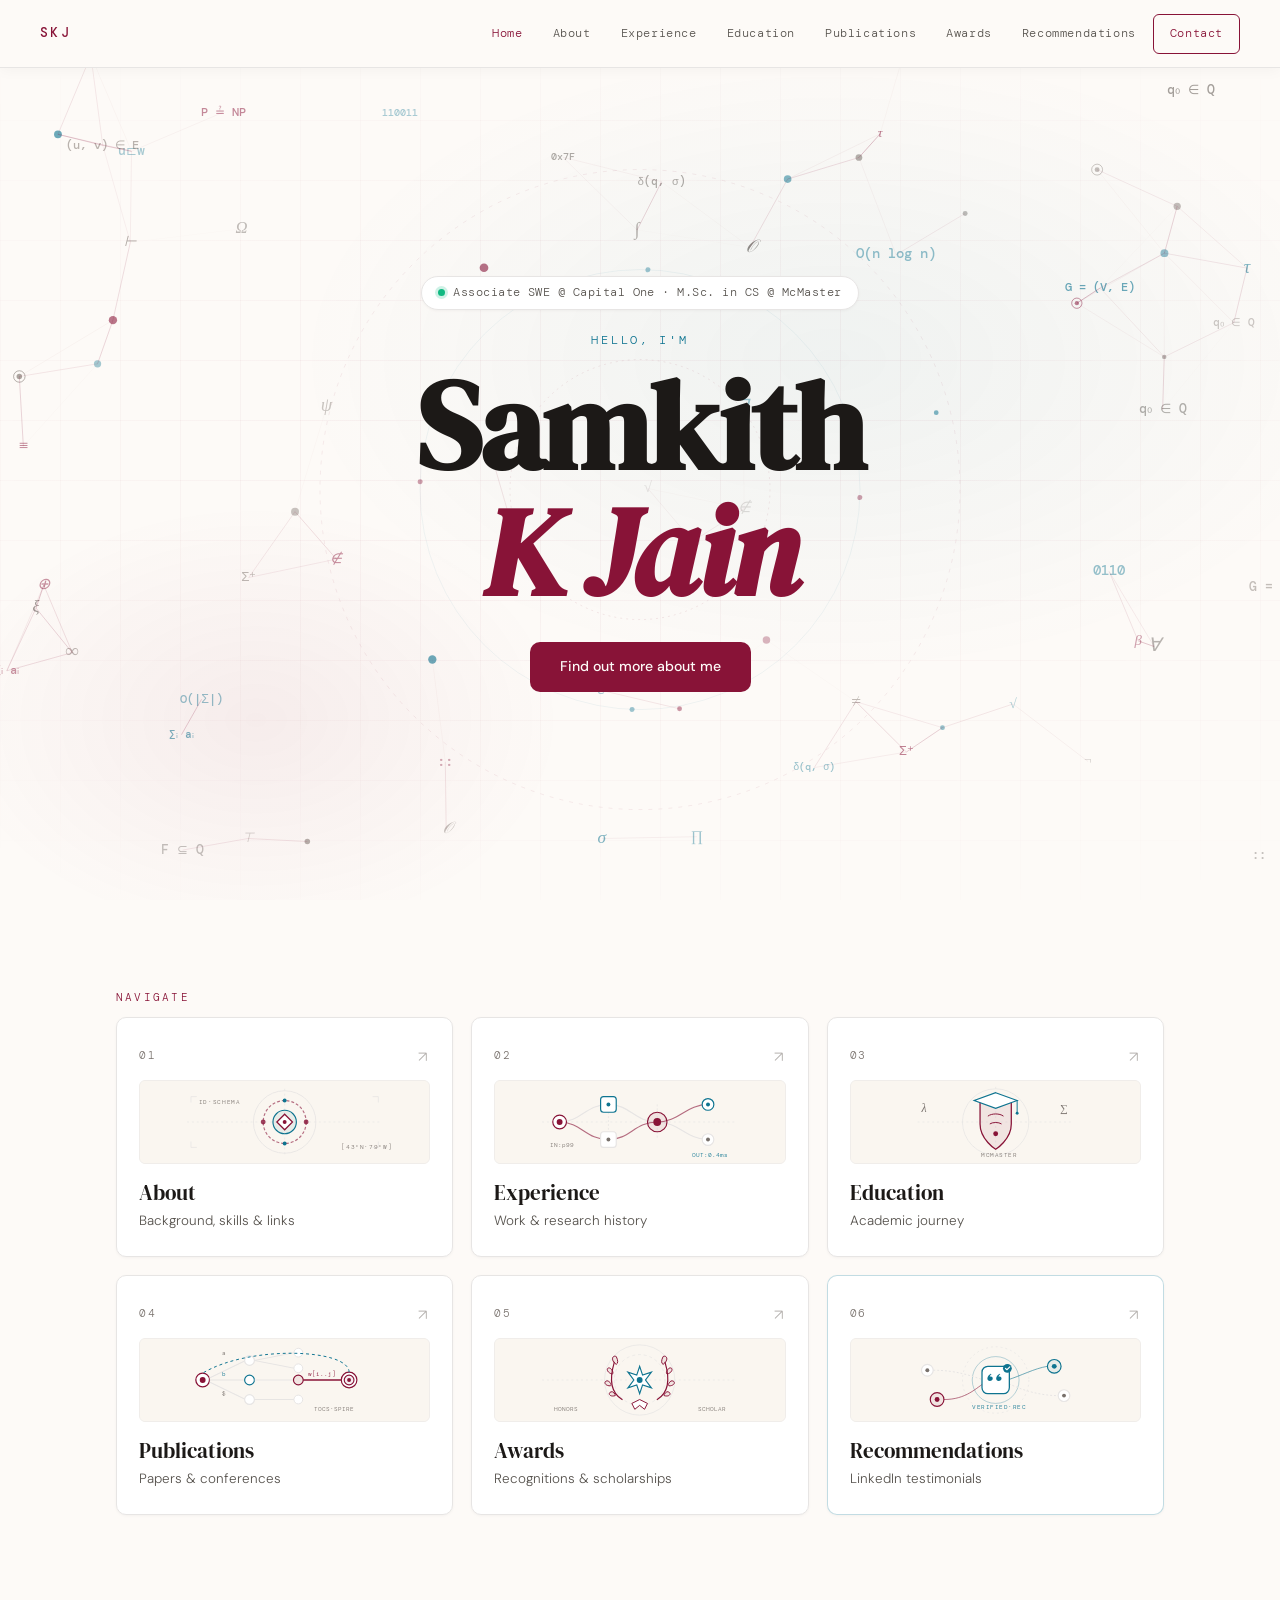
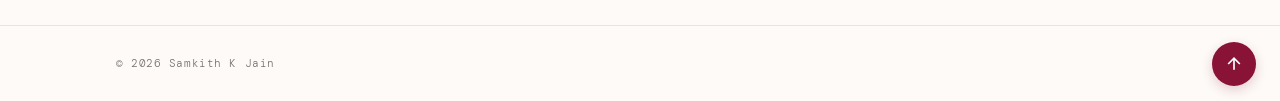
==== commit 054f89ac: "style: format HTML, JS, and CSS files" ====
--- a/index.html
+++ b/index.html
@@ -1,28 +1,36 @@
 <!DOCTYPE html>
 
 <html lang="en">
+
 <head>
-<meta charset="utf-8"/>
-<meta content="width=device-width, initial-scale=1.0" name="viewport"/>
-<title>Samkith K Jain</title>
-<meta content="Samkith K Jain is a software engineer and computer science researcher working across algorithms, distributed systems, and AI." name="description"/>
-<meta content="Samkith K Jain" name="author"/>
-<meta content="Samkith K Jain" property="og:title"/>
-<meta content="Software engineer and computer science researcher working across algorithms, distributed systems, and AI." property="og:description"/>
-<meta content="Samkith K Jain" property="og:site_name"/>
-<meta content="website" property="og:type"/>
-<meta content="summary" name="twitter:card"/>
-<meta content="Samkith K Jain" name="twitter:title"/>
-<meta content="Software engineer and computer science researcher working across algorithms, distributed systems, and AI." name="twitter:description"/>
-<link href="css/style.css" rel="stylesheet"/>
-<link href="css/home.css" rel="stylesheet"/>
-<link href="assets/favicon.svg" rel="icon" type="image/svg+xml"/>
-<link href="manifest.json" rel="manifest"/>
-<meta content="#881337" name="theme-color"/>
-<meta content="yes" name="mobile-web-app-capable"/>
-<meta content="yes" name="apple-mobile-web-app-capable"/>
-<meta content="Samkith K Jain" name="apple-mobile-web-app-title"/>
-<meta content="https://samkithkjain.github.io/images/og-image.png" property="og:image"/><script type="application/ld+json">
+  <meta charset="utf-8" />
+  <meta content="width=device-width, initial-scale=1.0" name="viewport" />
+  <title>Samkith K Jain</title>
+  <meta
+    content="Samkith K Jain is a software engineer and computer science researcher working across algorithms, distributed systems, and AI."
+    name="description" />
+  <meta content="Samkith K Jain" name="author" />
+  <meta content="Samkith K Jain" property="og:title" />
+  <meta
+    content="Software engineer and computer science researcher working across algorithms, distributed systems, and AI."
+    property="og:description" />
+  <meta content="Samkith K Jain" property="og:site_name" />
+  <meta content="website" property="og:type" />
+  <meta content="summary" name="twitter:card" />
+  <meta content="Samkith K Jain" name="twitter:title" />
+  <meta
+    content="Software engineer and computer science researcher working across algorithms, distributed systems, and AI."
+    name="twitter:description" />
+  <link href="css/style.css" rel="stylesheet" />
+  <link href="css/home.css" rel="stylesheet" />
+  <link href="assets/favicon.svg" rel="icon" type="image/svg+xml" />
+  <link href="manifest.json" rel="manifest" />
+  <meta content="#881337" name="theme-color" />
+  <meta content="yes" name="mobile-web-app-capable" />
+  <meta content="yes" name="apple-mobile-web-app-capable" />
+  <meta content="Samkith K Jain" name="apple-mobile-web-app-title" />
+  <meta content="https://samkithkjain.github.io/images/og-image.png" property="og:image" />
+  <script type="application/ld+json">
                 {
                   "@context": "https://schema.org",
                   "@type": "Person",
@@ -34,257 +42,317 @@
                     "https://github.com/samkithkjain"
                   ]
                 }
-                </script></head>
+                </script>
+</head>
+
 <body class="home-page">
-<a class="skip-link" href="#main-content">Skip to content</a>
-<!-- LIVE FULL-PAGE BACKGROUND CANVAS -->
-<canvas aria-hidden="true" class="math-canvas" id="math-canvas"></canvas>
-<!-- NAV -->
-<nav aria-label="Primary navigation" class="solid" id="navbar">
-<a class="nav-logo" href="index.html">SKJ</a>
-<ul class="nav-links" id="nav-links">
-<li><a aria-current="page" class="active" href="index.html">Home</a></li>
-<li><a href="pages/about.html">About</a></li>
-<li><a href="pages/experience.html">Experience</a></li>
-<li><a href="pages/education.html">Education</a></li>
-<li><a href="pages/publications.html">Publications</a></li>
-<li><a href="pages/awards.html">Awards</a></li>
-<li><a href="pages/recommendations.html">Recommendations</a></li>
-<li><a class="nav-cta" href="pages/contact.html">Contact</a></li>
-</ul>
-<button aria-controls="nav-links" aria-expanded="false" aria-label="Menu" class="hamburger" id="hamburger">
-<span></span><span></span><span></span>
-</button>
-</nav>
-<!-- HERO -->
-<main id="main-content">
-<section id="hero">
-<div class="hero-bg">
-<div class="grid-overlay"></div>
-</div>
-<div class="hero-content">
-<div class="hero-status">
-<span class="status-dot"></span>
-<span>Associate SWE @ Capital One · M.Sc. in CS @ McMaster</span>
-</div>
-<p class="hero-eyebrow">Hello, I'm</p>
-<h1 class="hero-name">Samkith<br/><em>K Jain</em></h1>
-<div class="hero-actions">
-<a class="btn-primary" href="pages/about.html">Find out more about me</a>
-</div>
-</div>
-<div class="scroll-wrapper">
-<div class="hero-scroll-hint">scroll</div>
-</div>
-</section>
-<!-- QUICK NAV CARDS -->
-<section id="quick-nav">
-<div class="container">
-<p class="section-label">Navigate</p>
-<div class="qnav-grid">
-<a class="qnav-card" href="pages/about.html">
-<div class="qnav-card-head">
-<span class="qnav-num">01</span>
-<span class="qnav-arrow">↗</span>
-</div>
-<div aria-hidden="true" class="qnav-graphic">
-<svg fill="none" viewbox="0 0 240 84" xmlns="http://www.w3.org/2000/svg">
-<line stroke="var(--border)" stroke-dasharray="2 3" stroke-width="0.75" x1="20" x2="220" y1="42" y2="42"></line>
-<line stroke="var(--border)" stroke-dasharray="2 3" stroke-width="0.75" x1="120" x2="120" y1="8" y2="76"></line>
-<path d="M24 16h6M24 16v6 M216 16h-6M216 16v6 M24 68h6M24 68v-6 M216 68h-6M216 68v-6" stroke="var(--border)" stroke-width="0.75"></path>
-<circle cx="120" cy="42" r="32" stroke="var(--border)" stroke-width="0.85"></circle>
-<circle cx="120" cy="42" opacity="0.6" r="22" stroke="var(--accent)" stroke-dasharray="3 2" stroke-width="1.2"></circle>
-<circle cx="120" cy="42" fill="var(--teal-soft)" r="12" stroke="var(--teal)" stroke-width="1.2"></circle>
-<polygon fill="#ffffff" points="120,34 128,42 120,50 112,42" stroke="var(--accent)" stroke-width="1.3"></polygon>
-<circle cx="120" cy="42" fill="var(--accent)" r="2"></circle>
-<text fill="var(--text-dim)" font-family="var(--font-mono)" font-size="6.5" letter-spacing="0.1em" x="32" y="24">ID·SCHEMA</text>
-<text fill="var(--text-dim)" font-family="var(--font-mono)" font-size="6.5" letter-spacing="0.1em" x="178" y="70">[43°N·79°W]</text>
-<circle cx="98" cy="42" fill="var(--accent)" opacity="0.8" r="2.5"></circle>
-<circle cx="142" cy="42" fill="var(--accent)" opacity="0.8" r="2.5"></circle>
-<circle cx="120" cy="20" fill="var(--teal)" r="2"></circle>
-<circle cx="120" cy="64" fill="var(--teal)" r="2"></circle>
-</svg>
-</div>
-<div class="qnav-card-body">
-<h3>About</h3>
-<p>Background, skills &amp; links</p>
-</div>
-</a>
-<a class="qnav-card" href="pages/experience.html">
-<div class="qnav-card-head">
-<span class="qnav-num">02</span>
-<span class="qnav-arrow">↗</span>
-</div>
-<div aria-hidden="true" class="qnav-graphic">
-<svg fill="none" viewbox="0 0 240 84" xmlns="http://www.w3.org/2000/svg">
-<line stroke="var(--border)" stroke-dasharray="2 3" stroke-width="0.75" x1="20" x2="220" y1="42" y2="42"></line>
-<path d="M38 42 C 60 42, 65 24, 88 24 C 110 24, 115 42, 138 42 C 160 42, 168 60, 190 60" stroke="var(--border)" stroke-width="1.2"></path>
-<path d="M38 42 C 60 42, 65 60, 88 60 C 110 60, 115 42, 138 42 C 160 42, 168 24, 190 24" opacity="0.6" stroke="var(--accent)" stroke-width="1.2"></path>
-<path d="M88 24 L 88 60 M138 24 L 138 60" stroke="var(--border)" stroke-dasharray="2 2" stroke-width="0.75"></path>
-<circle cx="38" cy="42" fill="#ffffff" r="7" stroke="var(--accent)" stroke-width="1.2"></circle>
-<circle cx="38" cy="42" fill="var(--accent)" r="3"></circle>
-<rect fill="#ffffff" height="16" rx="3" stroke="var(--teal)" stroke-width="1.2" width="16" x="80" y="16"></rect>
-<circle cx="88" cy="24" fill="var(--teal)" r="2"></circle>
-<rect fill="#ffffff" height="16" rx="3" stroke="var(--border)" stroke-width="1.2" width="16" x="80" y="52"></rect>
-<circle cx="88" cy="60" fill="var(--text-dim)" r="2"></circle>
-<circle cx="138" cy="42" fill="var(--accent-soft)" r="10" stroke="var(--accent)" stroke-width="1.2"></circle>
-<circle cx="138" cy="42" fill="var(--accent)" r="4"></circle>
-<circle cx="190" cy="24" fill="#ffffff" r="6" stroke="var(--teal)" stroke-width="1.2"></circle>
-<circle cx="190" cy="24" fill="var(--teal)" r="2"></circle>
-<circle cx="190" cy="60" fill="#ffffff" r="6" stroke="var(--border)" stroke-width="1.2"></circle>
-<circle cx="190" cy="60" fill="var(--text-dim)" r="2"></circle>
-<text fill="var(--text-dim)" font-family="var(--font-mono)" font-size="6.5" x="28" y="68">IN:p99</text>
-<text fill="var(--teal)" font-family="var(--font-mono)" font-size="6.5" x="174" y="78">OUT:0.4ms</text>
-</svg>
-</div>
-<div class="qnav-card-body">
-<h3>Experience</h3>
-<p>Work &amp; research history</p>
-</div>
-</a>
-<a class="qnav-card" href="pages/education.html">
-<div class="qnav-card-head">
-<span class="qnav-num">03</span>
-<span class="qnav-arrow">↗</span>
-</div>
-<div aria-hidden="true" class="qnav-graphic">
-<svg fill="none" viewbox="0 0 240 84" xmlns="http://www.w3.org/2000/svg">
-<line stroke="var(--border)" stroke-dasharray="2 3" stroke-width="0.75" x1="120" x2="120" y1="6" y2="78"></line>
-<line stroke="var(--border)" stroke-dasharray="2 3" stroke-width="0.75" x1="40" x2="200" y1="42" y2="42"></line>
-<circle cx="120" cy="42" r="34" stroke="var(--border)" stroke-width="0.75"></circle>
-<path d="M104 22 h32 v22 c0 16 -16 26 -16 26 c0 0 -16 -10 -16 -26 Z" fill="var(--accent-soft)" stroke="var(--accent)" stroke-width="1.3"></path>
-<polygon fill="#ffffff" points="120,12 142,20 120,28 98,20" stroke="var(--teal)" stroke-width="1.2"></polygon>
-<path d="M142 20 v12" stroke="var(--teal)" stroke-linecap="round" stroke-width="1"></path>
-<circle cx="142" cy="33" fill="var(--teal)" r="1.5"></circle>
-<path d="M112 36 c4 -3, 12 -3, 16 0" stroke="var(--accent)" stroke-width="1"></path>
-<path d="M114 44 c3 -2, 9 -2, 12 0" stroke="var(--accent)" stroke-width="1"></path>
-<circle cx="120" cy="54" fill="var(--accent)" r="2.5"></circle>
-<text fill="var(--text-dim)" font-family="var(--font-serif)" font-size="12" font-style="italic" x="44" y="32">λ</text>
-<text fill="var(--text-dim)" font-family="var(--font-serif)" font-size="11" font-style="italic" x="186" y="32">∑</text>
-<text fill="var(--text-dim)" font-family="var(--font-mono)" font-size="6.5" letter-spacing="0.08em" x="105" y="78">MCMASTER</text>
-</svg>
-</div>
-<div class="qnav-card-body">
-<h3>Education</h3>
-<p>Academic journey</p>
-</div>
-</a>
-<a class="qnav-card" href="pages/publications.html">
-<div class="qnav-card-head">
-<span class="qnav-num">04</span>
-<span class="qnav-arrow">↗</span>
-</div>
-<div aria-hidden="true" class="qnav-graphic">
-<svg fill="none" viewbox="0 0 240 84" xmlns="http://www.w3.org/2000/svg">
-<circle cx="36" cy="42" fill="#ffffff" r="7" stroke="var(--accent)" stroke-width="1.3"></circle>
-<circle cx="36" cy="42" fill="var(--accent)" r="3"></circle>
-<path d="M43 40 L 80 22 M43 42 L 80 42 M43 44 L 80 62" stroke="var(--border)" stroke-width="1.2"></path>
-<circle cx="84" cy="22" fill="#ffffff" r="5" stroke="var(--border)" stroke-width="1.2"></circle>
-<circle cx="84" cy="42" fill="#ffffff" r="5" stroke="var(--teal)" stroke-width="1.2"></circle>
-<circle cx="84" cy="62" fill="#ffffff" r="5" stroke="var(--border)" stroke-width="1.2"></circle>
-<path d="M89 22 L 130 14 M89 22 L 130 30 M89 42 L 130 42 M89 62 L 130 62" stroke="var(--border)" stroke-width="1"></path>
-<circle cx="134" cy="14" fill="#ffffff" r="4.5" stroke="var(--border)" stroke-width="1"></circle>
-<circle cx="134" cy="30" fill="#ffffff" r="4.5" stroke="var(--border)" stroke-width="1"></circle>
-<circle cx="134" cy="42" fill="var(--accent-soft)" r="5" stroke="var(--accent)" stroke-width="1.2"></circle>
-<circle cx="134" cy="62" fill="#ffffff" r="4.5" stroke="var(--border)" stroke-width="1"></circle>
-<path d="M139 42 L 178 42" stroke="var(--accent)" stroke-width="1.3"></path>
-<circle cx="186" cy="42" fill="#ffffff" r="8" stroke="var(--accent)" stroke-width="1.2"></circle>
-<circle cx="186" cy="42" fill="var(--accent-soft)" r="5" stroke="var(--accent)" stroke-width="1.2"></circle>
-<circle cx="186" cy="42" fill="var(--accent)" r="2"></circle>
-<path d="M186 34 C 186 10, 84 6, 36 35" stroke="var(--teal)" stroke-dasharray="3 3" stroke-width="1"></path>
-<text fill="var(--text-dim)" font-family="var(--font-mono)" font-size="6.5" x="56" y="16">a</text>
-<text fill="var(--teal)" font-family="var(--font-mono)" font-size="6.5" x="56" y="38">b</text>
-<text fill="var(--text-dim)" font-family="var(--font-mono)" font-size="6.5" x="56" y="58">$</text>
-<text fill="var(--accent)" font-family="var(--font-mono)" font-size="6.5" x="144" y="38">w[i..j]</text>
-<text fill="var(--text-dim)" font-family="var(--font-mono)" font-size="6.5" x="150" y="74">TOCS·SPIRE</text>
-</svg>
-</div>
-<div class="qnav-card-body">
-<h3>Publications</h3>
-<p>Papers &amp; conferences</p>
-</div>
-</a>
-<a class="qnav-card" href="pages/awards.html">
-<div class="qnav-card-head">
-<span class="qnav-num">05</span>
-<span class="qnav-arrow">↗</span>
-</div>
-<div aria-hidden="true" class="qnav-graphic">
-<svg fill="none" viewbox="0 0 240 84" xmlns="http://www.w3.org/2000/svg">
-<line stroke="var(--border)" stroke-dasharray="2 3" stroke-width="0.75" x1="20" x2="220" y1="42" y2="42"></line>
-<circle cx="120" cy="42" r="36" stroke="var(--border)" stroke-width="0.75"></circle>
-<circle cx="120" cy="42" r="26" stroke="var(--border)" stroke-dasharray="3 3" stroke-width="0.75"></circle>
-<path d="M102 62 C 92 56, 88 44, 94 24" stroke="var(--accent)" stroke-linecap="round" stroke-width="1.2"></path>
-<path d="M96 26 C 90 22, 92 16, 96 18 C 98 22, 98 25, 96 26 Z" fill="var(--accent-soft)" stroke="var(--accent)" stroke-width="1"></path>
-<path d="M92 36 C 85 34, 86 28, 90 30 C 93 33, 93 35, 92 36 Z" fill="var(--accent-soft)" stroke="var(--accent)" stroke-width="1"></path>
-<path d="M90 48 C 83 48, 83 42, 88 43 C 91 46, 91 47, 90 48 Z" fill="var(--accent-soft)" stroke="var(--accent)" stroke-width="1"></path>
-<path d="M95 58 C 88 60, 87 54, 92 54 C 95 56, 95 57, 95 58 Z" fill="var(--accent-soft)" stroke="var(--accent)" stroke-width="1"></path>
-<path d="M138 62 C 148 56, 152 44, 146 24" stroke="var(--accent)" stroke-linecap="round" stroke-width="1.2"></path>
-<path d="M144 26 C 150 22, 148 16, 144 18 C 142 22, 142 25, 144 26 Z" fill="var(--accent-soft)" stroke="var(--accent)" stroke-width="1"></path>
-<path d="M148 36 C 155 34, 154 28, 150 30 C 147 33, 147 35, 148 36 Z" fill="var(--accent-soft)" stroke="var(--accent)" stroke-width="1"></path>
-<path d="M150 48 C 157 48, 157 42, 152 43 C 149 46, 149 47, 150 48 Z" fill="var(--accent-soft)" stroke="var(--accent)" stroke-width="1"></path>
-<path d="M145 58 C 152 60, 153 54, 148 54 C 145 56, 145 57, 145 58 Z" fill="var(--accent-soft)" stroke="var(--accent)" stroke-width="1"></path>
-<polygon fill="#ffffff" points="120,28 123,37 132,34 126,42 132,50 123,47 120,56 117,47 108,50 114,42 108,34 117,37" stroke="var(--teal)" stroke-width="1.2"></polygon>
-<circle cx="120" cy="42" fill="var(--teal)" r="3"></circle>
-<path d="M112 66 L 120 62 L 128 66 L 125 72 L 120 68 L 115 72 Z" fill="#ffffff" stroke="var(--accent)" stroke-width="1"></path>
-<text fill="var(--text-dim)" font-family="var(--font-mono)" font-size="6.5" x="32" y="74">HONORS</text>
-<text fill="var(--text-dim)" font-family="var(--font-mono)" font-size="6.5" x="180" y="74">SCHOLAR</text>
-</svg>
-</div>
-<div class="qnav-card-body">
-<h3>Awards</h3>
-<p>Recognitions &amp; scholarships</p>
-</div>
-</a>
-<a class="qnav-card qnav-card--accent" href="pages/recommendations.html">
-<div class="qnav-card-head">
-<span class="qnav-num">06</span>
-<span class="qnav-arrow">↗</span>
-</div>
-<div aria-hidden="true" class="qnav-graphic">
-<svg fill="none" viewbox="0 0 240 84" xmlns="http://www.w3.org/2000/svg">
-<circle cx="120" cy="42" r="34" stroke="var(--border)" stroke-dasharray="2 3" stroke-width="0.75"></circle>
-<circle cx="120" cy="42" opacity="0.3" r="24" stroke="var(--teal)" stroke-width="1"></circle>
-<circle cx="50" cy="32" fill="#ffffff" r="6" stroke="var(--border)" stroke-width="1.2"></circle>
-<circle cx="50" cy="32" fill="var(--text-dim)" r="2"></circle>
-<circle cx="60" cy="62" fill="var(--accent-soft)" r="7" stroke="var(--accent)" stroke-width="1.2"></circle>
-<circle cx="60" cy="62" fill="var(--accent)" r="2.5"></circle>
-<circle cx="180" cy="28" fill="var(--teal-soft)" r="7" stroke="var(--teal)" stroke-width="1.2"></circle>
-<circle cx="180" cy="28" fill="var(--teal)" r="2.5"></circle>
-<circle cx="190" cy="58" fill="#ffffff" r="6" stroke="var(--border)" stroke-width="1.2"></circle>
-<circle cx="190" cy="58" fill="var(--text-dim)" r="2"></circle>
-<path d="M56 32 C 80 32, 95 38, 108 42" stroke="var(--border)" stroke-dasharray="2 2" stroke-width="1"></path>
-<path d="M67 62 C 90 62, 100 50, 110 44" opacity="0.6" stroke="var(--accent)" stroke-width="1"></path>
-<path d="M132 42 C 145 38, 160 30, 173 28" opacity="0.6" stroke="var(--teal)" stroke-width="1"></path>
-<path d="M130 44 C 145 52, 165 58, 184 58" stroke="var(--border)" stroke-dasharray="2 2" stroke-width="1"></path>
-<rect fill="#ffffff" height="28" rx="6" stroke="var(--teal)" stroke-width="1.3" width="28" x="106" y="28"></rect>
-<path d="M114 43 c-1.5 0 -2.5 -1 -2.5 -2.5 c0 -2 1.5 -4 3.5 -5 l0.8 0.6 c-1.2 0.8 -1.8 1.8 -1.8 2.6 c0.3 -0.1 0.7 -0.2 1 -0.2 c1.2 0 2 0.8 2 2 c0 1.5 -1.2 2.5 -3 2.5 Z" fill="var(--teal)"></path>
-<path d="M123 43 c-1.5 0 -2.5 -1 -2.5 -2.5 c0 -2 1.5 -4 3.5 -5 l0.8 0.6 c-1.2 0.8 -1.8 1.8 -1.8 2.6 c0.3 -0.1 0.7 -0.2 1 -0.2 c1.2 0 2 0.8 2 2 c0 1.5 -1.2 2.5 -3 2.5 Z" fill="var(--teal)"></path>
-<circle cx="132" cy="30" fill="var(--teal)" r="4.5"></circle>
-<path d="M130 30 l1.5 1.5 l3 -3" stroke="#ffffff" stroke-linecap="round" stroke-linejoin="round" stroke-width="1.1"></path>
-<text fill="var(--teal)" font-family="var(--font-mono)" font-size="6.5" letter-spacing="0.08em" x="96" y="72">VERIFIED·REC</text>
-</svg>
-</div>
-<div class="qnav-card-body">
-<h3>Recommendations</h3>
-<p>LinkedIn testimonials</p>
-</div>
-</a>
-</div>
-</div>
-</section>
-</main>
-<!-- FOOTER -->
-<footer>
-<div class="container">
-<div class="footer-inner">
-<p>© <span id="year"></span> Samkith K Jain</p>
-</div>
-</div>
-</footer>
-<script src="js/shared.js"></script>
-<script src="js/math-bg.js"></script>
-<script>
+  <a class="skip-link" href="#main-content">Skip to content</a>
+  <!-- LIVE FULL-PAGE BACKGROUND CANVAS -->
+  <canvas aria-hidden="true" class="math-canvas" id="math-canvas"></canvas>
+  <!-- NAV -->
+  <nav aria-label="Primary navigation" class="solid" id="navbar">
+    <a class="nav-logo" href="index.html">SKJ</a>
+    <ul class="nav-links" id="nav-links">
+      <li><a aria-current="page" class="active" href="index.html">Home</a></li>
+      <li><a href="pages/about.html">About</a></li>
+      <li><a href="pages/experience.html">Experience</a></li>
+      <li><a href="pages/education.html">Education</a></li>
+      <li><a href="pages/publications.html">Publications</a></li>
+      <li><a href="pages/awards.html">Awards</a></li>
+      <li><a href="pages/recommendations.html">Recommendations</a></li>
+      <li><a class="nav-cta" href="pages/contact.html">Contact</a></li>
+    </ul>
+    <button aria-controls="nav-links" aria-expanded="false" aria-label="Menu" class="hamburger" id="hamburger">
+      <span></span><span></span><span></span>
+    </button>
+  </nav>
+  <!-- HERO -->
+  <main id="main-content">
+    <section id="hero">
+      <div class="hero-bg">
+        <div class="grid-overlay"></div>
+      </div>
+      <div class="hero-content">
+        <div class="hero-status">
+          <span class="status-dot"></span>
+          <span class="status-text">
+            <span class="status-part">Associate SWE @ Capital One</span>
+            <span class="status-sep"> · </span>
+            <span class="status-part">M.Sc. in CS @ McMaster</span>
+          </span>
+        </div>
+        <p class="hero-eyebrow">Hello, I'm</p>
+        <h1 class="hero-name">Samkith<br /><em>K Jain</em></h1>
+        <div class="hero-actions">
+          <a class="btn-primary" href="pages/about.html">Find out more about me</a>
+        </div>
+      </div>
+      <div class="scroll-wrapper">
+        <div class="hero-scroll-hint">scroll</div>
+      </div>
+    </section>
+    <!-- QUICK NAV CARDS -->
+    <section id="quick-nav">
+      <div class="container">
+        <p class="section-label">Navigate</p>
+        <div class="qnav-grid">
+          <a class="qnav-card" href="pages/about.html">
+            <div class="qnav-card-head">
+              <span class="qnav-num">01</span>
+              <span class="qnav-arrow">↗</span>
+            </div>
+            <div aria-hidden="true" class="qnav-graphic">
+              <svg fill="none" viewbox="0 0 240 84" xmlns="http://www.w3.org/2000/svg">
+                <line stroke="var(--border)" stroke-dasharray="2 3" stroke-width="0.75" x1="20" x2="220" y1="42"
+                  y2="42"></line>
+                <line stroke="var(--border)" stroke-dasharray="2 3" stroke-width="0.75" x1="120" x2="120" y1="8"
+                  y2="76"></line>
+                <path d="M24 16h6M24 16v6 M216 16h-6M216 16v6 M24 68h6M24 68v-6 M216 68h-6M216 68v-6"
+                  stroke="var(--border)" stroke-width="0.75"></path>
+                <circle cx="120" cy="42" r="32" stroke="var(--border)" stroke-width="0.85"></circle>
+                <circle cx="120" cy="42" opacity="0.6" r="22" stroke="var(--accent)" stroke-dasharray="3 2"
+                  stroke-width="1.2"></circle>
+                <circle cx="120" cy="42" fill="var(--teal-soft)" r="12" stroke="var(--teal)" stroke-width="1.2">
+                </circle>
+                <polygon fill="#ffffff" points="120,34 128,42 120,50 112,42" stroke="var(--accent)" stroke-width="1.3">
+                </polygon>
+                <circle cx="120" cy="42" fill="var(--accent)" r="2"></circle>
+                <text fill="var(--text-dim)" font-family="var(--font-mono)" font-size="6.5" letter-spacing="0.1em"
+                  x="32" y="24">ID·SCHEMA</text>
+                <text fill="var(--text-dim)" font-family="var(--font-mono)" font-size="6.5" letter-spacing="0.1em"
+                  x="178" y="70">[43°N·79°W]</text>
+                <circle cx="98" cy="42" fill="var(--accent)" opacity="0.8" r="2.5"></circle>
+                <circle cx="142" cy="42" fill="var(--accent)" opacity="0.8" r="2.5"></circle>
+                <circle cx="120" cy="20" fill="var(--teal)" r="2"></circle>
+                <circle cx="120" cy="64" fill="var(--teal)" r="2"></circle>
+              </svg>
+            </div>
+            <div class="qnav-card-body">
+              <h3>About</h3>
+              <p>Background, skills &amp; links</p>
+            </div>
+          </a>
+          <a class="qnav-card" href="pages/experience.html">
+            <div class="qnav-card-head">
+              <span class="qnav-num">02</span>
+              <span class="qnav-arrow">↗</span>
+            </div>
+            <div aria-hidden="true" class="qnav-graphic">
+              <svg fill="none" viewbox="0 0 240 84" xmlns="http://www.w3.org/2000/svg">
+                <line stroke="var(--border)" stroke-dasharray="2 3" stroke-width="0.75" x1="20" x2="220" y1="42"
+                  y2="42"></line>
+                <path d="M38 42 C 60 42, 65 24, 88 24 C 110 24, 115 42, 138 42 C 160 42, 168 60, 190 60"
+                  stroke="var(--border)" stroke-width="1.2"></path>
+                <path d="M38 42 C 60 42, 65 60, 88 60 C 110 60, 115 42, 138 42 C 160 42, 168 24, 190 24" opacity="0.6"
+                  stroke="var(--accent)" stroke-width="1.2"></path>
+                <path d="M88 24 L 88 60 M138 24 L 138 60" stroke="var(--border)" stroke-dasharray="2 2"
+                  stroke-width="0.75"></path>
+                <circle cx="38" cy="42" fill="#ffffff" r="7" stroke="var(--accent)" stroke-width="1.2"></circle>
+                <circle cx="38" cy="42" fill="var(--accent)" r="3"></circle>
+                <rect fill="#ffffff" height="16" rx="3" stroke="var(--teal)" stroke-width="1.2" width="16" x="80"
+                  y="16"></rect>
+                <circle cx="88" cy="24" fill="var(--teal)" r="2"></circle>
+                <rect fill="#ffffff" height="16" rx="3" stroke="var(--border)" stroke-width="1.2" width="16" x="80"
+                  y="52"></rect>
+                <circle cx="88" cy="60" fill="var(--text-dim)" r="2"></circle>
+                <circle cx="138" cy="42" fill="var(--accent-soft)" r="10" stroke="var(--accent)" stroke-width="1.2">
+                </circle>
+                <circle cx="138" cy="42" fill="var(--accent)" r="4"></circle>
+                <circle cx="190" cy="24" fill="#ffffff" r="6" stroke="var(--teal)" stroke-width="1.2"></circle>
+                <circle cx="190" cy="24" fill="var(--teal)" r="2"></circle>
+                <circle cx="190" cy="60" fill="#ffffff" r="6" stroke="var(--border)" stroke-width="1.2"></circle>
+                <circle cx="190" cy="60" fill="var(--text-dim)" r="2"></circle>
+                <text fill="var(--text-dim)" font-family="var(--font-mono)" font-size="6.5" x="28" y="68">IN:p99</text>
+                <text fill="var(--teal)" font-family="var(--font-mono)" font-size="6.5" x="174" y="78">OUT:0.4ms</text>
+              </svg>
+            </div>
+            <div class="qnav-card-body">
+              <h3>Experience</h3>
+              <p>Work &amp; research history</p>
+            </div>
+          </a>
+          <a class="qnav-card" href="pages/education.html">
+            <div class="qnav-card-head">
+              <span class="qnav-num">03</span>
+              <span class="qnav-arrow">↗</span>
+            </div>
+            <div aria-hidden="true" class="qnav-graphic">
+              <svg fill="none" viewbox="0 0 240 84" xmlns="http://www.w3.org/2000/svg">
+                <line stroke="var(--border)" stroke-dasharray="2 3" stroke-width="0.75" x1="120" x2="120" y1="6"
+                  y2="78"></line>
+                <line stroke="var(--border)" stroke-dasharray="2 3" stroke-width="0.75" x1="40" x2="200" y1="42"
+                  y2="42"></line>
+                <circle cx="120" cy="42" r="34" stroke="var(--border)" stroke-width="0.75"></circle>
+                <path d="M104 22 h32 v22 c0 16 -16 26 -16 26 c0 0 -16 -10 -16 -26 Z" fill="var(--accent-soft)"
+                  stroke="var(--accent)" stroke-width="1.3"></path>
+                <polygon fill="#ffffff" points="120,12 142,20 120,28 98,20" stroke="var(--teal)" stroke-width="1.2">
+                </polygon>
+                <path d="M142 20 v12" stroke="var(--teal)" stroke-linecap="round" stroke-width="1"></path>
+                <circle cx="142" cy="33" fill="var(--teal)" r="1.5"></circle>
+                <path d="M112 36 c4 -3, 12 -3, 16 0" stroke="var(--accent)" stroke-width="1"></path>
+                <path d="M114 44 c3 -2, 9 -2, 12 0" stroke="var(--accent)" stroke-width="1"></path>
+                <circle cx="120" cy="54" fill="var(--accent)" r="2.5"></circle>
+                <text fill="var(--text-dim)" font-family="var(--font-serif)" font-size="12" font-style="italic" x="44"
+                  y="32">λ</text>
+                <text fill="var(--text-dim)" font-family="var(--font-serif)" font-size="11" font-style="italic" x="186"
+                  y="32">∑</text>
+                <text fill="var(--text-dim)" font-family="var(--font-mono)" font-size="6.5" letter-spacing="0.08em"
+                  x="105" y="78">MCMASTER</text>
+              </svg>
+            </div>
+            <div class="qnav-card-body">
+              <h3>Education</h3>
+              <p>Academic journey</p>
+            </div>
+          </a>
+          <a class="qnav-card" href="pages/publications.html">
+            <div class="qnav-card-head">
+              <span class="qnav-num">04</span>
+              <span class="qnav-arrow">↗</span>
+            </div>
+            <div aria-hidden="true" class="qnav-graphic">
+              <svg fill="none" viewbox="0 0 240 84" xmlns="http://www.w3.org/2000/svg">
+                <circle cx="36" cy="42" fill="#ffffff" r="7" stroke="var(--accent)" stroke-width="1.3"></circle>
+                <circle cx="36" cy="42" fill="var(--accent)" r="3"></circle>
+                <path d="M43 40 L 80 22 M43 42 L 80 42 M43 44 L 80 62" stroke="var(--border)" stroke-width="1.2"></path>
+                <circle cx="84" cy="22" fill="#ffffff" r="5" stroke="var(--border)" stroke-width="1.2"></circle>
+                <circle cx="84" cy="42" fill="#ffffff" r="5" stroke="var(--teal)" stroke-width="1.2"></circle>
+                <circle cx="84" cy="62" fill="#ffffff" r="5" stroke="var(--border)" stroke-width="1.2"></circle>
+                <path d="M89 22 L 130 14 M89 22 L 130 30 M89 42 L 130 42 M89 62 L 130 62" stroke="var(--border)"
+                  stroke-width="1"></path>
+                <circle cx="134" cy="14" fill="#ffffff" r="4.5" stroke="var(--border)" stroke-width="1"></circle>
+                <circle cx="134" cy="30" fill="#ffffff" r="4.5" stroke="var(--border)" stroke-width="1"></circle>
+                <circle cx="134" cy="42" fill="var(--accent-soft)" r="5" stroke="var(--accent)" stroke-width="1.2">
+                </circle>
+                <circle cx="134" cy="62" fill="#ffffff" r="4.5" stroke="var(--border)" stroke-width="1"></circle>
+                <path d="M139 42 L 178 42" stroke="var(--accent)" stroke-width="1.3"></path>
+                <circle cx="186" cy="42" fill="#ffffff" r="8" stroke="var(--accent)" stroke-width="1.2"></circle>
+                <circle cx="186" cy="42" fill="var(--accent-soft)" r="5" stroke="var(--accent)" stroke-width="1.2">
+                </circle>
+                <circle cx="186" cy="42" fill="var(--accent)" r="2"></circle>
+                <path d="M186 34 C 186 10, 84 6, 36 35" stroke="var(--teal)" stroke-dasharray="3 3" stroke-width="1">
+                </path>
+                <text fill="var(--text-dim)" font-family="var(--font-mono)" font-size="6.5" x="56" y="16">a</text>
+                <text fill="var(--teal)" font-family="var(--font-mono)" font-size="6.5" x="56" y="38">b</text>
+                <text fill="var(--text-dim)" font-family="var(--font-mono)" font-size="6.5" x="56" y="58">$</text>
+                <text fill="var(--accent)" font-family="var(--font-mono)" font-size="6.5" x="144" y="38">w[i..j]</text>
+                <text fill="var(--text-dim)" font-family="var(--font-mono)" font-size="6.5" x="150"
+                  y="74">TOCS·SPIRE</text>
+              </svg>
+            </div>
+            <div class="qnav-card-body">
+              <h3>Publications</h3>
+              <p>Papers &amp; conferences</p>
+            </div>
+          </a>
+          <a class="qnav-card" href="pages/awards.html">
+            <div class="qnav-card-head">
+              <span class="qnav-num">05</span>
+              <span class="qnav-arrow">↗</span>
+            </div>
+            <div aria-hidden="true" class="qnav-graphic">
+              <svg fill="none" viewbox="0 0 240 84" xmlns="http://www.w3.org/2000/svg">
+                <line stroke="var(--border)" stroke-dasharray="2 3" stroke-width="0.75" x1="20" x2="220" y1="42"
+                  y2="42"></line>
+                <circle cx="120" cy="42" r="36" stroke="var(--border)" stroke-width="0.75"></circle>
+                <circle cx="120" cy="42" r="26" stroke="var(--border)" stroke-dasharray="3 3" stroke-width="0.75">
+                </circle>
+                <path d="M102 62 C 92 56, 88 44, 94 24" stroke="var(--accent)" stroke-linecap="round"
+                  stroke-width="1.2"></path>
+                <path d="M96 26 C 90 22, 92 16, 96 18 C 98 22, 98 25, 96 26 Z" fill="var(--accent-soft)"
+                  stroke="var(--accent)" stroke-width="1"></path>
+                <path d="M92 36 C 85 34, 86 28, 90 30 C 93 33, 93 35, 92 36 Z" fill="var(--accent-soft)"
+                  stroke="var(--accent)" stroke-width="1"></path>
+                <path d="M90 48 C 83 48, 83 42, 88 43 C 91 46, 91 47, 90 48 Z" fill="var(--accent-soft)"
+                  stroke="var(--accent)" stroke-width="1"></path>
+                <path d="M95 58 C 88 60, 87 54, 92 54 C 95 56, 95 57, 95 58 Z" fill="var(--accent-soft)"
+                  stroke="var(--accent)" stroke-width="1"></path>
+                <path d="M138 62 C 148 56, 152 44, 146 24" stroke="var(--accent)" stroke-linecap="round"
+                  stroke-width="1.2"></path>
+                <path d="M144 26 C 150 22, 148 16, 144 18 C 142 22, 142 25, 144 26 Z" fill="var(--accent-soft)"
+                  stroke="var(--accent)" stroke-width="1"></path>
+                <path d="M148 36 C 155 34, 154 28, 150 30 C 147 33, 147 35, 148 36 Z" fill="var(--accent-soft)"
+                  stroke="var(--accent)" stroke-width="1"></path>
+                <path d="M150 48 C 157 48, 157 42, 152 43 C 149 46, 149 47, 150 48 Z" fill="var(--accent-soft)"
+                  stroke="var(--accent)" stroke-width="1"></path>
+                <path d="M145 58 C 152 60, 153 54, 148 54 C 145 56, 145 57, 145 58 Z" fill="var(--accent-soft)"
+                  stroke="var(--accent)" stroke-width="1"></path>
+                <polygon fill="#ffffff"
+                  points="120,28 123,37 132,34 126,42 132,50 123,47 120,56 117,47 108,50 114,42 108,34 117,37"
+                  stroke="var(--teal)" stroke-width="1.2"></polygon>
+                <circle cx="120" cy="42" fill="var(--teal)" r="3"></circle>
+                <path d="M112 66 L 120 62 L 128 66 L 125 72 L 120 68 L 115 72 Z" fill="#ffffff" stroke="var(--accent)"
+                  stroke-width="1"></path>
+                <text fill="var(--text-dim)" font-family="var(--font-mono)" font-size="6.5" x="32" y="74">HONORS</text>
+                <text fill="var(--text-dim)" font-family="var(--font-mono)" font-size="6.5" x="180"
+                  y="74">SCHOLAR</text>
+              </svg>
+            </div>
+            <div class="qnav-card-body">
+              <h3>Awards</h3>
+              <p>Recognitions &amp; scholarships</p>
+            </div>
+          </a>
+          <a class="qnav-card qnav-card--accent" href="pages/recommendations.html">
+            <div class="qnav-card-head">
+              <span class="qnav-num">06</span>
+              <span class="qnav-arrow">↗</span>
+            </div>
+            <div aria-hidden="true" class="qnav-graphic">
+              <svg fill="none" viewbox="0 0 240 84" xmlns="http://www.w3.org/2000/svg">
+                <circle cx="120" cy="42" r="34" stroke="var(--border)" stroke-dasharray="2 3" stroke-width="0.75">
+                </circle>
+                <circle cx="120" cy="42" opacity="0.3" r="24" stroke="var(--teal)" stroke-width="1"></circle>
+                <circle cx="50" cy="32" fill="#ffffff" r="6" stroke="var(--border)" stroke-width="1.2"></circle>
+                <circle cx="50" cy="32" fill="var(--text-dim)" r="2"></circle>
+                <circle cx="60" cy="62" fill="var(--accent-soft)" r="7" stroke="var(--accent)" stroke-width="1.2">
+                </circle>
+                <circle cx="60" cy="62" fill="var(--accent)" r="2.5"></circle>
+                <circle cx="180" cy="28" fill="var(--teal-soft)" r="7" stroke="var(--teal)" stroke-width="1.2"></circle>
+                <circle cx="180" cy="28" fill="var(--teal)" r="2.5"></circle>
+                <circle cx="190" cy="58" fill="#ffffff" r="6" stroke="var(--border)" stroke-width="1.2"></circle>
+                <circle cx="190" cy="58" fill="var(--text-dim)" r="2"></circle>
+                <path d="M56 32 C 80 32, 95 38, 108 42" stroke="var(--border)" stroke-dasharray="2 2" stroke-width="1">
+                </path>
+                <path d="M67 62 C 90 62, 100 50, 110 44" opacity="0.6" stroke="var(--accent)" stroke-width="1"></path>
+                <path d="M132 42 C 145 38, 160 30, 173 28" opacity="0.6" stroke="var(--teal)" stroke-width="1"></path>
+                <path d="M130 44 C 145 52, 165 58, 184 58" stroke="var(--border)" stroke-dasharray="2 2"
+                  stroke-width="1"></path>
+                <rect fill="#ffffff" height="28" rx="6" stroke="var(--teal)" stroke-width="1.3" width="28" x="106"
+                  y="28"></rect>
+                <path
+                  d="M114 43 c-1.5 0 -2.5 -1 -2.5 -2.5 c0 -2 1.5 -4 3.5 -5 l0.8 0.6 c-1.2 0.8 -1.8 1.8 -1.8 2.6 c0.3 -0.1 0.7 -0.2 1 -0.2 c1.2 0 2 0.8 2 2 c0 1.5 -1.2 2.5 -3 2.5 Z"
+                  fill="var(--teal)"></path>
+                <path
+                  d="M123 43 c-1.5 0 -2.5 -1 -2.5 -2.5 c0 -2 1.5 -4 3.5 -5 l0.8 0.6 c-1.2 0.8 -1.8 1.8 -1.8 2.6 c0.3 -0.1 0.7 -0.2 1 -0.2 c1.2 0 2 0.8 2 2 c0 1.5 -1.2 2.5 -3 2.5 Z"
+                  fill="var(--teal)"></path>
+                <circle cx="132" cy="30" fill="var(--teal)" r="4.5"></circle>
+                <path d="M130 30 l1.5 1.5 l3 -3" stroke="#ffffff" stroke-linecap="round" stroke-linejoin="round"
+                  stroke-width="1.1"></path>
+                <text fill="var(--teal)" font-family="var(--font-mono)" font-size="6.5" letter-spacing="0.08em" x="96"
+                  y="72">VERIFIED·REC</text>
+              </svg>
+            </div>
+            <div class="qnav-card-body">
+              <h3>Recommendations</h3>
+              <p>LinkedIn testimonials</p>
+            </div>
+          </a>
+        </div>
+      </div>
+    </section>
+  </main>
+  <!-- FOOTER -->
+  <footer>
+    <div class="container">
+      <div class="footer-inner">
+        <p>© <span id="year"></span> Samkith K Jain</p>
+      </div>
+    </div>
+  </footer>
+  <script src="js/shared.js"></script>
+  <script src="js/math-bg.js"></script>
+  <script>
     const scrollHint = document.querySelector(".scroll-wrapper");
     if (scrollHint) {
       window.addEventListener("scroll", () => {
@@ -295,4 +363,5 @@
     }
   </script>
 </body>
+
 </html>
--- a/css/home.css
+++ b/css/home.css
@@ -384,11 +384,26 @@
   }
 
   .hero-status {
-    border-radius: var(--radius);
-    padding: 6px 12px;
-    font-size: 0.68rem;
+    border-radius: var(--radius-lg);
+    padding: 10px 16px;
+    font-size: 0.72rem;
     text-align: left;
     line-height: 1.4;
+    align-items: flex-start;
+  }
+
+  .status-dot {
+    margin-top: 6px;
+  }
+
+  .status-sep {
+    display: none;
+  }
+
+  .status-text {
+    display: flex;
+    flex-direction: column;
+    gap: 3px;
   }
 
   .hero-eyebrow {
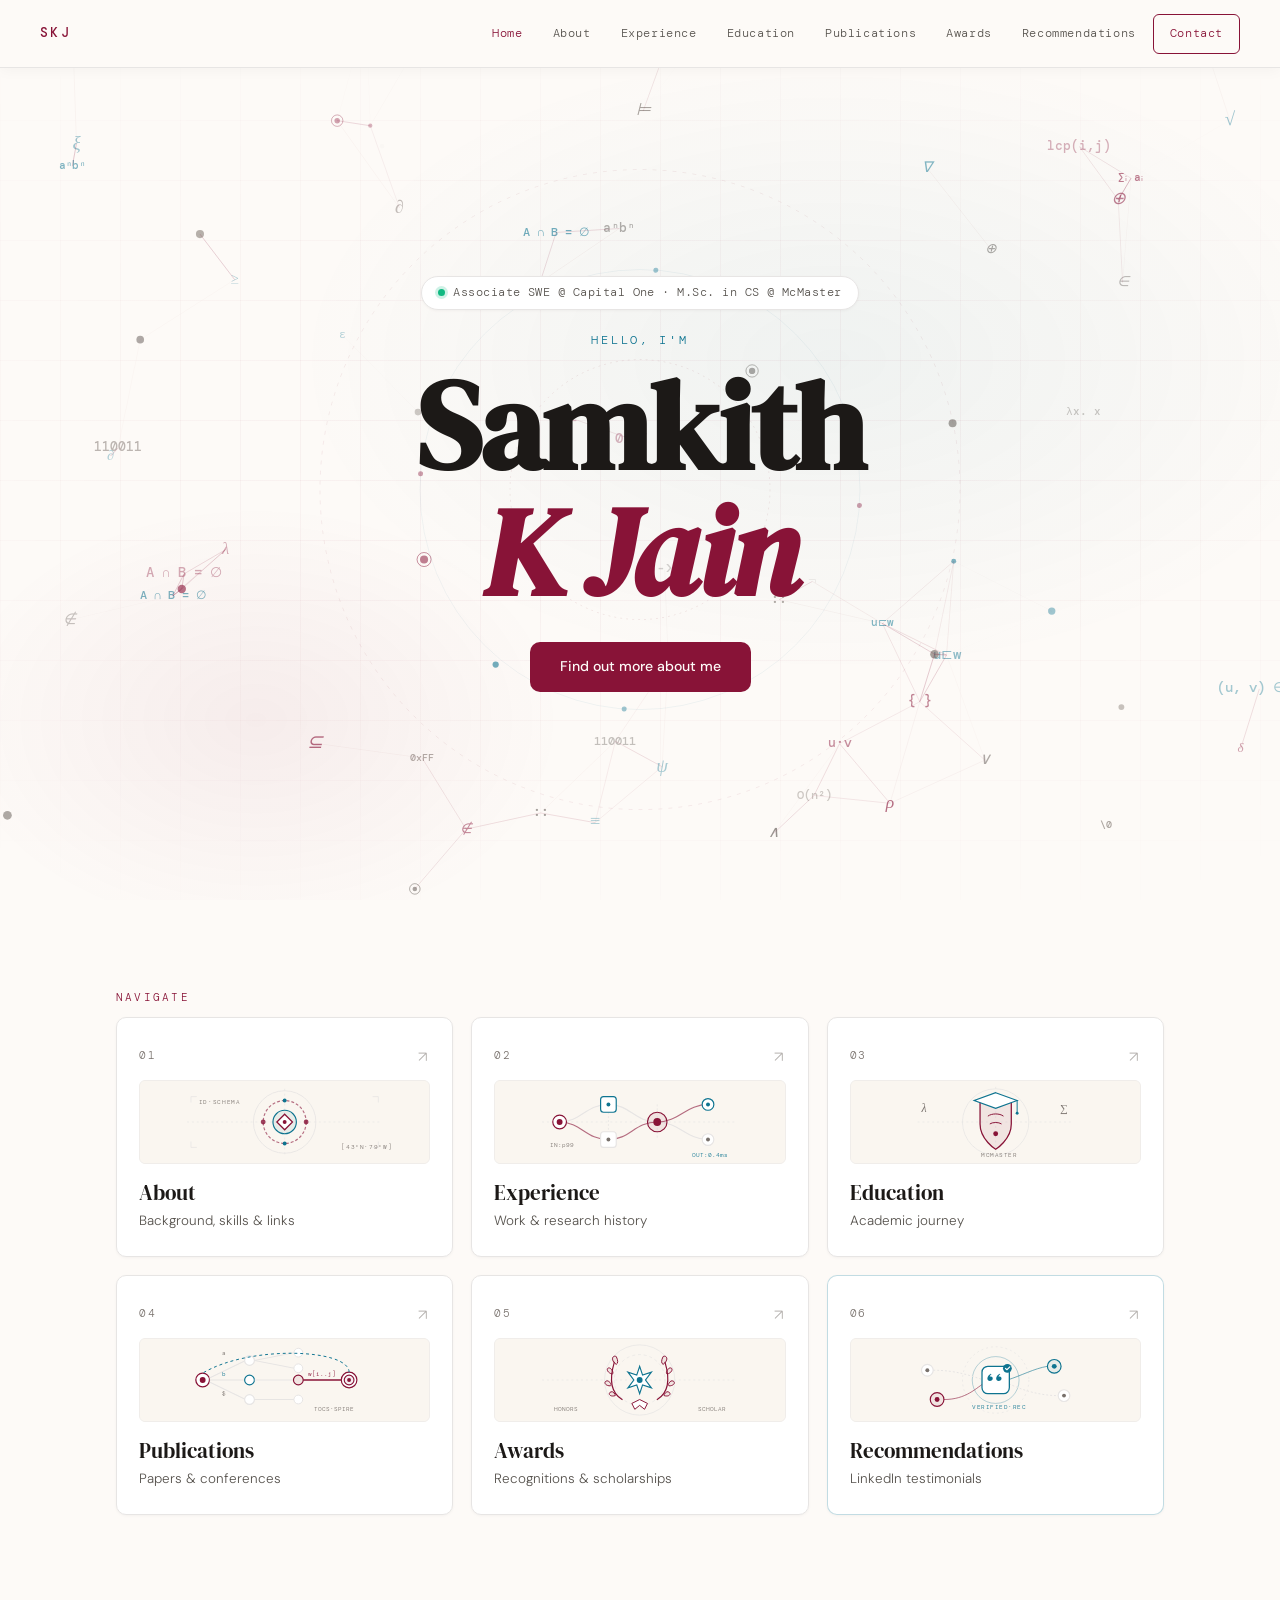
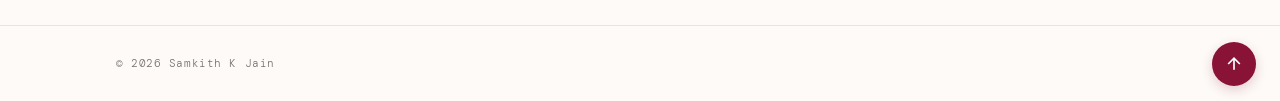
==== commit 067d66d6: "refactor: update shared script reference to v4 across all pages" ====
--- a/index.html
+++ b/index.html
@@ -350,8 +350,8 @@
       </div>
     </div>
   </footer>
-  <script src="js/shared.js"></script>
-  <script src="js/math-bg.js"></script>
+  <script src="js/shared-v4.js"></script>
+  <script src="js/math-bg.js?v=2"></script>
   <script>
     const scrollHint = document.querySelector(".scroll-wrapper");
     if (scrollHint) {
--- a/css/style.css
+++ b/css/style.css
@@ -927,11 +927,9 @@
 @keyframes fadeInPage {
   from {
     opacity: 0;
-    transform: translateY(8px);
   }
   to {
     opacity: 1;
-    transform: translateY(0);
   }
 }
 
--- a/css/home.css
+++ b/css/home.css
@@ -383,6 +383,19 @@
     padding: calc(var(--nav-h) + 12px) 16px 50px;
   }
 
+  .hero-eyebrow {
+    font-size: 0.72rem;
+    letter-spacing: 0.16em;
+    margin-bottom: 10px;
+  }
+
+  .hero-scroll-hint {
+    font-size: 0.58rem;
+    letter-spacing: 0.22em;
+  }
+}
+
+@media (max-width: 640px) {
   .hero-status {
     border-radius: var(--radius-lg);
     padding: 10px 16px;
@@ -405,17 +418,6 @@
     flex-direction: column;
     gap: 3px;
   }
-
-  .hero-eyebrow {
-    font-size: 0.72rem;
-    letter-spacing: 0.16em;
-    margin-bottom: 10px;
-  }
-
-  .hero-scroll-hint {
-    font-size: 0.58rem;
-    letter-spacing: 0.22em;
-  }
 }
 
 @media (max-height: 580px) {
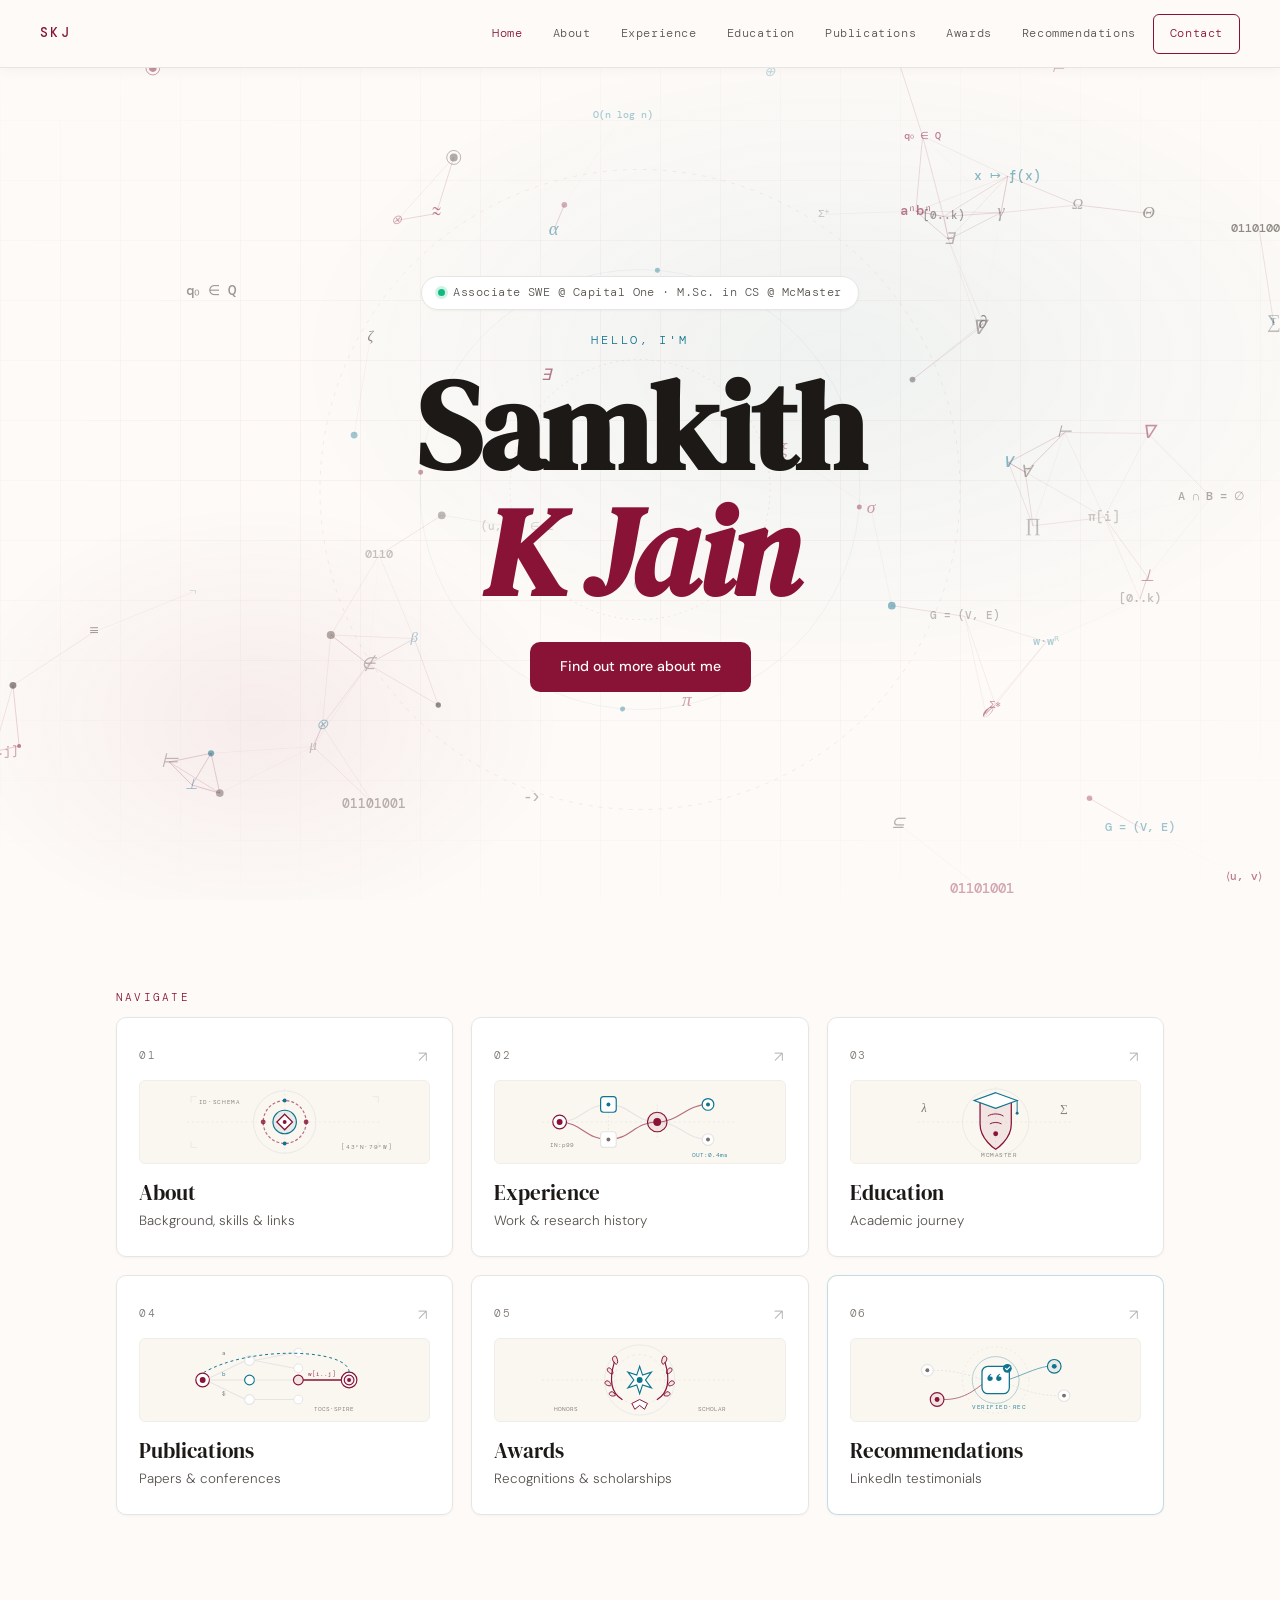
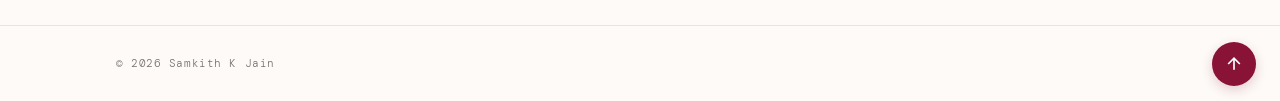
==== commit a2b6160d: "refactor: optimize portfolio assets, seo, and ui components" ====
--- a/index.html
+++ b/index.html
@@ -16,11 +16,20 @@
     property="og:description" />
   <meta content="Samkith K Jain" property="og:site_name" />
   <meta content="website" property="og:type" />
+  <meta content="https://samkithkjain.github.io/" property="og:url" />
+  <meta content="https://samkithkjain.github.io/assets/images/profile.jpeg" property="og:image" />
   <meta content="summary" name="twitter:card" />
   <meta content="Samkith K Jain" name="twitter:title" />
   <meta
     content="Software engineer and computer science researcher working across algorithms, distributed systems, and AI."
     name="twitter:description" />
+  <meta content="https://samkithkjain.github.io/assets/images/profile.jpeg" name="twitter:image" />
+  <link href="https://samkithkjain.github.io/" rel="canonical" />
+  <link href="https://fonts.googleapis.com" rel="preconnect" />
+  <link crossorigin href="https://fonts.gstatic.com" rel="preconnect" />
+  <link
+    href="https://fonts.googleapis.com/css2?family=DM+Serif+Display:ital@0;1&family=DM+Mono:wght@300;400;500&family=DM+Sans:ital,opsz,wght@0,9..40,300;0,9..40,400;0,9..40,500;1,9..40,300&display=swap"
+    rel="stylesheet" />
   <link href="css/style.css" rel="stylesheet" />
   <link href="css/home.css" rel="stylesheet" />
   <link href="assets/favicon.svg" rel="icon" type="image/svg+xml" />
@@ -29,20 +38,20 @@
   <meta content="yes" name="mobile-web-app-capable" />
   <meta content="yes" name="apple-mobile-web-app-capable" />
   <meta content="Samkith K Jain" name="apple-mobile-web-app-title" />
-  <meta content="https://samkithkjain.github.io/images/og-image.png" property="og:image" />
   <script type="application/ld+json">
-                {
-                  "@context": "https://schema.org",
-                  "@type": "Person",
-                  "name": "Samkith K Jain",
-                  "url": "https://samkithkjain.github.io",
-                  "jobTitle": "Software Engineer",
-                  "sameAs": [
-                    "https://www.linkedin.com/in/samkith-jain/",
-                    "https://github.com/samkithkjain"
-                  ]
-                }
-                </script>
+  {
+    "@context": "https://schema.org",
+    "@type": "Person",
+    "name": "Samkith K Jain",
+    "url": "https://samkithkjain.github.io",
+    "jobTitle": "Software Engineer",
+    "sameAs": [
+      "https://www.linkedin.com/in/samkithkjain",
+      "https://github.com/samkithkjain",
+      "https://orcid.org/0009-0008-5300-6875"
+    ]
+  }
+  </script>
 </head>
 
 <body class="home-page">
@@ -62,7 +71,7 @@
       <li><a href="pages/recommendations.html">Recommendations</a></li>
       <li><a class="nav-cta" href="pages/contact.html">Contact</a></li>
     </ul>
-    <button aria-controls="nav-links" aria-expanded="false" aria-label="Menu" class="hamburger" id="hamburger">
+    <button aria-controls="nav-links" aria-expanded="false" aria-label="Open menu" class="hamburger" id="hamburger">
       <span></span><span></span><span></span>
     </button>
   </nav>
--- a/css/style.css
+++ b/css/style.css
@@ -2,8 +2,6 @@
    Samkith K JAIN — SHARED STYLESHEET
    Theme: Editorial Light · DM type family
    ========================================= */
-
-@import url('https://fonts.googleapis.com/css2?family=DM+Serif+Display:ital@0;1&family=DM+Mono:wght@300;400;500&family=DM+Sans:ital,opsz,wght@0,9..40,300;0,9..40,400;0,9..40,500;1,9..40,300&display=swap');
 
 :root {
   --bg: #fdfaf7;
@@ -448,6 +446,16 @@
   line-height: 1.7;
 }
 
+.card-description code {
+  font-family: var(--font-mono);
+  font-size: .78rem;
+  color: var(--accent);
+  background: var(--bg-2);
+  border: 1px solid var(--border);
+  padding: 1px 6px;
+  border-radius: 4px;
+}
+
 .card-tags {
   display: flex;
   flex-wrap: wrap;
@@ -567,8 +575,8 @@
 
 .pub-item {
   display: grid;
-  grid-template-columns: 44px 1fr;
-  gap: 22px;
+  grid-template-columns: 44px 42px 1fr;
+  gap: 18px;
   padding: 22px 26px;
   border: 1px solid var(--border);
   /* visible border on load */
@@ -579,6 +587,39 @@
   transform: translateY(20px);
 }
 
+.pub-brand {
+  width: 42px;
+  height: 42px;
+  display: flex;
+  align-items: center;
+  justify-content: center;
+  background: var(--accent-soft);
+  border: 1px solid rgba(178, 58, 58, .3);
+  border-radius: var(--radius-sm);
+  color: var(--accent);
+}
+
+.pub-brand img {
+  width: 100%;
+  height: 100%;
+  object-fit: contain;
+}
+
+.pub-brand.springer {
+  background: #111c2a;
+  border-color: rgba(17, 28, 42, 0.2);
+}
+
+.pub-brand.springer img {
+  padding: 4px;
+}
+
+.pub-brand img.ni-logo {
+  background: transparent;
+  border-radius: 4px;
+  padding: 0;
+}
+
 .pub-item.visible {
   opacity: 1;
   transform: translateY(0);
@@ -627,7 +668,9 @@
   border: 1px solid rgba(178, 58, 58, .25);
 }
 
-.pub-type-badge.workshop {
+.pub-type-badge.workshop,
+.pub-type-badge.thesis,
+.pub-type-badge.technical {
   background: rgba(143, 61, 61, .1);
   color: var(--accent-2);
   border: 1px solid rgba(143, 61, 61, .25);
@@ -653,33 +696,6 @@
   font-size: .72rem;
   color: var(--text-dim);
   margin-bottom: 12px;
-}
-
-.pub-schematic {
-  width: 100%;
-  max-width: 540px;
-  height: 64px;
-  background: var(--surface-2);
-  border: 1px solid var(--border-light);
-  border-radius: var(--radius-sm);
-  display: flex;
-  align-items: center;
-  justify-content: center;
-  margin: 12px 0 14px;
-  overflow: hidden;
-  position: relative;
-  transition: border-color 0.25s, background 0.25s;
-}
-
-.pub-item:hover .pub-schematic {
-  border-color: rgba(136, 19, 55, 0.25);
-  background: #ffffff;
-}
-
-.pub-schematic svg {
-  width: 100%;
-  height: 100%;
-  display: block;
 }
 
 .pub-links {
@@ -823,22 +839,6 @@
   letter-spacing: .05em;
 }
 
-.footer-nav {
-  display: flex;
-  gap: 20px;
-}
-
-.footer-nav a {
-  font-family: var(--font-mono);
-  font-size: .7rem;
-  color: var(--text-dim);
-  transition: color .2s;
-}
-
-.footer-nav a:hover {
-  color: var(--text-muted);
-}
-
 /* =================== BUTTONS =================== */
 .btn-primary {
   background: var(--accent);
@@ -928,6 +928,7 @@
   from {
     opacity: 0;
   }
+
   to {
     opacity: 1;
   }
@@ -1040,12 +1041,6 @@
     text-align: center;
     gap: 12px;
   }
-
-  .footer-nav {
-    flex-wrap: wrap;
-    justify-content: center;
-    gap: 16px;
-  }
 }
 
 @keyframes navSlideDown {
@@ -1053,6 +1048,7 @@
     opacity: 0;
     transform: translateY(-8px);
   }
+
   to {
     opacity: 1;
     transform: translateY(0);
@@ -1269,6 +1265,10 @@
   z-index: 10;
 }
 
+.back-to-top.hidden {
+  display: none;
+}
+
 .back-to-top:hover {
   background: var(--accent-2);
   transform: translateY(-50%) scale(1.05);
@@ -1278,4 +1278,17 @@
 .back-to-top svg {
   width: 20px;
   height: 20px;
+}
+
+@media (max-width: 480px) {
+  .back-to-top {
+    right: 16px;
+    width: 38px;
+    height: 38px;
+  }
+
+  .back-to-top svg {
+    width: 18px;
+    height: 18px;
+  }
 }
